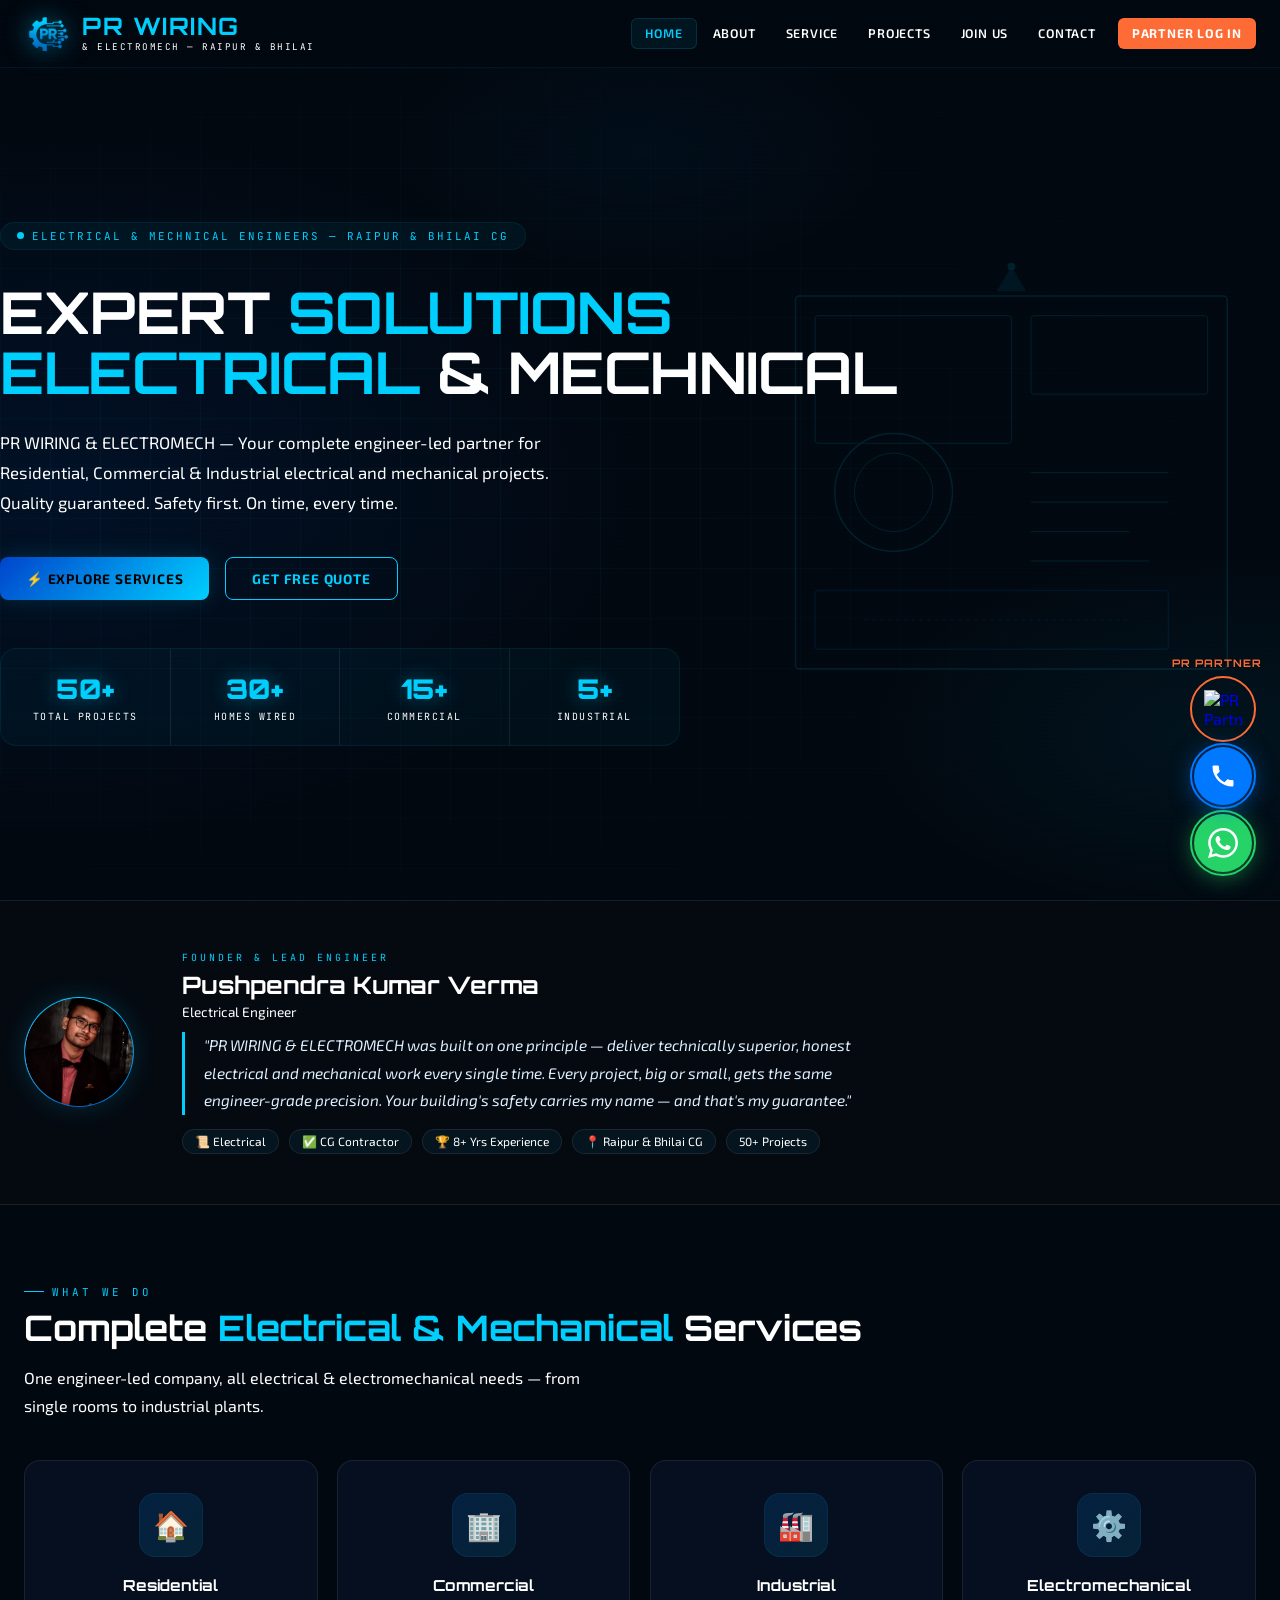
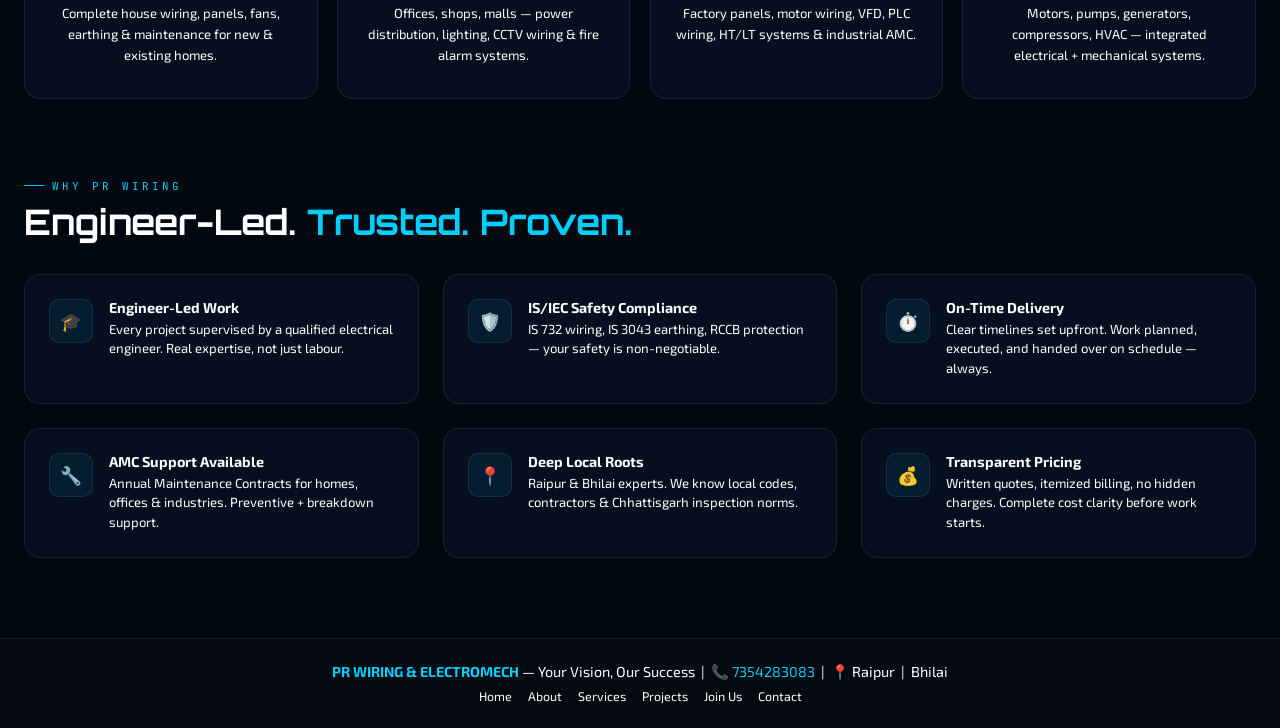
==== index.html @ ce9008cf "Update index.html Signed-off-by: PUSHPENDRA KUMAR VERMA <pushpendraverma753@gmail.com>" ====
<!DOCTYPE html>
<html lang="en">
<head>
<meta charset="UTF-8">
<meta name="viewport" content="width=device-width, initial-scale=1.0">
<title>PR WIRING & ELECTROMECH | Raipur | Bhilai | Electrical & Mechanical Services</title>
<meta name="description" content="PR WIRING & ELECTROMECH - Expert Electrical & Mechanical Services in Raipur, Bhilai, Durg. Residential, Commercial, Industrial. Call 7354283083">
<link href="https://fonts.googleapis.com/css2?family=Orbitron:wght@400;700;900&family=Exo+2:ital,wght@0,300;0,400;0,500;0,600;0,700;0,900;1,400&family=JetBrains+Mono:wght@400;700&display=swap" rel="stylesheet">
<style>
/* ═══════════════════════════════════════════════ DESIGN TOKENS */
:root{
  --E:#00cefc; --D:#0066CC; --B:#000000;
  --bg:#020810; --bg2:#050a11; --bg3:#071424;
  --card:#060f1f; --card2:#081628;
  --brd:rgba(0, 208, 255, 0.082); --brd2:rgba(255, 255, 255, 0.08);
  --txt:#ddeeff; --muted:#ffffff; --dim:#ffffff;
  --glow:0 0 24px rgba(0, 208, 255, 0.158);
  --glow2:0 0 50px rgba(0, 208, 255, 0.103);
  --f1:'Exo 2',sans-serif; --f2:'Orbitron',sans-serif; --f3:'JetBrains Mono',monospace;
  --r:10px; --r2:16px;
  --header:68px;
}
*{margin:0;padding:0;box-sizing:border-box;-webkit-tap-highlight-color:transparent}
html{scroll-behavior:smooth}
body{background:var(--bg);color:var(--txt);font-family:var(--f1);overflow-x:hidden;min-height:100vh}

/* SCANLINE TEXTURE */
body::after{content:'';position:fixed;inset:0;background:repeating-linear-gradient(0deg,transparent,transparent 3px,rgba(0,207,255,0.01) 3px,rgba(0,207,255,0.01) 4px);pointer-events:none;z-index:9998}

/* ═══════════════════ HEADER */
header{position:fixed;top:0;left:0;right:0;height:var(--header);z-index:9000;
  background:rgba(2,8,16,0.97);border-bottom:1px solid var(--brd);
  backdrop-filter:blur(20px);-webkit-backdrop-filter:blur(20px)}
.hdr{display:flex;align-items:center;justify-content:space-between;height:100%;max-width:1280px;margin:0 auto;padding:0 1.5rem}
.brand{display:flex;align-items:center;gap:12px;text-decoration:none;cursor:pointer}
.brand-bolt{width:40px;height:40px;background:linear-gradient(135deg,#0088ff,#00CFFF);
  border-radius:8px;display:flex;align-items:center;justify-content:center;
  font-family:var(--f2);font-weight:900;font-size:18px;color:#000;
  box-shadow:var(--glow);flex-shrink:0;position:relative;overflow:hidden}
.brand-bolt::after{content:'';position:absolute;inset:0;background:linear-gradient(135deg,transparent 40%,rgba(255,255,255,0.2) 50%,transparent 60%);animation:sheen 3s ease infinite}
@keyframes sheen{0%,100%{transform:translateX(-100%)}50%{transform:translateX(100%)}}
.brand-name{font-family:var(--f2);font-size:1.5rem;font-weight:700;color:var(--E);letter-spacing:1.5px;line-height:1}
.brand-sub{font-family:var(--f3);font-size:0.58rem;color:var(--muted);letter-spacing:1.5px;margin-top:3px;display:block}
.nav{display:flex;align-items:center;gap:2px}
.nav a{padding:7px 13px;font-family:var(--f1);font-weight:600;font-size:0.78rem;letter-spacing:0.8px;
  text-transform:uppercase;color:var(--muted);text-decoration:none;border-radius:6px;
  border:1px solid transparent;transition:all 0.22s;cursor:pointer}
.nav a:hover,.nav a.on{color:var(--E);background:rgba(0,207,255,0.07);border-color:rgba(0,207,255,0.15)}
.nav .nav-partner{background:#ff6b35;color:#fff!important;font-weight:700;margin-left:6px;border-color:transparent!important}
.nav .nav-partner:hover{opacity:0.9;transform:translateY(-1px)}
.ham{display:none;flex-direction:column;gap:5px;cursor:pointer;padding:6px;border:1px solid var(--brd);border-radius:6px}
.ham span{width:22px;height:1.5px;background:var(--E);border-radius:2px;transition:0.3s}
.mob-nav{display:none;position:fixed;top:var(--header);left:0;right:0;background:rgba(2,8,16,0.99);
  border-bottom:1px solid var(--brd);flex-direction:column;z-index:8999;padding:0.5rem}
.mob-nav a{display:block;padding:13px 1.5rem;color:var(--muted);font-family:var(--f1);
  font-weight:600;font-size:0.85rem;letter-spacing:0.8px;text-transform:uppercase;
  text-decoration:none;border-bottom:1px solid var(--brd2);cursor:pointer}
.mob-nav a:hover{color:var(--E)}
.mob-nav.open{display:flex}

/* WHATSAPP STICKY */
.wa{position:fixed;bottom:28px;right:28px;z-index:9997;width:58px;height:58px;
  border-radius:50%;background:#25D366;display:flex;align-items:center;justify-content:center;
  text-decoration:none;box-shadow:0 4px 24px rgba(37,211,102,0.55);transition:transform 0.2s}
.wa:hover{transform:scale(1.1)}
.wa svg{width:30px;height:30px;fill:#fff}
.wa-pulse{position:absolute;inset:-4px;border-radius:50%;border:2px solid #25D366;
  animation:wap 2s ease-out infinite}
@keyframes wap{0%{opacity:0.9;transform:scale(1)}100%{opacity:0;transform:scale(1.7)}}

/* CALL STICKY */
 .call-btn {
  position: fixed;
  bottom: 95px; /* Yeh WhatsApp button ke theek upar aayega */
  right: 28px;
  z-index: 9997;
  width: 58px;
  height: 58px;
  border-radius: 50%;
  background: #0078ff; 
  display: flex;
  align-items: center;
  justify-content: center;
  text-decoration: none;
  box-shadow: 0 4px 24px rgba(0, 120, 255, 0.55);
  transition: transform 0.2s;
}

.call-btn:hover {
  transform: scale(1.1);
}

.call-btn svg {
  width: 28px;
  height: 28px;
  fill: #fff;
}

.call-pulse {
  position: absolute;
  inset: -4px;
  border-radius: 50%;
  border: 2px solid #0078ff;
  animation: callp 2s ease-out infinite;
}

@keyframes callp {
  0% { opacity: 0.9; transform: scale(1); }
  100% { opacity: 0; transform: scale(1.7); }
}

/* PR PARTNER APP DOWNLOAD BUTTON */
.app-download-btn {
  position: fixed;
  bottom: 162px; /* Upar call button ke */
  right: 28px;
  z-index: 9997;
  width: 58px;
  height: 58px;
  border-radius: 50%;
  background: transparent;
  display: flex;
  align-items: center;
  justify-content: center;
  text-decoration: none;
  box-shadow: none;
  transition: transform 0.2s;
}

.app-download-btn:hover {
  transform: scale(1.1);
}

.app-download-btn img {
  width: 38px;
  height: 38px;
  object-fit: contain;
}

.app-download-pulse {
  position: absolute;
  inset: -4px;
  border-radius: 50%;
  border: 2px solid #ff6b35;
  animation: appp 2s ease-out infinite;
}

@keyframes appp {
  0% { opacity: 0.9; transform: scale(1); }
  100% { opacity: 0; transform: scale(1.7); }
}

.app-download-label {
  position: fixed;
  bottom: 230px;
  right: 18px;
  z-index: 9997;
  font-family: var(--f2);
  font-size: 0.65rem;
  font-weight: 700;
  color: #ff6b35;
  letter-spacing: 1px;
  text-align: center;
  white-space: nowrap;
  pointer-events: none;
}

/* TOAST */
.toast{position:fixed;top:82px;right:20px;z-index:9996;
  background:var(--card2);border:1px solid var(--E);border-radius:var(--r);
  padding:11px 20px;font-family:var(--f1);font-size:0.88rem;color:var(--E);
  box-shadow:var(--glow);opacity:0;transform:translateX(20px);
  transition:all 0.3s;pointer-events:none;max-width:320px}
.toast.show{opacity:1;transform:translateX(0)}

/* ═══════════════════ PAGE SYSTEM */
.page{display:none;padding-top:var(--header);min-height:100vh}
.page.on{display:block}
.wrap{max-width:1280px;margin:0 auto;padding:0 1.5rem}

/* SECTIONS */
.sec{padding:80px 0}
.sec-sm{padding:50px 0}
.tag{font-family:var(--f3);font-size:0.68rem;letter-spacing:3px;color:var(--E);
  text-transform:uppercase;margin-bottom:10px;display:flex;align-items:center;gap:8px}
.tag::before{content:'';width:20px;height:1px;background:var(--E)}
h1.ttl{font-family:var(--f2);font-size:clamp(1.9rem,4.5vw,3.6rem);font-weight:9000;
  color:#fff;line-height:1.05;letter-spacing:-0.5px}
h2.ttl{font-family:var(--f2);font-size:clamp(1.4rem,3vw,2.2rem);font-weight:700;color:#fff;line-height:1.1}
.accent{color:var(--E)}
.sub{color:var(--muted);font-size:1rem;line-height:1.75;max-width:580px;margin-top:1rem}
.divhr{height:1px;background:linear-gradient(90deg,transparent,var(--E),transparent);
  opacity:0.25;margin:60px 0}

/* GRIDS */
.g2{display:grid;grid-template-columns:1fr 1fr;gap:2rem}
.g3{display:grid;grid-template-columns:repeat(3,1fr);gap:1.5rem}
.g4{display:grid;grid-template-columns:repeat(4,1fr);gap:1.2rem}
.g2a{display:grid;grid-template-columns:1.1fr 0.9fr;gap:3rem;align-items:start}

/* CARD BASE */
.card{background:var(--card);border:1px solid var(--brd2);border-radius:var(--r2);padding:1.5rem;transition:all 0.28s}
.card:hover{border-color:var(--brd);box-shadow:var(--glow2)}
.card-el{border:1px solid var(--brd);box-shadow:var(--glow)}

/* BUTTONS */
.btn{display:inline-flex;align-items:center;gap:8px;padding:12px 26px;border-radius:8px;
  font-family:var(--f1);font-weight:700;font-size:0.85rem;letter-spacing:0.8px;
  text-transform:uppercase;cursor:pointer;border:none;text-decoration:none;transition:all 0.25s}
.btn-p{background:linear-gradient(135deg,#0044cc,#00CFFF);color:#000;box-shadow:var(--glow)}
.btn-p:hover{transform:translateY(-2px);box-shadow:0 8px 32px rgba(0,207,255,0.5)}
.btn-o{background:transparent;color:var(--E);border:1.5px solid var(--E)}
.btn-o:hover{background:rgba(0,207,255,0.08)}
.btn-g{background:rgba(0,207,255,0.06);color:var(--E);border:1px solid var(--brd)}
.btn-g:hover{background:rgba(0,207,255,0.12);border-color:var(--E)}

/* BADGE/PILL */
.badge{display:inline-block;padding:3px 10px;border-radius:20px;font-family:var(--f3);
  font-size:0.65rem;letter-spacing:1.5px;text-transform:uppercase;font-weight:700}
.badge-e{background:rgba(0,207,255,0.12);color:var(--E);border:1px solid rgba(0,207,255,0.25)}
.badge-g{background:rgba(0,210,100,0.12);color:#00d264;border:1px solid rgba(0,210,100,0.25)}
.badge-w{background:rgba(255,180,0,0.12);color:#ffb400;border:1px solid rgba(255,180,0,0.25)}

/* ═══════════════════ HERO */
.hero{min-height:calc(100vh - var(--header));display:flex;align-items:center;
  position:relative;overflow:hidden}
.hero-bg{position:absolute;inset:0;
  background:radial-gradient(ellipse 70% 65% at 5% 50%,rgba(0,80,200,0.12) 0%,transparent 65%),
  radial-gradient(ellipse 50% 40% at 95% 80%,rgba(0,207,255,0.06) 0%,transparent 55%),
  radial-gradient(ellipse 40% 30% at 50% 10%,rgba(0,150,255,0.04) 0%,transparent 50%)}
.hero-grid{position:absolute;inset:0;
  background-image:linear-gradient(rgba(0,207,255,0.04) 1px,transparent 1px),
  linear-gradient(90deg,rgba(0,207,255,0.04) 1px,transparent 1px);
  background-size:50px 50px;mask-image:radial-gradient(ellipse 80% 80% at 30% 50%,#000 30%,transparent 80%)}
.hero-content{position:relative;z-index:2;width:100%;padding:3rem 0}
.hero-live{display:inline-flex;align-items:center;gap:8px;padding:6px 16px;
  border:1px solid var(--brd);border-radius:20px;margin-bottom:2rem;
  font-family:var(--f3);font-size:0.68rem;color:var(--E);letter-spacing:2px;background:rgba(0,207,255,0.05)}
.hero-dot{width:7px;height:7px;border-radius:50%;background:var(--E);animation:pulse 1.6s infinite}
@keyframes pulse{0%,100%{opacity:1;box-shadow:0 0 0 0 rgba(0,207,255,0.6)}50%{opacity:0.7;box-shadow:0 0 0 6px rgba(0,207,255,0)}}
.hero-desc{font-size:1.05rem;color:var(--muted);line-height:1.8;margin:1.5rem 0 2.5rem;max-width:550px}
.hero-btns{display:flex;gap:1rem;flex-wrap:wrap;margin-bottom:3rem}
.stats-bar{display:grid;grid-template-columns:repeat(4,1fr);gap:0;
  background:rgba(0,207,255,0.04);border:1px solid var(--brd);border-radius:var(--r2);
  overflow:hidden;max-width:680px}
.stat{padding:1.4rem;border-right:1px solid var(--brd2);text-align:center}
.stat:last-child{border-right:none}
.stat-n{font-family:var(--f2);font-size:1.7rem;font-weight:900;color:var(--E);
  text-shadow:0 0 20px rgba(0,207,255,0.4);display:block}
.stat-l{font-family:var(--f3);font-size:0.62rem;color:var(--muted);letter-spacing:1.5px;margin-top:4px;display:block}

/* HERO VISUAL */
.hero-visual{position:absolute;right:-2%;top:50%;transform:translateY(-50%);
  width:46%;pointer-events:none;z-index:1}
.hv-svg{width:100%;opacity:0.12}

/* FOUNDER BAND */
.founder-band{background:var(--bg2);border-top:1px solid var(--brd2);border-bottom:1px solid var(--brd2);padding:50px 0}
.founder-inner{display:flex;align-items:center;gap:3rem}
.founder-avi{width:110px;height:110px;border-radius:50%;flex-shrink:0;
  background:conic-gradient(from 180deg,#0066CC,#00CFFF,#0066CC);
  padding:3px;box-shadow:var(--glow)}
.founder-avi-inner{width:100%;height:100%;border-radius:50%;background:var(--bg2);
  display:flex;align-items:center;justify-content:center;font-size:2.6rem}
.founder-lbl{font-family:var(--f3);font-size:0.62rem;color:var(--E);letter-spacing:3px;margin-bottom:6px}
.founder-nm{font-family:var(--f2);font-size:1.5rem;font-weight:700;color:#fff}
.founder-rl{color:var(--muted);font-size:0.85rem;margin:3px 0 12px}
.founder-q{font-size:0.96rem;color:var(--txt);line-height:1.8;
  border-left:3px solid var(--E);padding-left:1.2rem;font-style:italic;max-width:680px}
.creds{display:flex;gap:10px;flex-wrap:wrap;margin-top:14px}
.cred{padding:4px 12px;background:rgba(0,207,255,0.06);border:1px solid var(--brd2);
  border-radius:20px;font-size:0.75rem;color:var(--muted)}

/* SERVICE PREVIEW CARDS */
.svc-prev{text-align:center;padding:2rem 1.5rem;cursor:pointer}
.svc-prev .ico{width:64px;height:64px;border-radius:16px;margin:0 auto 1.2rem;
  display:flex;align-items:center;justify-content:center;font-size:1.8rem;
  background:linear-gradient(135deg,rgba(0,102,204,0.2),rgba(0,207,255,0.1));
  border:1px solid var(--brd)}
.svc-prev h3{font-family:var(--f2);font-size:0.95rem;color:#fff;margin-bottom:8px}
.svc-prev p{font-size:0.82rem;color:var(--muted);line-height:1.6}

/* WHY US */
.why-item{display:flex;gap:1rem;align-items:flex-start}
.why-ico{width:44px;height:44px;border-radius:10px;flex-shrink:0;
  background:rgba(0,207,255,0.08);border:1px solid var(--brd2);
  display:flex;align-items:center;justify-content:center;font-size:1.1rem}
.why-item h4{font-family:var(--f1);font-weight:700;color:#fff;font-size:0.9rem;margin-bottom:4px}
.why-item p{font-size:0.82rem;color:var(--muted);line-height:1.5}

/* ═══════════════════ ABOUT */
.about-hero-sec{background:linear-gradient(180deg,rgba(0,80,200,0.08) 0%,transparent 100%);padding:70px 0 40px}
.tl-wrap{padding-left:2rem;border-left:2px solid linear-gradient(180deg,var(--E),transparent);
  position:relative}
.tl-wrap::before{content:'';position:absolute;left:0;top:0;bottom:0;width:2px;
  background:linear-gradient(180deg,var(--E) 0%,rgba(0,207,255,0.1) 100%)}
.tl-item{position:relative;padding-left:2rem;margin-bottom:2rem}
.tl-item::before{content:'';position:absolute;left:-2rem;top:7px;width:10px;height:10px;
  border-radius:50%;background:var(--E);box-shadow:0 0 12px rgba(0,207,255,0.6);margin-left:-4px}
.tl-yr{font-family:var(--f3);font-size:0.7rem;color:var(--E);margin-bottom:3px;letter-spacing:1px}
.tl-ttl{font-family:var(--f1);font-weight:700;color:#fff;font-size:0.95rem}
.tl-d{font-size:0.83rem;color:var(--muted);margin-top:4px;line-height:1.5}
.team-card{text-align:center;padding:2rem 1.2rem}
.team-av{width:70px;height:70px;border-radius:50%;margin:0 auto 1rem;
  background:linear-gradient(135deg,var(--D),var(--E));
  display:flex;align-items:center;justify-content:center;font-size:1.8rem}
.team-role{font-family:var(--f3);font-size:0.62rem;color:var(--E);letter-spacing:2px;margin-bottom:5px}
.team-nm{font-family:var(--f1);font-weight:700;color:#fff;font-size:0.95rem}
.team-d{font-size:0.8rem;color:var(--muted);margin-top:5px;line-height:1.4}
.val-chip{display:inline-flex;align-items:center;gap:5px;padding:7px 14px;
  border:1px solid var(--brd2);border-radius:20px;font-size:0.82rem;color:var(--txt);
  background:var(--card);margin:3px;transition:0.2s}
.val-chip:hover{border-color:var(--E);color:var(--E)}
.msg-card{background:var(--card);border:1px solid var(--E);border-radius:var(--r2);
  padding:1.8rem;box-shadow:var(--glow2)}

/* ═══════════════════ SERVICE */
.svc-tabs{display:flex;gap:0.5rem;flex-wrap:wrap;margin-bottom:2.5rem}
.st{padding:10px 20px;border-radius:8px;background:var(--card);border:1px solid var(--brd2);
  color:var(--muted);font-family:var(--f1);font-weight:600;letter-spacing:0.8px;
  cursor:pointer;transition:0.2s;font-size:0.82rem;text-transform:uppercase}
.st.on,.st:hover{background:rgba(0,207,255,0.1);border-color:var(--E);color:var(--E)}
.svc-pane{display:none}.svc-pane.on{display:block}
.svc-item-grid{display:grid;grid-template-columns:repeat(2,1fr);gap:1rem;margin-bottom:2rem}
.svc-item{display:flex;gap:14px;align-items:flex-start;background:var(--card);
  border:1px solid var(--brd2);border-radius:var(--r);padding:1.1rem 1.3rem;transition:0.25s}
.svc-item:hover{border-color:var(--brd)}
.svc-item .ico{font-size:1.5rem;width:40px;text-align:center;flex-shrink:0;margin-top:2px}
.svc-item h4{font-family:var(--f1);font-weight:700;color:#fff;font-size:0.9rem}
.svc-item p{font-size:0.78rem;color:var(--muted);margin-top:2px;line-height:1.45}
.price-g{display:grid;grid-template-columns:repeat(4,1fr);gap:1.2rem;margin-top:2.5rem}
.price-card{background:var(--card);border:1px solid var(--brd2);border-radius:var(--r2);
  padding:1.8rem 1.4rem;text-align:center;position:relative;transition:0.3s}
.price-card:hover{border-color:var(--brd);transform:translateY(-3px)}
.price-card.feat{border-color:var(--E);box-shadow:var(--glow2)}
.pc-pop{position:absolute;top:-13px;left:50%;transform:translateX(-50%);
  background:linear-gradient(135deg,#0044aa,#00CFFF);color:#000;
  padding:4px 16px;border-radius:12px;font-family:var(--f3);font-size:0.62rem;
  font-weight:700;letter-spacing:1px;white-space:nowrap}
.pc-plan{font-family:var(--f3);font-size:0.65rem;color:var(--E);letter-spacing:2px;margin-bottom:10px}
.pc-range{font-family:var(--f2);font-size:1.5rem;font-weight:700;color:#fff}
.pc-note{font-size:0.75rem;color:var(--muted);margin:4px 0 1.2rem}
.pc-ft{list-style:none;text-align:left;margin-bottom:1.5rem}
.pc-ft li{font-size:0.79rem;color:var(--muted);padding:4px 0;
  display:flex;align-items:flex-start;gap:6px;line-height:1.4}
.pc-ft li::before{content:'✓';color:var(--E);font-weight:700;flex-shrink:0;margin-top:1px}

/* ═══════════════════ PROJECTS */
.filter-row{display:flex;gap:8px;flex-wrap:wrap;margin-bottom:2rem}
.fb{padding:7px 18px;border-radius:20px;background:var(--card);
  border:1px solid var(--brd2);color:var(--muted);font-family:var(--f1);
  font-weight:600;cursor:pointer;transition:0.2s;font-size:0.82rem;text-transform:uppercase;letter-spacing:0.5px}
.fb.on,.fb:hover{background:rgba(0,207,255,0.1);border-color:var(--E);color:var(--E)}
.proj-g{display:grid;grid-template-columns:repeat(3,1fr);gap:1.5rem}
.proj-card{background:var(--card);border:1px solid var(--brd2);border-radius:var(--r2);
  overflow:hidden;cursor:pointer;transition:all 0.3s}
.proj-card:hover{border-color:var(--E);transform:translateY(-4px);box-shadow:var(--glow2)}
.proj-img{height:175px;background:linear-gradient(135deg,var(--bg3),rgba(0,80,180,0.25));
  display:flex;align-items:center;justify-content:center;font-size:3rem;position:relative;overflow:hidden}
.proj-img::before{content:'';position:absolute;inset:0;background:repeating-linear-gradient(45deg,transparent,transparent 10px,rgba(0,207,255,0.03) 10px,rgba(0,207,255,0.03) 11px)}
.proj-type{position:absolute;top:10px;right:10px}
.proj-done{position:absolute;bottom:10px;left:10px}
.proj-body{padding:1.2rem}
.proj-ttl{font-family:var(--f1);font-weight:700;color:#fff;font-size:0.92rem;margin-bottom:6px}
.proj-meta{display:flex;gap:12px;font-size:0.75rem;color:var(--muted);margin-bottom:8px}
.proj-desc{font-size:0.8rem;color:var(--muted);line-height:1.5}

/* REVIEWS */
.rev-top{display:flex;align-items:center;gap:1.5rem;padding:1.5rem 2rem;
  background:var(--card);border:1px solid var(--brd2);border-radius:var(--r2);margin-bottom:2rem}
.rev-num{font-family:var(--f2);font-size:3.5rem;font-weight:900;color:#fff}
.rev-stars{font-size:1.5rem;margin-bottom:3px}
.rev-count{font-size:0.82rem;color:var(--muted)}
.rev-card{background:var(--card);border:1px solid var(--brd2);border-radius:var(--r2);padding:1.4rem;transition:0.25s}
.rev-card:hover{border-color:var(--brd)}
.rev-stars-sm{color:#FFB800;font-size:0.9rem;margin-bottom:10px}
.rev-txt{font-size:0.84rem;color:var(--txt);line-height:1.65;font-style:italic;margin-bottom:1rem}
.rev-user{display:flex;align-items:center;gap:10px}
.rev-av{width:38px;height:38px;border-radius:50%;background:linear-gradient(135deg,var(--D),var(--E));
  display:flex;align-items:center;justify-content:center;font-weight:700;font-size:0.85rem;color:#000;flex-shrink:0}
.rev-name{font-family:var(--f1);font-weight:700;color:#fff;font-size:0.85rem}
.rev-loc{font-size:0.73rem;color:var(--muted)}

/* GOOGLE MAP */
.map-wrap{background:var(--card);border:1px solid var(--brd);border-radius:var(--r2);overflow:hidden;margin-top:2rem;box-shadow:var(--glow2)}
.map-hdr{display:flex;align-items:center;gap:14px;padding:1.3rem 1.5rem;border-bottom:1px solid var(--brd2)}
.map-hdr-ico{font-size:1.8rem}
.map-hdr h3{font-family:var(--f2);font-weight:700;color:#fff;font-size:1rem}
.map-hdr p{font-size:0.8rem;color:var(--muted);margin-top:2px}
.map-iframe{width:100%;height:380px;border:none;display:block}
.map-foot{display:grid;grid-template-columns:repeat(3,1fr);gap:0;border-top:1px solid var(--brd2)}
.map-ft-item{padding:1rem;text-align:center;border-right:1px solid var(--brd2)}
.map-ft-item:last-child{border-right:none}
.map-ft-item strong{display:block;font-family:var(--f2);font-size:0.85rem;color:var(--E)}
.map-ft-item span{font-size:0.75rem;color:var(--muted);margin-top:2px;display:block}

/* ═══════════════════ JOIN US */
.pos-g{display:grid;grid-template-columns:repeat(2,1fr);gap:1.5rem}
.pos-card{background:var(--card);border:1px solid var(--brd2);border-radius:var(--r2);padding:1.5rem;transition:0.25s}
.pos-card:hover{border-color:var(--E)}
.pos-typ{font-family:var(--f3);font-size:0.62rem;color:var(--E);letter-spacing:2px;margin-bottom:5px}
.pos-ttl{font-family:var(--f2);font-weight:700;color:#fff;font-size:1rem;margin-bottom:10px}
.pos-tags{display:flex;gap:5px;flex-wrap:wrap;margin-bottom:10px}
.pos-tag{padding:3px 10px;background:rgba(0,207,255,0.07);border:1px solid rgba(0,207,255,0.18);
  border-radius:12px;font-size:0.7rem;color:var(--E)}
.pos-d{font-size:0.83rem;color:var(--muted);line-height:1.55}
.steps-row{display:flex;gap:0;overflow-x:auto;margin:2rem 0;padding-bottom:0.5rem}
.step{flex:1;min-width:120px;text-align:center;position:relative;padding:0 0.5rem}
.step:not(:last-child)::after{content:'→';position:absolute;right:-8px;top:20px;
  color:var(--E);font-size:1.1rem}
.step-n{width:44px;height:44px;border-radius:50%;border:2px solid var(--E);
  background:rgba(0,207,255,0.08);display:flex;align-items:center;justify-content:center;
  font-family:var(--f3);color:var(--E);font-weight:700;margin:0 auto 8px;font-size:0.9rem}
.step-ttl{font-family:var(--f1);font-weight:700;color:#fff;font-size:0.83rem}
.step-d{font-size:0.72rem;color:var(--muted);margin-top:3px}
.ben-g{display:grid;grid-template-columns:repeat(3,1fr);gap:1rem;margin-bottom:3rem}
.ben{display:flex;gap:12px;align-items:flex-start;background:var(--card);
  border:1px solid var(--brd2);border-radius:var(--r);padding:1.1rem;transition:0.25s}
.ben:hover{border-color:var(--brd)}
.ben-ico{font-size:1.4rem;flex-shrink:0}
.ben h4{font-family:var(--f1);font-weight:700;color:#fff;font-size:0.85rem}
.ben p{font-size:0.78rem;color:var(--muted);margin-top:3px;line-height:1.45}

/* FORMS */
.fg{margin-bottom:1.2rem}
.fg.half{flex:1;min-width:180px}
.frow{display:flex;gap:1rem;flex-wrap:wrap}
label{display:block;font-family:var(--f3);font-size:0.65rem;color:var(--muted);
  letter-spacing:2px;text-transform:uppercase;margin-bottom:6px}
input,select,textarea{width:100%;background:rgba(0,207,255,0.04);border:1px solid var(--brd2);
  border-radius:8px;padding:11px 14px;color:var(--txt);font-family:var(--f1);
  font-size:0.9rem;outline:none;transition:0.22s;-webkit-appearance:none;appearance:none}
input:focus,select:focus,textarea:focus{border-color:var(--E);background:rgba(0,207,255,0.07);
  box-shadow:0 0 0 3px rgba(0,207,255,0.1)}
select option{background:var(--bg2)}
textarea{resize:vertical;min-height:90px}
.form-box{background:var(--card);border:1px solid var(--brd2);border-radius:var(--r2);padding:2rem}

/* ═══════════════════ CONTACT */
.ci-g{display:grid;grid-template-columns:repeat(4,1fr);gap:1rem;margin-bottom:3rem}
.ci{background:var(--card);border:1px solid var(--brd2);border-radius:var(--r2);
  padding:1.5rem;text-align:center;transition:0.25s}
.ci:hover{border-color:var(--E);transform:translateY(-2px)}
.ci-ico{font-size:2.2rem;margin-bottom:10px}
.ci-lbl{font-family:var(--f3);font-size:0.62rem;color:var(--E);letter-spacing:2px;margin-bottom:5px}
.ci-val{font-family:var(--f2);font-size:0.9rem;color:#fff;font-weight:700}
.ci-sub{font-size:0.75rem;color:var(--muted);margin-top:3px}
.faq-item{border-bottom:1px solid var(--brd2);padding:1.1rem 0;cursor:pointer}
.faq-q{font-family:var(--f1);font-weight:600;color:#fff;display:flex;justify-content:space-between;align-items:center;gap:1rem;font-size:0.9rem}
.faq-tog{font-size:1.2rem;color:var(--E);flex-shrink:0;transition:0.2s}
.faq-a{font-size:0.83rem;color:var(--muted);line-height:1.65;margin-top:10px;display:none}
.faq-item.open .faq-a{display:block}
.faq-item.open .faq-q{color:var(--E)}
.faq-item.open .faq-tog{transform:rotate(45deg)}
.areas{display:flex;flex-wrap:wrap;gap:6px;margin-top:10px}
.area{padding:5px 13px;background:var(--card);border:1px solid var(--brd2);
  border-radius:20px;font-size:0.78rem;color:var(--txt)}

/* ═══════════════════ DASHBOARD */
.dash-wrap{min-height:calc(100vh - var(--header));display:grid;grid-template-columns:240px 1fr}
.dash-side{background:var(--bg2);border-right:1px solid var(--brd2);padding:1.5rem 0;
  display:flex;flex-direction:column}
.dash-logo{padding:0 1.5rem 1.5rem;border-bottom:1px solid var(--brd2)}
.dash-lname{font-family:var(--f2);color:var(--E);font-size:0.85rem;font-weight:700}
.dash-lsub{font-family:var(--f3);font-size:0.6rem;color:var(--muted);margin-top:2px}
.dash-nav{margin-top:1rem;flex:1}
.dash-nav a{display:flex;align-items:center;gap:10px;padding:10px 1.5rem;
  color:var(--muted);text-decoration:none;font-family:var(--f1);font-weight:600;
  font-size:0.82rem;text-transform:uppercase;letter-spacing:0.5px;transition:0.2s;cursor:pointer}
.dash-nav a:hover,.dash-nav a.on{color:var(--E);background:rgba(0,207,255,0.06);
  border-right:2px solid var(--E)}
.dash-main{padding:2rem;overflow-y:auto}
.dash-hdr{margin-bottom:2rem}
.dash-hdr h2{font-family:var(--f2);font-size:1.5rem;font-weight:700;color:#fff}
.dash-hdr p{color:var(--muted);font-size:0.85rem;margin-top:4px}
.kpi-g{display:grid;grid-template-columns:repeat(4,1fr);gap:1rem;margin-bottom:2rem}
.kpi{background:var(--card);border:1px solid var(--brd2);border-radius:var(--r2);padding:1.4rem;transition:0.25s}
.kpi:hover{border-color:var(--brd)}
.kpi-n{font-family:var(--f3);font-size:1.8rem;color:var(--E);font-weight:700;display:block}
.kpi-l{font-size:0.76rem;color:var(--muted);margin-top:5px}
.kpi-ch{font-size:0.72rem;color:#00d264;margin-top:3px}
.tbl-box{background:var(--card);border:1px solid var(--brd2);border-radius:var(--r2);overflow:hidden}
.tbl-hdr{padding:1rem 1.5rem;border-bottom:1px solid var(--brd2);
  display:flex;justify-content:space-between;align-items:center}
.tbl-hdr h3{font-family:var(--f2);font-size:0.9rem;color:#fff;font-weight:700}
table{width:100%;border-collapse:collapse}
th{padding:10px 14px;font-family:var(--f3);font-size:0.62rem;color:var(--E);
  letter-spacing:1.5px;background:rgba(0,207,255,0.04);border-bottom:1px solid var(--brd2);text-align:left}
td{padding:11px 14px;font-size:0.82rem;color:var(--muted);border-bottom:1px solid rgba(0,207,255,0.04)}
tr:last-child td{border-bottom:none}
tr:hover td{background:rgba(0,207,255,0.02);color:var(--txt)}
.sp{padding:3px 10px;border-radius:12px;font-family:var(--f3);font-size:0.62rem;font-weight:700;letter-spacing:0.5px}
.sp-d{background:rgba(0,210,100,0.12);color:#00d264;border:1px solid rgba(0,210,100,0.25)}
.sp-p{background:rgba(0,207,255,0.12);color:var(--E);border:1px solid rgba(0,207,255,0.25)}
.sp-w{background:rgba(255,180,0,0.12);color:#ffb400;border:1px solid rgba(255,180,0,0.25)}
.act-btns{display:flex;gap:5px}
.act-btn{padding:4px 12px;border-radius:5px;font-size:0.72rem;font-family:var(--f1);
  font-weight:700;cursor:pointer;border:none;transition:0.2s;letter-spacing:0.3px}
.act-acc{background:rgba(0,210,100,0.15);color:#00d264;border:1px solid rgba(0,210,100,0.3)}
.act-rej{background:rgba(255,60,60,0.15);color:#ff4444;border:1px solid rgba(255,60,60,0.3)}
.act-st{background:rgba(0,207,255,0.15);color:var(--E);border:1px solid rgba(0,207,255,0.3)}

/* ═══════════════════ FOOTER */
footer{background:var(--bg2);border-top:1px solid var(--brd2);padding:1.5rem 2rem;text-align:center}
.ft-main{font-family:var(--f1);font-size:0.9rem;color:var(--muted)}
.ft-main strong{color:var(--E)}
.ft-links{display:flex;justify-content:center;gap:1rem;margin-top:8px;flex-wrap:wrap}
.ft-links a{font-size:0.78rem;color:var(--dim);text-decoration:none;cursor:pointer}
.ft-links a:hover{color:var(--E)}

/* MODAL */
.modal{display:none;position:fixed;inset:0;background:rgba(0,0,0,0.85);
  z-index:9500;align-items:center;justify-content:center;padding:1rem;backdrop-filter:blur(4px)}
.modal.open{display:flex}
.modal-box{background:var(--card2);border:1px solid var(--brd);border-radius:var(--r2);
  width:100%;max-width:660px;max-height:88vh;overflow-y:auto;box-shadow:var(--glow)}
.modal-hdr{padding:1.3rem 1.5rem;border-bottom:1px solid var(--brd2);
  display:flex;justify-content:space-between;align-items:center;position:sticky;top:0;background:var(--card2)}
.modal-hdr h3{font-family:var(--f2);color:#fff;font-size:1rem;font-weight:700}
.modal-cl{background:transparent;border:1px solid var(--brd2);color:var(--muted);
  width:32px;height:32px;border-radius:6px;cursor:pointer;font-size:1rem;transition:0.2s}
.modal-cl:hover{border-color:var(--E);color:var(--E)}
.modal-body{padding:1.5rem}

/* RESPONSIVE */
@media(max-width:1100px){.g4,.price-g{grid-template-columns:repeat(2,1fr)}.kpi-g{grid-template-columns:repeat(2,1fr)}}
@media(max-width:900px){
  .nav{display:none}.ham{display:flex}
  .proj-g{grid-template-columns:repeat(2,1fr)}.g3{grid-template-columns:1fr 1fr}
  .hero-visual{display:none}
  .ci-g{grid-template-columns:repeat(2,1fr)}
  .g2a,.g2{grid-template-columns:1fr}
  .dash-wrap{grid-template-columns:1fr}.dash-side{display:none}
  .pos-g,.ben-g{grid-template-columns:1fr}
  .founder-inner{flex-direction:column}
  .stats-bar{grid-template-columns:repeat(2,1fr)}
  .stat:nth-child(2){border-right:none}.stat:nth-child(3){border-top:1px solid var(--brd2)}
  .svc-item-grid{grid-template-columns:1fr}
}
@media(max-width:600px){
  .proj-g{grid-template-columns:1fr}.g3{grid-template-columns:1fr}
  .price-g,.g4,.kpi-g{grid-template-columns:1fr}
  .ci-g{grid-template-columns:1fr 1fr}
  h1.ttl{font-size:1.8rem}
  .steps-row{flex-wrap:wrap}.step:not(:last-child)::after{display:none}
  .stats-bar{grid-template-columns:repeat(2,1fr)}
  .map-foot{grid-template-columns:1fr}.map-ft-item{border-right:none;border-bottom:1px solid var(--brd2)}
  .map-ft-item:last-child{border-bottom:none}
}
</style>
</head>
<body>

<!-- PR PARTNER APP DOWNLOAD -->
<a href="https://drive.google.com/file/d/1mgedqsurFxE0Xyyzqfod-yeLpQv9r1Jh/view?usp=drivesdk" class="app-download-btn" target="_blank" aria-label="PR Partner App Download" title="Download PR Partner App">
  <div class="app-download-pulse"></div>
  <img src="file:///C:/Users/pushp/OneDrive/Desktop/logo2.png" alt="PR Partner App Logo">
</a>
<div class="app-download-label">PR PARTNER</div>

<!-- WHATSAPP -->
<a href="https://wa.me/917354283083?text=Hi%20PR%20Wiring%2C%20I%20need%20electrical%20services" class="wa" target="_blank" aria-label="WhatsApp">
  <div class="wa-pulse"></div>
  <svg viewBox="0 0 24 24"><path d="M17.472 14.382c-.297-.149-1.758-.867-2.03-.967-.273-.099-.471-.148-.67.15-.197.297-.767.966-.94 1.164-.173.199-.347.223-.644.075-.297-.15-1.255-.463-2.39-1.475-.883-.788-1.48-1.761-1.653-2.059-.173-.297-.018-.458.13-.606.134-.133.298-.347.446-.52.149-.174.198-.298.298-.497.099-.198.05-.371-.025-.52-.075-.149-.669-1.612-.916-2.207-.242-.579-.487-.5-.669-.51-.173-.008-.371-.01-.57-.01-.198 0-.52.074-.792.372-.272.297-1.04 1.016-1.04 2.479 0 1.462 1.065 2.875 1.213 3.074.149.198 2.096 3.2 5.077 4.487.709.306 1.262.489 1.694.625.712.227 1.36.195 1.871.118.571-.085 1.758-.719 2.006-1.413.248-.694.248-1.289.173-1.413-.074-.124-.272-.198-.57-.347m-5.421 7.403h-.004a9.87 9.87 0 01-5.031-1.378l-.361-.214-3.741.982.998-3.648-.235-.374a9.86 9.86 0 01-1.51-5.26c.001-5.45 4.436-9.884 9.888-9.884 2.64 0 5.122 1.03 6.988 2.898a9.825 9.825 0 012.893 6.994c-.003 5.45-4.437 9.884-9.885 9.884m8.413-18.297A11.815 11.815 0 0012.05 0C5.495 0 .16 5.335.157 11.892c0 2.096.547 4.142 1.588 5.945L.057 24l6.305-1.654a11.882 11.882 0 005.683 1.448h.005c6.554 0 11.89-5.335 11.893-11.893a11.821 11.821 0 00-3.48-8.413z"/></svg>
</a>

<!-- CALL -->
  <a href="tel:+917354283083" class="call-btn">
  <div class="call-pulse"></div>
  <svg viewBox="0 0 24 24">
    <path d="M6.62,10.79C8.06,13.62 10.38,15.94 13.21,17.38L15.41,15.18C15.69,14.9 16.08,14.82 16.43,14.93C17.55,15.3 18.75,15.5 20,15.5A1,1 0 0,1 21,16.5V20A1,1 0 0,1 20,21A17,17 0 0,1 3,4A1,1 0 0,1 4,3H7.5A1,1 0 0,1 8.5,4C8.5,5.25 8.7,6.45 9.07,7.57C9.18,7.92 9.1,8.31 8.82,8.59L6.62,10.79Z" />
  </svg>
</a>
<!-- TOAST -->
<div class="toast" id="toast"></div>

<!-- ═══════════ HEADER ═══════════ -->
<header>
  <div class="hdr">
    <div class="brand" onclick="go('home')">
      <img src="[data-uri]" alt="PR Wiring Logo" style="width:46px;height:46px;object-fit:contain;filter:drop-shadow(0 0 12px rgba(0,207,255,0.6));border-radius:6px;">
      <div>
        <div class="brand-name">PR WIRING</div>
        <span class="brand-sub">& ELECTROMECH — RAIPUR & BHILAI</span>
      </div>
    </div>
    <nav class="nav">
      <a onclick="go('home')" id="n-home" class="on">Home</a>
      <a onclick="go('about')" id="n-about">About</a>
      <a onclick="go('service')" id="n-service">Service</a>
      <a onclick="go('projects')" id="n-projects">Projects</a>
      <a onclick="go('joinus')" id="n-joinus">Join Us</a>
      <a onclick="go('contact')" id="n-contact">Contact</a>
      <a href="https://app.prwiring.in" class="nav-partner" target="_blank" rel="noopener">Partner Log In</a>
    </nav>
    <div class="ham" onclick="toggleMob()" aria-label="Menu">
      <span></span><span></span><span></span>
    </div>
  </div>
</header>
<div class="mob-nav" id="mobNav">
  <a onclick="go('home');toggleMob()">Home</a>
  <a onclick="go('about');toggleMob()">About</a>
  <a onclick="go('service');toggleMob()">Service</a>
  <a onclick="go('projects');toggleMob()">Projects</a>
  <a onclick="go('joinus');toggleMob()">Join Us</a>
  <a onclick="go('contact');toggleMob()">Contact</a>
  <a href="https://app.prwiring.in" target="_blank" rel="noopener" onclick="toggleMob()">Partner Log In</a>
</div>

<!-- ════════════════════════════════════════════ HOME ════════ -->
<div class="page on" id="p-home">
  <!-- HERO -->
  <section class="hero">
    <div class="hero-bg"></div>
    <div class="hero-grid"></div>
    <div class="hero-visual">
      <svg class="hv-svg" viewBox="0 0 600 500" fill="none" xmlns="http://www.w3.org/2000/svg">
        <rect x="80" y="60" width="440" height="380" rx="4" stroke="#00CFFF" stroke-width="1.5"/>
        <rect x="100" y="80" width="200" height="130" rx="3" stroke="#00CFFF" stroke-width="1"/>
        <rect x="320" y="80" width="180" height="80" rx="3" stroke="#00CFFF" stroke-width="1"/>
        <circle cx="180" cy="260" r="60" stroke="#00CFFF" stroke-width="1.5"/>
        <circle cx="180" cy="260" r="40" stroke="#00CFFF" stroke-width="1"/>
        <line x1="320" y1="240" x2="460" y2="240" stroke="#00CFFF" stroke-width="1"/>
        <line x1="320" y1="270" x2="460" y2="270" stroke="#00CFFF" stroke-width="1"/>
        <line x1="320" y1="300" x2="420" y2="300" stroke="#00CFFF" stroke-width="1"/>
        <line x1="320" y1="330" x2="440" y2="330" stroke="#00CFFF" stroke-width="1"/>
        <rect x="100" y="360" width="360" height="60" rx="3" stroke="#0066CC" stroke-width="1.5"/>
        <line x1="150" y1="390" x2="420" y2="390" stroke="#0066CC" stroke-width="1" stroke-dasharray="4,4"/>
        <path d="M300 30 L315 55 L285 55 Z" fill="#00CFFF" opacity="0.6"/>
        <circle cx="300" cy="30" r="4" fill="#00CFFF"/>
      </svg>
    </div>
    <div class="wrap hero-content">
      <div class="hero-live"><div class="hero-dot"></div>ELECTRICAL & MECHNICAL ENGINEERS — RAIPUR & BHILAI CG</div>
      <h1 class="ttl">EXPERT <span class="accent">SOLUTIONS</span><br><span class="accent">ELECTRICAL</span> & MECHNICAL</h1>
      <p class="hero-desc">PR WIRING & ELECTROMECH — Your complete engineer-led partner for Residential, Commercial & Industrial electrical and mechanical projects. Quality guaranteed. Safety first. On time, every time.</p>
      <div class="hero-btns">
        <button class="btn btn-p" onclick="go('service')">⚡ Explore Services</button>
        <button class="btn btn-o" onclick="go('contact')"> Get Free Quote</button>
      </div>
      <div class="stats-bar">
        <div class="stat"><span class="stat-n" data-t="50">0</span><span class="stat-l">TOTAL PROJECTS</span></div>
        <div class="stat"><span class="stat-n" data-t="30">0</span><span class="stat-l">HOMES WIRED</span></div>
        <div class="stat"><span class="stat-n" data-t="15">0</span><span class="stat-l">COMMERCIAL</span></div>
        <div class="stat"><span class="stat-n" data-t="5">0</span><span class="stat-l">INDUSTRIAL</span></div>
      </div>
    </div>
  </section>

  <!-- FOUNDER -->
  <div class="founder-band">
    <div class="wrap">
      <div class="founder-inner">
        <div class="founder-avi"><div class="founder-avi-inner"><img src="founder.png"></div></div>
        <div style="flex:1">
          <div class="founder-lbl">FOUNDER & LEAD ENGINEER</div>
          <div class="founder-nm">Pushpendra Kumar Verma</div>
          <div class="founder-rl">Electrical Engineer</div>
          <div class="founder-q">"PR WIRING & ELECTROMECH was built on one principle — deliver technically superior, honest electrical and mechanical work every single time. Every project, big or small, gets the same engineer-grade precision. Your building's safety carries my name — and that's my guarantee."</div>
          <div class="creds">
            <span class="cred">📜 Electrical</span>
            <span class="cred">✅ CG Contractor</span>
            <span class="cred">🏆 8+ Yrs Experience</span>
            <span class="cred">📍 Raipur & Bhilai CG</span>
            <span class="cred">50+ Projects</span>
          </div>
        </div>
      </div>
    </div>
  </div>

  <!-- SERVICES PREVIEW -->
  <section class="sec">
    <div class="wrap">
      <div class="tag">What We Do</div>
      <h2 class="ttl">Complete <span class="accent">Electrical & Mechanical</span> Services</h2>
      <p class="sub">One engineer-led company, all electrical & electromechanical needs — from single rooms to industrial plants.</p>
      <div class="g4" style="margin-top:2.5rem">
        <div class="card svc-prev" onclick="go('service')">
          <div class="ico">🏠</div>
          <h3>Residential</h3>
          <p>Complete house wiring, panels, fans, earthing & maintenance for new & existing homes.</p>
        </div>
        <div class="card svc-prev" onclick="go('service')">
          <div class="ico">🏢</div>
          <h3>Commercial</h3>
          <p>Offices, shops, malls — power distribution, lighting, CCTV wiring & fire alarm systems.</p>
        </div>
        <div class="card svc-prev" onclick="go('service')">
          <div class="ico">🏭</div>
          <h3>Industrial</h3>
          <p>Factory panels, motor wiring, VFD, PLC wiring, HT/LT systems & industrial AMC.</p>
        </div>
        <div class="card svc-prev" onclick="go('service')">
          <div class="ico">⚙️</div>
          <h3>Electromechanical</h3>
          <p>Motors, pumps, generators, compressors, HVAC — integrated electrical + mechanical systems.</p>
        </div>
      </div>
    </div>
  </section>

  <!-- WHY CHOOSE US -->
  <section class="sec" style="padding-top:0">
    <div class="wrap">
      <div class="tag">Why PR Wiring</div>
      <h2 class="ttl">Engineer-Led. <span class="accent">Trusted. Proven.</span></h2>
      <div class="g3" style="margin-top:2rem">
        <div class="card why-item" style="gap:1rem;padding:1.5rem">
          <div class="why-ico">🎓</div>
          <div><h4>Engineer-Led Work</h4><p>Every project supervised by a qualified electrical engineer. Real expertise, not just labour.</p></div>
        </div>
        <div class="card why-item" style="gap:1rem;padding:1.5rem">
          <div class="why-ico">🛡️</div>
          <div><h4>IS/IEC Safety Compliance</h4><p>IS 732 wiring, IS 3043 earthing, RCCB protection — your safety is non-negotiable.</p></div>
        </div>
        <div class="card why-item" style="gap:1rem;padding:1.5rem">
          <div class="why-ico">⏱️</div>
          <div><h4>On-Time Delivery</h4><p>Clear timelines set upfront. Work planned, executed, and handed over on schedule — always.</p></div>
        </div>
        <div class="card why-item" style="gap:1rem;padding:1.5rem">
          <div class="why-ico">🔧</div>
          <div><h4>AMC Support Available</h4><p>Annual Maintenance Contracts for homes, offices & industries. Preventive + breakdown support.</p></div>
        </div>
        <div class="card why-item" style="gap:1rem;padding:1.5rem">
          <div class="why-ico">📍</div>
          <div><h4>Deep Local Roots</h4><p>Raipur & Bhilai experts. We know local codes, contractors & Chhattisgarh inspection norms.</p></div>
        </div>
        <div class="card why-item" style="gap:1rem;padding:1.5rem">
          <div class="why-ico">💰</div>
          <div><h4>Transparent Pricing</h4><p>Written quotes, itemized billing, no hidden charges. Complete cost clarity before work starts.</p></div>
        </div>
      </div>
    </div>
  </section>

  <footer>
    <div class="ft-main"><strong>PR WIRING & ELECTROMECH</strong> — Your Vision, Our Success &nbsp;|&nbsp; 📞 <a href="tel:7354283083" style="color:var(--E);text-decoration:none">7354283083</a> &nbsp;|&nbsp; 📍 Raipur &nbsp;|&nbsp; Bhilai</div>
    <div class="ft-links">
      <a onclick="go('home')">Home</a><a onclick="go('about')">About</a><a onclick="go('service')">Services</a>
      <a onclick="go('projects')">Projects</a><a onclick="go('joinus')">Join Us</a><a onclick="go('contact')">Contact</a>
    </div>
  </footer>
</div>

<!-- ════════════════════════════════════════════ ABOUT ════════ -->
<div class="page" id="p-about">
  <div class="about-hero-sec">
    <div class="wrap">
      <div class="tag">Our Story</div>
      <h1 class="ttl">Built on <span class="accent">Engineering Excellence</span><br>& Local Trust</h1>
      <p class="sub">From a 2-person team in Raipur to a full-scale Electromechanical service company — PR WIRING & ELECTROMECH has grown through hard work, technical precision, and trust of 500+ clients across Chhattisgarh.</p>
    </div>
  </div>

  <section class="sec">
    <div class="wrap">
      <div class="g2a">
        <div>
          <div class="tag">Journey</div>
          <h2 class="ttl" style="font-size:1.8rem;margin-bottom:2rem">Company <span class="accent">Timeline</span></h2>
          <div class="tl-wrap">
            <div class="tl-item"><div class="tl-yr">2017</div><div class="tl-ttl">Founded in Bhilai</div><div class="tl-d">Started as residential wiring service with 2 electricians and a vision for quality-first work.</div></div>
            <div class="tl-item"><div class="tl-yr">2018</div><div class="tl-ttl">Commercial Expansion</div><div class="tl-d">Moved into commercial projects — offices, shops, factories across Raipur & Bhilai.</div></div>
            <div class="tl-item"><div class="tl-yr">2019</div><div class="tl-ttl">Industrial Projects Begin</div><div class="tl-d">Secured first industrial contracts at SIDC Urla — HT/LT panels and motor wiring.</div></div>
            <div class="tl-item"><div class="tl-yr">2020</div><div class="tl-ttl">Electromechanical Division</div><div class="tl-d">Launched Electromech wing — motors, pumps, compressors, integrated systems.</div></div>
            <div class="tl-item"><div class="tl-yr">2023</div><div class="tl-ttl">50+ Projects Milestone</div><div class="tl-d">Crossed 50 completed projects. Expanded to 20+ certified technicians and engineers.</div></div>
            <div class="tl-item"><div class="tl-yr">2025–26</div><div class="tl-ttl">Digital & Growth Phase</div><div class="tl-d">Launched digital service platform, online booking, and employee management system.</div></div>
          </div>
        </div>
        <div>
          <div class="tag">Founder's Message</div>
          <div class="msg-card">
            <div style="display:flex;align-items:center;gap:1rem;margin-bottom:1.2rem">
              <div <img src="founder.png"></div>
              <div>
                <div style="font-family:var(--f2);font-weight:700;color:#fff;font-size:1.1rem">PUSHPENDRA KUMAR VERMA</div>
                <div style="font-family:var(--f3);font-size:0.65rem;color:var(--E);letter-spacing:2px;margin-top:3px">FOUNDER & LEAD ENGINEER</div>
              </div>
            </div>
            <p style="font-size:0.9rem;color:var(--txt);line-height:1.8;font-style:italic;border-left:3px solid var(--E);padding-left:1rem">"When I started PR WIRING, there was a clear gap — people needed trustworthy, technically correct electrical work but were getting unqualified contractors. I built this company to change that. Every wire we lay, every panel we install, carries my name. That's our quality guarantee — the engineer himself ensures your safety."</p>
            <div class="creds" style="margin-top:1rem">
              <span class="cred">📜 Electrical Engineer</span>
              <span class="cred">✅ CG Contractor</span>
              <span class="cred">🏆 8+ Years</span>
            </div>
          </div>
          <div style="margin-top:1.5rem">
            <div class="card" style="margin-bottom:1rem">
              <h4 style="color:var(--E);font-family:var(--f1);font-weight:700;margin-bottom:6px">🎯 Vision</h4>
              <p style="font-size:0.85rem;color:var(--muted);line-height:1.65">To be Chhattisgarh's most trusted electrical & electromechanical service company — setting the standard for quality, safety & engineer-led excellence.</p>
            </div>
            <div class="card">
              <h4 style="color:var(--E);font-family:var(--f1);font-weight:700;margin-bottom:6px">🚀 Mission</h4>
              <p style="font-size:0.85rem;color:var(--muted);line-height:1.65">Deliver technically superior, safety-compliant electrical solutions with complete transparency, on-time delivery & lasting client relationships across Raipur, Bhilai and beyond.</p>
            </div>
          </div>
        </div>
      </div>
    </div>
  </section>

  <!-- TEAM -->
  <section class="sec" style="padding-top:0">
    <div class="wrap">
      <div class="tag">Our Team</div>
      <h2 class="ttl">The <span class="accent">People</span> Behind Every Project</h2>
      <div class="g4" style="margin-top:2rem">
        <div class="card team-card"><div class="team-av">🔧</div><div class="team-role">LEAD ENGINEER</div><div class="team-nm">Electrical Engineer</div><div class="team-d">Project design, load calculation, supervision & quality control of every job</div></div>
        <div class="card team-card"><div class="team-av">⚡</div><div class="team-role">FIELD SPECIALIST</div><div class="team-nm">Licensed Electrician</div><div class="team-d">IS-code compliant wiring, panel work, testing & commissioning on site</div></div>
        <div class="card team-card"><div class="team-av">⚙️</div><div class="team-role">MECH TECH</div><div class="team-nm">Mechanical Technician</div><div class="team-d">Motor, pump, compressor servicing & electromechanical integration</div></div>
        <div class="card team-card"><div class="team-av">💼</div><div class="team-role">COMMERCIAL</div><div class="team-nm">Commercial Expert</div><div class="team-d">Quotations, contracts, client relations & project coordination</div></div>
      </div>
    </div>
  </section>

  <!-- VALUES -->
  <section class="sec" style="padding-top:0">
    <div class="wrap">
      <div class="tag">Core Values</div>
      <h2 class="ttl" style="margin-bottom:1.5rem">What We <span class="accent">Stand For</span></h2>
      <div>
        <span class="val-chip">🛡️ Safety First</span><span class="val-chip">✅ Quality Work</span>
        <span class="val-chip">📋 Transparency</span><span class="val-chip">⏰ Punctuality</span>
        <span class="val-chip">🤝 Client Trust</span><span class="val-chip">📈 Growth Mindset</span>
        <span class="val-chip">🎓 Technical Excellence</span><span class="val-chip">🌍 Local Pride</span>
        <span class="val-chip">💡 Innovation</span><span class="val-chip">👷 Team Respect</span>
      </div>
    </div>
  </section>
  <footer>
    <div class="ft-main"><strong>PR WIRING & ELECTROMECH</strong> — Your Vision, Our Success &nbsp;|&nbsp; 📞 <a href="tel:7354283083" style="color:var(--E);text-decoration:none">7354283083</a> &nbsp;|&nbsp; 📍 Raipur | Bhilai</div>
  </footer>
</div>

<!-- ════════════════════════════════════════════ SERVICE ════════ -->
<div class="page" id="p-service">
  <section class="sec">
    <div class="wrap">
      <div class="tag">Services</div>
      <h1 class="ttl">Complete <span class="accent">Service Portfolio</span></h1>
      <p class="sub" style="margin-bottom:2.5rem">Select a category to explore detailed services, scope of work & pricing packages.</p>

      <div class="svc-tabs">
        <button class="st on" onclick="svcTab('res',this)">🏠 Residential</button>
        <button class="st" onclick="svcTab('com',this)">🏢 Commercial</button>
        <button class="st" onclick="svcTab('ind',this)">🏭 Industrial</button>
        <button class="st" onclick="svcTab('em',this)">⚙️ Electromechanical</button>
      </div>

      <div class="svc-pane on" id="sp-res">
        <div style="margin-bottom:1.5rem"><span class="badge badge-e">RESIDENTIAL</span> &nbsp; <span style="color:var(--muted);font-size:0.85rem">Complete home electrical solutions</span></div>
        <div class="svc-item-grid">
          <div class="svc-item"><div class="ico">🔌</div><div><h4>Complete House Wiring</h4><p>New construction & rewiring with IS 732 compliant installation, copper conductors</p></div></div>
          <div class="svc-item"><div class="ico">📦</div><div><h4>Distribution Panels & MCB</h4><p>Main DB, sub-DB with RCCB/MCB, ELCB protection for full safety</p></div></div>
          <div class="svc-item"><div class="ico">💡</div><div><h4>LED Lighting Installation</h4><p>Interior, exterior, decorative & energy-efficient LED fitting & design</p></div></div>
          <div class="svc-item"><div class="ico">🌀</div><div><h4>Fan & AC Points</h4><p>Ceiling fans, exhaust, dedicated 16A AC circuits with proper breakers</p></div></div>
          <div class="svc-item"><div class="ico">🌍</div><div><h4>Earthing & Grounding</h4><p>Pipe/plate earthing as per IS 3043 — mandatory safety for every home</p></div></div>
          <div class="svc-item"><div class="ico">🔥</div><div><h4>Geyser & Kitchen Wiring</h4><p>Dedicated circuits for geyser, induction, chimney, and all appliances</p></div></div>
          <div class="svc-item"><div class="ico">📡</div><div><h4>Smart Home Provision</h4><p>Automation-ready conduit, CAT6 cabling points for smart devices</p></div></div>
          <div class="svc-item"><div class="ico">🛠️</div><div><h4>Repair & Maintenance</h4><p>Fault finding, partial rewiring, MCB replacement, component repair</p></div></div>
        </div>
      </div>

      <div class="svc-pane" id="sp-com">
        <div style="margin-bottom:1.5rem"><span class="badge badge-e">COMMERCIAL</span> &nbsp; <span style="color:var(--muted);font-size:0.85rem">Professional business electrical systems</span></div>
        <div class="svc-item-grid">
          <div class="svc-item"><div class="ico">🏗️</div><div><h4>Commercial Building Wiring</h4><p>Complete power, lighting & control wiring for offices, malls & shops</p></div></div>
          <div class="svc-item"><div class="ico">⚡</div><div><h4>LT Panel Installation</h4><p>Power distribution boards, bus ducts, metering & MCCB protection</p></div></div>
          <div class="svc-item"><div class="ico">💡</div><div><h4>Commercial Lighting Design</h4><p>Lux-level calculation, energy-efficient LED commercial lighting systems</p></div></div>
          <div class="svc-item"><div class="ico">📹</div><div><h4>CCTV & Security Wiring</h4><p>Power & data cabling for cameras, access control, intercoms</p></div></div>
          <div class="svc-item"><div class="ico">🔥</div><div><h4>Fire Alarm Wiring</h4><p>Detector, alarm panel cabling per NBC fire safety norms</p></div></div>
          <div class="svc-item"><div class="ico">☀️</div><div><h4>Solar & DG Integration</h4><p>Solar panel wiring, DG synchronization, ATS changeover panels</p></div></div>
          <div class="svc-item"><div class="ico">📋</div><div><h4>Commercial AMC</h4><p>Annual maintenance for offices — preventive + priority breakdown</p></div></div>
          <div class="svc-item"><div class="ico">📊</div><div><h4>Load Audit & PFC</h4><p>Power factor correction capacitor bank, energy audit & optimization</p></div></div>
        </div>
      </div>

      <div class="svc-pane" id="sp-ind">
        <div style="margin-bottom:1.5rem"><span class="badge badge-e">INDUSTRIAL</span> &nbsp; <span style="color:var(--muted);font-size:0.85rem">Heavy-duty factory & plant electrification</span></div>
        <div class="svc-item-grid">
          <div class="svc-item"><div class="ico">🏭</div><div><h4>Factory & Plant Wiring</h4><p>Complete electrical for manufacturing plants — power, lighting & control</p></div></div>
          <div class="svc-item"><div class="ico">📦</div><div><h4>HT/LT Panel Erection</h4><p>High/Low tension switchgear, VCB, ACB, MCCB installation & testing</p></div></div>
          <div class="svc-item"><div class="ico">🔄</div><div><h4>Motor Control Centers</h4><p>MCC panels, star-delta starters, VFD drives, DOL & soft starters</p></div></div>
          <div class="svc-item"><div class="ico">💻</div><div><h4>PLC & Automation Wiring</h4><p>Control panel wiring, PLC I/O termination, field instrument cabling</p></div></div>
          <div class="svc-item"><div class="ico">🔧</div><div><h4>Busduct & Cable Trays</h4><p>Busbar trunking, cable tray layout, GI conduit, cable pulling & termination</p></div></div>
          <div class="svc-item"><div class="ico">🌍</div><div><h4>Industrial Earthing System</h4><p>Mesh earthing, equipment grounding, lightning protection as per IS</p></div></div>
          <div class="svc-item"><div class="ico">📋</div><div><h4>Industrial AMC</h4><p>Comprehensive annual maintenance covering all electrical equipment</p></div></div>
          <div class="svc-item"><div class="ico">🔍</div><div><h4>Testing & Commissioning</h4><p>IR testing, load testing, loop checking, commissioning documentation</p></div></div>
        </div>
      </div>

      <div class="svc-pane" id="sp-em">
        <div style="margin-bottom:1.5rem"><span class="badge badge-e">ELECTROMECH</span> &nbsp; <span style="color:var(--muted);font-size:0.85rem">Integrated mechanical + electrical systems</span></div>
        <div class="svc-item-grid">
          <div class="svc-item"><div class="ico">⚙️</div><div><h4>Motor Installation & Repair</h4><p>3-phase & single-phase motors — installation, rewinding & field servicing</p></div></div>
          <div class="svc-item"><div class="ico">💧</div><div><h4>Pump Installation</h4><p>Submersible, centrifugal, booster pumps — installation & commissioning</p></div></div>
          <div class="svc-item"><div class="ico">🌬️</div><div><h4>Compressor & HVAC Wiring</h4><p>Compressor power circuits, HVAC control wiring, chiller connections</p></div></div>
          <div class="svc-item"><div class="ico">🔋</div><div><h4>Generator & UPS Systems</h4><p>DG set erection, synchronization panels, UPS installation & AMC</p></div></div>
          <div class="svc-item"><div class="ico">🏗️</div><div><h4>Conveyor & Material Handling</h4><p>Conveyor motor wiring, limit switches, safety interlock circuits</p></div></div>
          <div class="svc-item"><div class="ico">🔄</div><div><h4>VFD & Soft Starter</h4><p>Variable frequency drive installation, commissioning & programming</p></div></div>
          <div class="svc-item"><div class="ico">🛠️</div><div><h4>Mechanical Maintenance</h4><p>Bearing replacement, coupling alignment, belt, pulley, gearbox work</p></div></div>
          <div class="svc-item"><div class="ico">📊</div><div><h4>Integrated AMC</h4><p>Combined electrical + mechanical annual maintenance contracts</p></div></div>
        </div>
      </div>

      <!-- PRICING -->
      <div class="divhr"></div>
      <div class="tag">Pricing</div>
      <h2 class="ttl">Transparent <span class="accent">Pricing Packages</span></h2>
      <p style="color:var(--muted);font-size:0.83rem;margin-top:8px;margin-bottom:0.5rem">*Approximate ranges. Final quote after free site visit. Varies by scope, material grade & location.</p>
      <div class="price-g">
        <div class="price-card">
          <div class="pc-plan">BASIC</div>
          <div class="pc-range">₹8K – ₹25K</div>
          <div class="pc-note">Small homes / repairs</div>
          <ul class="pc-ft">
            <li>1BHK / 2BHK wiring</li>
            <li>Basic MCB panel</li>
            <li>Light & fan points</li>
            <li>Basic earthing</li>
            <li>1-month warranty</li>
          </ul>
          <button class="btn btn-o" style="width:100%;justify-content:center" onclick="go('contact')">Get Quote</button>
        </div>
        <div class="price-card feat">
          <div class="pc-pop">MOST POPULAR</div>
          <div class="pc-plan">STANDARD</div>
          <div class="pc-range">₹25K – ₹80K</div>
          <div class="pc-note">3BHK homes / offices</div>
          <ul class="pc-ft">
            <li>Complete 3BHK wiring</li>
            <li>RCCB + MCB panel</li>
            <li>All points + AC circuits</li>
            <li>IS 3043 earthing</li>
            <li>LED provision</li>
            <li>1-year warranty</li>
          </ul>
          <button class="btn btn-p" style="width:100%;justify-content:center" onclick="go('contact')">Get Quote</button>
        </div>
        <div class="price-card">
          <div class="pc-plan">COMPLETE</div>
          <div class="pc-range">₹80K – ₹5L+</div>
          <div class="pc-note">Commercial / Industrial</div>
          <ul class="pc-ft">
            <li>Full commercial wiring</li>
            <li>LT/HT panel work</li>
            <li>CCTV, fire alarm</li>
            <li>T&C + drawings</li>
            <li>2-year warranty</li>
            <li>AMC option</li>
          </ul>
          <button class="btn btn-o" style="width:100%;justify-content:center" onclick="go('contact')">Get Quote</button>
        </div>
        <div class="price-card">
          <div class="pc-plan">MECHANICAL</div>
          <div class="pc-range">₹5K – ₹2L+</div>
          <div class="pc-note">Motors, pumps & systems</div>
          <ul class="pc-ft">
            <li>Motor / pump install</li>
            <li>VFD & starter panels</li>
            <li>Generator & UPS</li>
            <li>HVAC wiring</li>
            <li>Integrated AMC</li>
            <li>On-call support</li>
          </ul>
          <button class="btn btn-o" style="width:100%;justify-content:center" onclick="go('contact')">Get Quote</button>
        </div>
      </div>
    </div>
  </section>
  <footer><div class="ft-main"><strong>PR WIRING & ELECTROMECH</strong> — Your Vision, Our Success &nbsp;|&nbsp; 📞 <a href="tel:7354283083" style="color:var(--E);text-decoration:none">7354283083</a> &nbsp;|&nbsp; 📍 Raipur | Bhilai</div></footer>
</div>

<!-- ════════════════════════════════════════════ PROJECTS ════════ -->
<div class="page" id="p-projects">
  <section class="sec">
    <div class="wrap">
      <div class="tag">Portfolio</div>
      <h1 class="ttl">Project <span class="accent">Portfolio</span></h1>
      <div class="stats-bar" style="margin:2rem 0 2.5rem">
        <div class="stat"><span class="stat-n">50+</span><span class="stat-l">TOTAL PROJECTS</span></div>
        <div class="stat"><span class="stat-n">30+</span><span class="stat-l">RESIDENTIAL</span></div>
        <div class="stat"><span class="stat-n">15+</span><span class="stat-l">COMMERCIAL</span></div>
        <div class="stat"><span class="stat-n">5+</span><span class="stat-l">INDUSTRIAL</span></div>
      </div>
      <div class="filter-row">
        <button class="fb on" onclick="filterP('all',this)">All</button>
        <button class="fb" onclick="filterP('r',this)">🏠 Residential</button>
        <button class="fb" onclick="filterP('c',this)">🏢 Commercial</button>
        <button class="fb" onclick="filterP('i',this)">🏭 Industrial</button>
      </div>
      <div class="proj-g" id="projGrid">
        <div class="proj-card" data-c="r" onclick="openProj(1)">
          <div class="proj-img">🏠<div class="proj-type"><span class="badge badge-w">RESIDENTIAL</span></div><div class="proj-done"><span class="badge badge-g">✓ COMPLETED</span></div></div>
          <div class="proj-body"><div class="proj-ttl">3BHK Complete Wiring — Tatibandh</div><div class="proj-meta"><span>📍 Raipur</span><span>⏱ 12 Days</span></div><div class="proj-desc">Full rewiring with RCCB panel, 22 points, AC circuits, IS-compliant earthing. New construction.</div></div>
        </div>
        <div class="proj-card" data-c="c" onclick="openProj(2)">
          <div class="proj-img">🏢<div class="proj-type"><span class="badge badge-e">COMMERCIAL</span></div><div class="proj-done"><span class="badge badge-g">✓ COMPLETED</span></div></div>
          <div class="proj-body"><div class="proj-ttl">IT Office Wiring — 3 Floors</div><div class="proj-meta"><span>📍 Civil Lines, Raipur</span><span>⏱ 25 Days</span></div><div class="proj-desc">200+ data+power points, LT panel, CCTV wiring, UPS integration for 3-floor IT office.</div></div>
        </div>
        <div class="proj-card" data-c="i" onclick="openProj(3)">
          <div class="proj-img">🏭<div class="proj-type"><span class="badge badge-e">INDUSTRIAL</span></div><div class="proj-done"><span class="badge badge-g">✓ COMPLETED</span></div></div>
          <div class="proj-body"><div class="proj-ttl">Rice Mill — MCC Panel</div><div class="proj-meta"><span>📍 Durg</span><span>⏱ 30 Days</span></div><div class="proj-desc">Complete MCC for 8 motors (15–100HP), busduct, cable tray, commissioning & testing.</div></div>
        </div>
        <div class="proj-card" data-c="r" onclick="openProj(4)">
          <div class="proj-img">🏘️<div class="proj-type"><span class="badge badge-w">RESIDENTIAL</span></div><div class="proj-done"><span class="badge badge-g">✓ COMPLETED</span></div></div>
          <div class="proj-body"><div class="proj-ttl">Villa Complex — 12 Units</div><div class="proj-meta"><span>📍 Bhilai</span><span>⏱ 45 Days</span></div><div class="proj-desc">12-villa gated community — unit DB panels, common lighting, solar provision, earthing.</div></div>
        </div>
        <div class="proj-card" data-c="c" onclick="openProj(5)">
          <div class="proj-img">🏪<div class="proj-type"><span class="badge badge-e">COMMERCIAL</span></div><div class="proj-done"><span class="badge badge-g">✓ COMPLETED</span></div></div>
          <div class="proj-body"><div class="proj-ttl">Shopping Complex — G+2</div><div class="proj-meta"><span>📍 Raipur</span><span>⏱ 60 Days</span></div><div class="proj-desc">LT panel, shop wiring, common lighting, fire alarm & CCTV wiring for G+2 shopping complex.</div></div>
        </div>
        <div class="proj-card" data-c="i" onclick="openProj(6)">
          <div class="proj-img">⚙️<div class="proj-type"><span class="badge badge-e">INDUSTRIAL</span></div><div class="proj-done"><span class="badge badge-g">✓ COMPLETED</span></div></div>
          <div class="proj-body"><div class="proj-ttl">Steel Plant — Pump House</div><div class="proj-meta"><span>📍 SIDC Urla, Raipur</span><span>⏱ 40 Days</span></div><div class="proj-desc">6-pump electrification — 3-phase panels, earthing mesh, cable trays, testing & commissioning.</div></div>
        </div>
      </div>

      <!-- REVIEWS -->
      <div class="divhr"></div>
      <div class="tag">Client Reviews</div>
      <h2 class="ttl">What Clients <span class="accent">Say About Us</span></h2>
      <div class="rev-top" style="margin-top:1.5rem">
        <div class="rev-num">4.5 / 5.0</div>
        <div>
          <div class="rev-stars">⭐⭐⭐⭐⭐</div>
          <div style="font-family:var(--f1);font-weight:700;color:#fff;font-size:1rem">Google Rating</div>
          <div class="rev-count">50+ Google Reviews &nbsp;•&nbsp; Raipur & Bhilai, Chhattisgarh</div>
        </div>
        <div style="margin-left:auto">
          <a href="https://share.google/8ACSXnJZMyTuP9Qrc" target="_blank" rel="noopener noreferrer" class="btn btn-g" style="font-size:0.78rem">View on Google →</a>
        </div>
      </div>
      <div class="g3">
        <div class="rev-card"><div class="rev-stars-sm">★★★★★</div><div class="rev-txt">"Pramod ji ki team ne humara 3BHK ka poora wiring 10 din mein khatam ki. Clean work, no shortcuts, perfect earthing. Highly recommend!"</div><div class="rev-user"><div class="rev-av">R</div><div><div class="rev-name">Ramesh Sharma</div><div class="rev-loc">Tatibandh, Raipur • 2 months ago</div></div></div></div>
        <div class="rev-card"><div class="rev-stars-sm">★★★★★</div><div class="rev-txt">"Mere factory ka MCC panel ka kaam bahut professional tarike se hua. On time, within budget, proper documentation diya. Best in Raipur!"</div><div class="rev-user"><div class="rev-av">S</div><div><div class="rev-name">Suresh Agrawal</div><div class="rev-loc">Urla, Raipur • 1 month ago</div></div></div></div>
        <div class="rev-card"><div class="rev-stars-sm">★★★★★</div><div class="rev-txt">"Office ke 3 floors ka wiring PR WIRING ne kiya. Very systematic — proper load calculation, cable sizing, beautiful panel. Worth every rupee!"</div><div class="rev-user"><div class="rev-av">A</div><div><div class="rev-name">Ankita Verma</div><div class="rev-loc">Civil Lines, Raipur • 3 weeks ago</div></div></div></div>
        <div class="rev-card"><div class="rev-stars-sm">★★★★★</div><div class="rev-txt">"AMC ke liye PR Wiring ko liya — unke technicians time par aate hain, sab kuch properly check karte hain. Very professional company."</div><div class="rev-user"><div class="rev-av">V</div><div><div class="rev-name">Vijay Thakur</div><div class="rev-loc">Bhilai • 2 weeks ago</div></div></div></div>
        <div class="rev-card"><div class="rev-stars-sm">★★★★★</div><div class="rev-txt">"Pump installation ka kaam bahut hi accha hua. Motor wiring, panel, earthing sab ek jagah se karwa liya. Tension-free experience!"</div><div class="rev-user"><div class="rev-av">M</div><div><div class="rev-name">Mohan Chandel</div><div class="rev-loc">Durg • 1 month ago</div></div></div></div>
        <div class="rev-card"><div class="rev-stars-sm">★★★★★</div><div class="rev-txt">"Villa complex ka electrical kaam inse karaya — engineer khud site par the. Quality of work is top-notch. Neighbors bhi bahut khush hain!"</div><div class="rev-user"><div class="rev-av">P</div><div><div class="rev-name">Priya Soni</div><div class="rev-loc">Bhilai • 5 weeks ago</div></div></div></div>
      </div>

      <!-- GOOGLE MAP LOCATION -->
      <div class="map-wrap">
        <div class="map-hdr">
          <div class="map-hdr-ico">📍</div>
          <div>
            <h3>PR WIRING & ELECTROMECH — Raipur, Chhattisgarh</h3>
            <p>⭐ 4.5 Rating on Google &nbsp;•&nbsp; Open Mon–Sat 8 AM – 8 PM &nbsp;•&nbsp; Emergency: 24/7</p>
          </div>
          <a href="https://share.google/8ACSXnJZMyTuP9Qrc" target="_blank" rel="noopener noreferrer" class="btn btn-g" style="margin-left:auto;font-size:0.75rem;white-space:nowrap">Open in Maps ↗</a>
        </div>
        <iframe class="map-iframe"
          src="https://maps.google.com/maps?q=Raipur+Chhattisgarh+India&output=embed&z=14&hl=en"
          allowfullscreen loading="lazy" referrerpolicy="no-referrer-when-downgrade" title="PR Wiring Location"></iframe>
        <div class="map-foot">
          <div class="map-ft-item"><strong>⭐ 4.5 / 5.0</strong><span>50+ Google Reviews</span></div>
          <div class="map-ft-item"><strong>📞 +91-7354283083</strong><span>Call or WhatsApp</span></div>
          <div class="map-ft-item"><strong>📍 Raipur, CG</strong><span>20km service radius</span></div>
        </div>
      </div>
    </div>
  </section>
  <footer><div class="ft-main"><strong>PR WIRING & ELECTROMECH</strong> — Your Vision, Our Success &nbsp;|&nbsp; 📞 <a href="tel:7354283083" style="color:var(--E);text-decoration:none">7354283083</a> &nbsp;|&nbsp; 📍 Raipur | Bhilai</div></footer>
</div>

<!-- ════════════════════════════════════════════ JOIN US ════════ -->
<div class="page" id="p-joinus">
  <section class="sec">
    <div class="wrap">
      <div class="tag">Careers</div>
      <h1 class="ttl">Join <span class="accent">PR WIRING</span> Family</h1>
      <p class="sub" style="margin-bottom:3rem">We're hiring skilled electricians, fitters & technicians who take pride in quality work. Join a growing company with steady income and a respectful work culture.</p>

      <div class="tag">Benefits</div>
      <h2 class="ttl" style="font-size:1.7rem;margin-bottom:1.5rem">Why Work <span class="accent">With Us</span></h2>
      <div class="ben-g">
        <div class="ben"><div class="ben-ico">💰</div><div><h4>Steady Work & Timely Pay</h4><p>Consistent project flow, salary paid on time — no delays, always.</p></div></div>
        <div class="ben"><div class="ben-ico">🛡️</div><div><h4>Safety Equipment Provided</h4><p>PPE — gloves, helmet, safety shoes, harness — provided for every job.</p></div></div>
        <div class="ben"><div class="ben-ico">📈</div><div><h4>Skill Growth</h4><p>Training, new tech exposure — VFD, automation, solar. Grow your career.</p></div></div>
        <div class="ben"><div class="ben-ico">🤝</div><div><h4>Supportive Team Culture</h4><p>Respectful environment, engineer mentorship, clear communication.</p></div></div>
        <div class="ben"><div class="ben-ico">🏠</div><div><h4>Local Jobs — Near Home</h4><p>Projects in Raipur/Bhilai area — work close to home, less travel.</p></div></div>
        <div class="ben"><div class="ben-ico">🎯</div><div><h4>Performance Incentives</h4><p>Bonus for quality work, on-time completion & client appreciation.</p></div></div>
      </div>

      <!-- OPEN POSITIONS -->
      <div class="divhr"></div>
      <div class="tag">Openings</div>
      <h2 class="ttl" style="font-size:1.7rem;margin-bottom:1.5rem">Current <span class="accent">Positions</span></h2>
      <div class="pos-g">
        <div class="pos-card"><div class="pos-typ">FULL TIME</div><div class="pos-ttl">Industrial Electrician</div><div class="pos-tags"><span class="pos-tag">Factory</span><span class="pos-tag">Panel Work</span><span class="pos-tag">3-Phase</span></div><div class="pos-d">Experience in industrial wiring, MCC panels, motor connections. ITI/Wireman preferred. 2+ years. SIDC area projects.</div></div>
        <div class="pos-card"><div class="pos-typ">FULL TIME</div><div class="pos-ttl">Residential Electrician</div><div class="pos-tags"><span class="pos-tag">House Wiring</span><span class="pos-tag">MCB Panel</span><span class="pos-tag">Earthing</span></div><div class="pos-d">Complete house wiring, panel fitting, earthing. IS 732 basics required. 1+ year. Good knowledge of Raipur/Bhilai.</div></div>
        <div class="pos-card"><div class="pos-typ">FULL TIME</div><div class="pos-ttl">Commercial Electrician</div><div class="pos-tags"><span class="pos-tag">Offices</span><span class="pos-tag">CCTV Wiring</span><span class="pos-tag">LT Panel</span></div><div class="pos-d">Office/shop wiring, LT panels, lighting, data cabling. Fire alarm experience a plus. 2+ years experience.</div></div>
        <div class="pos-card"><div class="pos-typ">FULL TIME</div><div class="pos-ttl">Mechanical Fitter / Helper</div><div class="pos-tags"><span class="pos-tag">Motors</span><span class="pos-tag">Pumps</span><span class="pos-tag">Mechanical</span></div><div class="pos-d">Motor/pump installation, mechanical fitting, maintenance. Freshers with ITI welcome. On-job training provided.</div></div>
      </div>

      <!-- 5-STEP PROCESS -->
      <div class="divhr"></div>
      <div class="tag">Process</div>
      <h2 class="ttl" style="font-size:1.7rem;margin-bottom:2rem">5-Step <span class="accent">Hiring Journey</span></h2>
      <div class="steps-row">
        <div class="step"><div class="step-n">1</div><div class="step-ttl">Apply</div><div class="step-d">Fill form below</div></div>
        <div class="step"><div class="step-n">2</div><div class="step-ttl">Review</div><div class="step-d">We check details</div></div>
        <div class="step"><div class="step-n">3</div><div class="step-ttl">Interview</div><div class="step-d">Phone/in-person</div></div>
        <div class="step"><div class="step-n">4</div><div class="step-ttl">Trial Day</div><div class="step-d">1-day skill check</div></div>
        <div class="step"><div class="step-n">5</div><div class="step-ttl">Welcome!</div><div class="step-d">Join the team</div></div>
      </div>

      <!-- APPLICATION FORM -->
      <div class="divhr"></div>
      <div class="tag">Apply</div>
      <h2 class="ttl" style="font-size:1.7rem;margin-bottom:1.5rem">Submit <span class="accent">Your Application</span></h2>
      <div class="form-box" style="max-width:680px">
        <div class="frow">
          <div class="fg half"><label>Full Name *</label><input type="text" id="join-name" placeholder="Aapka poora naam" required></div>
          <div class="fg half"><label>Mobile Number *</label><input type="tel" id="join-mobile" placeholder="10-digit number" maxlength="10" inputmode="numeric" pattern="[0-9]{10}" oninput="this.value=this.value.replace(/[^0-9]/g,'')" required></div>
        </div>
        <div class="frow">
          <div class="fg half"><label>Primary Skill *</label>
            <select id="join-skill" required><option value="">-- Select Skill --</option><option>Residential Electrician</option><option>Industrial Electrician</option><option>Commercial Electrician</option><option>Mechanical Fitter</option><option>Helper</option></select></div>
          <div class="fg half"><label>Experience</label>
            <select id="join-exp"><option>Fresher</option><option>1–2 Years</option><option>3–5 Years</option><option>5+ Years</option></select></div>
        </div>
        <div class="frow">
          <div class="fg half"><label>Qualification</label>
            <select id="join-qual" onchange="toggleQualOther()"><option value="">-- Select Qualification --</option><option>ITI</option><option>DIPLOMA</option><option>B.TECH</option><option>M.TECH</option><option value="other">OTHER</option></select></div>
          <div class="fg half" id="qual-other-box" style="display:none"><label>Specify Your Qualification</label><input type="text" id="join-qual-other" placeholder="Enter your qualification"></div>
        </div>
        <div class="frow">
          <div class="fg half"><label>Your Location</label><input type="text" id="join-loc" placeholder="City / Area" required></div>
          <div class="fg half"><label>Availability</label>
            <select><option>Immediately</option><option>Within 1 Week</option><option>Within 1 Month</option></select></div>
        </div>
        <div class="fg"><label>Additional Info</label><textarea id="join-info" placeholder="Certificates held, past work experience, anything relevant..."></textarea></div>
        <div style="display:flex;gap:1rem;flex-wrap:wrap;margin-top:0.5rem">
          <button type="button" id="join-submit-btn" class="btn btn-p" onclick="toast('✅ Application submitted! We will contact you within 24 hours.')">📤 Submit Application</button>
          <a href="#" onclick="sendJoinWhatsApp();return false;" class="btn btn-o">💬 WhatsApp Now</a>
        </div>
      </div>
    </div>
  </section>
  <footer><div class="ft-main"><strong>PR WIRING & ELECTROMECH</strong> — Your Vision, Our Success &nbsp;|&nbsp; 📞 <a href="tel:7354283083" style="color:var(--E);text-decoration:none">7354283083</a> &nbsp;|&nbsp; 📍 Raipur | Bhilai</div></footer>
</div>

<!-- ════════════════════════════════════════════ CONTACT ════════ -->
<div class="page" id="p-contact">
  <section class="sec">
    <div class="wrap">
      <div class="tag">Get In Touch</div>
      <h1 class="ttl">Contact <span class="accent">PR WIRING</span></h1>
      <div class="ci-g" style="margin-top:2rem">
        <div class="ci"><div class="ci-ico">📞</div><div class="ci-lbl">Call Us</div><div class="ci-val"><a href="tel:+917354283083" style="color:#fff;text-decoration:none"></a></div><div class="ci-sub">Mon–Sat, 8 AM – 8 PM</div></div>
        <div class="ci"><div class="ci-ico">💬</div><div class="ci-lbl">WhatsApp</div><div class="ci-val"><a href="https://wa.me/917354283083" target="_blank" style="color:#fff;text-decoration:none"></a></div><div class="ci-sub">Quick response guaranteed</div></div>
        <div class="ci"><div class="ci-ico">📍</div><div class="ci-lbl">Location</div><div class="ci-val">Raipur & Bhilai CG</div><div class="ci-sub">Serving 50km radius</div></div>
        <div class="ci"><div class="ci-ico">⏰</div><div class="ci-lbl">Working Hours</div><div class="ci-val">Mon – Sat</div><div class="ci-sub">8 AM–8 PM | Emergency 24/7</div></div>
      </div>

      <div class="g2a">
        <div>
          <div class="tag">Send Message</div>
          <h2 class="ttl" style="font-size:1.7rem;margin-bottom:1.5rem">Request a <span class="accent">Free Quote</span></h2>
          <div class="form-box">
  <form id="quoteForm" action="https://formspree.io/f/xpqbqoyo" method="POST">
    
    <div class="frow">
      <div class="fg half">
        <label>Full Name *</label>
        <input id="q-name" type="text" name="name" placeholder="Your name" required>
      </div>
      <div class="fg half">
        <label>Mobile *</label>
        <input id="q-phone" type="tel" name="phone" placeholder="Mobile number" maxlength="10" inputmode="numeric" pattern="[0-9]{10}" oninput="this.value=this.value.replace(/[^0-9]/g,'')" required>
      </div>
    </div>

    <div class="frow">
      <div class="fg half">
        <label>Work Type</label>
        <select id="q-work-type" name="work_type">
          <option>Residential Wiring</option>
          <option>Commercial Electrical</option>
          <option selected>Industrial Work</option>
          <option>Electromechanical</option>
          <option>AMC</option>
          <option>Emergency Repair</option>
        </select>
      </div>
      <div class="fg half">
        <label>Project Size</label>
        <select id="q-project-size" name="project_size">
          <option selected>Small (1 Room / Repair)</option>
          <option>Medium (1–3 BHK)</option>
          <option>Large (Bungalow / Office)</option>
          <option>Industrial / Factory</option>
        </select>
      </div>
    </div>

    <div class="frow">
      <div class="fg half">
        <label>Site Address *</label>
        <input id="q-address" type="text" name="address" placeholder="Location / Colony / Area" required>
      </div>
      <div class="fg half">
        <label>Preferred Time</label>
        <select id="q-preferred-time" name="preferred_time">
          <option>Morning (8–12)</option>
          <option selected>Afternoon (12–4)</option>
          <option>Evening (4–8)</option>
          <option>Anytime</option>
        </select>
      </div>
    </div>

    <div class="fg">
      <label>Details / Message *</label>
      <textarea id="q-message" name="message" placeholder="Describe your requirement in detail..." required></textarea>
    </div>

    <div style="display:flex;gap:1rem;flex-wrap:wrap;margin-top:0.5rem">
      <button type="submit" class="btn btn-p">📤 Send Message</button>
      <a href="#" onclick="sendWhatsAppQuote();return false;" class="btn btn-o">💬 WhatsApp Now</a>
    </div>
  </form>
          </div>
        </div>
        <div>
          <div class="tag">FAQ</div>
          <h2 class="ttl" style="font-size:1.7rem;margin-bottom:1.5rem">Common <span class="accent">Questions</span></h2>
          <div>
            <div class="faq-item" onclick="toggleFaq(this)"><div class="faq-q">Do you provide free site inspection?<span class="faq-tog">+</span></div><div class="faq-a">Yes — free site visit for estimation within Raipur & Bhilai. For other areas, a nominal visit charge applies, adjusted in the final bill.</div></div>
            <div class="faq-item" onclick="toggleFaq(this)"><div class="faq-q">How long does house wiring take?<span class="faq-tog">+</span></div><div class="faq-a">Standard 2–3 BHK wiring takes 7–12 working days depending on size & scope. Clear timeline given before work starts.</div></div>
            <div class="faq-item" onclick="toggleFaq(this)"><div class="faq-q">Do you use ISI certified materials?<span class="faq-tog">+</span></div><div class="faq-a">Absolutely — ISI marked wires, MCBs, switches. Brands: Havells, Polycab, Legrand, Anchor — as per your budget.</div></div>
            <div class="faq-item" onclick="toggleFaq(this)"><div class="faq-q">Do you offer Annual Maintenance Contract?<span class="faq-tog">+</span></div><div class="faq-a">Yes — AMC for homes, offices & industries. Includes periodic inspection, preventive maintenance & priority breakdown support. Contact us for pricing.</div></div>
            <div class="faq-item" onclick="toggleFaq(this)"><div class="faq-q">Do you work outside Raipur?<span class="faq-tog">+</span></div><div class="faq-a">Yes — Raipur, Bhilai, Durg, Rajnandgaon, Bilaspur & nearby areas. Travel allowance may apply for remote locations.</div></div>
            <div class="faq-item" onclick="toggleFaq(this)"><div class="faq-q">Is proper earthing really necessary?<span class="faq-tog">+</span></div><div class="faq-a">Yes! IS 3043 earthing is mandatory and is your primary protection against electric shock. We never skip earthing — it's non-negotiable for us.</div></div>
            <div class="faq-item" onclick="toggleFaq(this)"><div class="faq-q">Do you handle emergency breakdowns?<span class="faq-tog">+</span></div><div class="faq-a">Yes — 24/7 emergency support available. Call or WhatsApp 7354283083 for urgent electrical breakdowns, tripping, short circuits.</div></div>
          </div>
          <div style="margin-top:2rem">
            <div class="tag">Service Areas</div>
            <h3 style="font-family:var(--f1);font-weight:700;color:#fff;font-size:1rem;margin-bottom:10px">We Serve Across <span class="accent">Chhattisgarh</span></h3>
            <div class="areas">
              <span class="area">📍 Raipur</span><span class="area">📍 Bhilai</span><span class="area">📍 Durg</span>
              <span class="area">📍 SIDC Urla</span><span class="area">📍 Rajnandgaon</span><span class="area">📍 Bilaspur</span>
              <span class="area">📍 Tatibandh</span><span class="area">📍 Civil Lines</span><span class="area">📍 Supela</span>
              <span class="area">📍 Sector 6</span><span class="area">📍 Telibandha</span><span class="area">📍 Shankar Nagar</span>
              <span class="area">📍 Devendra Nagar</span><span class="area">📍 Pandri</span><span class="area">📍 Avanti Vihar</span>
            </div>
          </div>
        </div>
      </div>
    </div>
  </section>
  <footer><div class="ft-main"><strong>PR WIRING & ELECTROMECH</strong> — Your Vision, Our Success &nbsp;|&nbsp; 📞 <a href="tel:7354283083" style="color:var(--E);text-decoration:none">7354283083</a> &nbsp;|&nbsp; 📍 Raipur | Bhilai</div></footer>
</div>

<!-- ════════════════════════════════════════════ CUSTOMER DASH ════════ -->
<div class="page" id="p-cdash">
  <div class="dash-wrap">
    <div class="dash-side">
      <div class="dash-logo"><div class="dash-lname">⚡ PR WIRING</div><div class="dash-lsub">CUSTOMER PORTAL</div></div>
      <div class="dash-nav">
        <a class="on">📊 Dashboard</a>
        <a>📋 My Services</a>
        <a onclick="logOut()" style="margin-top:auto;color:#ff4444;cursor:pointer">🚪 Logout</a>
      </div>
    </div>
    <div class="dash-main">
      <div class="dash-hdr">
        <h2 id="cust-welcome">Welcome back...</h2>
        <p><span id="cust-since">Member</span> &nbsp;•&nbsp; <span id="cust-loc">Location</span> &nbsp;•&nbsp; Last service: <span id="cust-last">---</span></p>
      </div>
      
      <div class="kpi-g">
        <div class="kpi"><span class="kpi-n" id="kpi-total">0</span><div class="kpi-l">Total Services</div></div>
        <div class="kpi"><span class="kpi-n" id="kpi-progress">0</span><div class="kpi-l">In Progress</div></div>
        <div class="kpi"><span class="kpi-n" id="kpi-done">0</span><div class="kpi-l">Completed</div></div>
        <div class="kpi"><span class="kpi-n" id="kpi-bill">₹0</span><div class="kpi-l">Pending Bill</div></div>
      </div>

      <div class="tbl-box">
        <div class="tbl-hdr"><h3>Service History</h3></div>
        <table>
          <thead><tr><th>Service</th><th>Date</th><th>Amount</th><th>Status</th></tr></thead>
          <tbody id="service-history-body">
            <tr><td colspan="4" style="text-align:center">Loading history...</td></tr>
          </tbody>
        </table>
      </div>
    </div>
  </div>
</div>

<!-- ════════════════════════════════════════════ EMPLOYEE DASH ════════ -->
<div class="page" id="p-edash">
  <div class="dash-wrap">
    <div class="dash-side">
      <div class="dash-logo"><div class="dash-lname">⚡ PR WIRING</div><div class="dash-lsub">EMPLOYEE PORTAL</div></div>
      <div class="dash-nav">
        <a class="on">📊 Dashboard</a>
        <a>⚡ Active Jobs</a>
        <a>✅ Completed Jobs</a>
        <a>💰 Earnings</a>
        <a>📍 Nearby Jobs</a>
        <a>📆 Schedule</a>
        <a onclick="logOut()" style="margin-top:auto;color:#ff4444">🚪 Logout</a>
      </div>
    </div>
    <div class="dash-main">
      <div class="dash-hdr"><h2>Welcome, Manoj Kumar ⚡</h2><p>Electrician &nbsp;•&nbsp; ID: PR-E-021 &nbsp;•&nbsp; Raipur &nbsp;•&nbsp; Joined March 2022</p></div>
      <div class="kpi-g">
        <div class="kpi"><span class="kpi-n">3</span><div class="kpi-l">Active Jobs</div><div class="kpi-ch">2 nearby (3km)</div></div>
        <div class="kpi"><span class="kpi-n">142</span><div class="kpi-l">Jobs Completed</div><div class="kpi-ch">↑ 18 this month</div></div>
        <div class="kpi"><span class="kpi-n">₹28K</span><div class="kpi-l">This Month</div><div class="kpi-ch">↑ ₹3K vs last month</div></div>
        <div class="kpi"><span class="kpi-n">4.8★</span><div class="kpi-l">My Rating</div><div class="kpi-ch">from 38 reviews</div></div>
      </div>
      <div class="tbl-box">
        <div class="tbl-hdr"><h3>Assigned Jobs</h3><span class="badge badge-e">3 Active</span></div>
        <table>
          <thead><tr><th>Job</th><th>Client</th><th>Location</th><th>Distance</th><th>Status</th><th>Action</th></tr></thead>
          <tbody>
            <tr>
              <td>Fan Installation (4 fans)</td><td>Sharma Ji</td><td>Tatibandh, Raipur</td><td>3.2 km</td>
              <td><span class="sp sp-w">Pending</span></td>
              <td><div class="act-btns"><button class="act-btn act-acc" onclick="toast('✅ Job accepted!')">Accept</button><button class="act-btn act-rej">Decline</button></div></td>
            </tr>
            <tr>
              <td>MCB Panel Repair</td><td>Verma Office</td><td>Civil Lines, Raipur</td><td>5.8 km</td>
              <td><span class="sp sp-p">Accepted</span></td>
              <td><div class="act-btns"><button class="act-btn act-st" onclick="toast('🔧 Job started!')">Start</button></div></td>
            </tr>
            <tr>
              <td>AC Wiring (2 units)</td><td>Gupta Residence</td><td>Devendra Nagar</td><td>7.1 km</td>
              <td><span class="sp sp-w">Pending</span></td>
              <td><div class="act-btns"><button class="act-btn act-acc" onclick="toast('✅ Job accepted!')">Accept</button><button class="act-btn act-rej">Decline</button></div></td>
            </tr>
          </tbody>
        </table>
      </div>
    </div>
  </div>
</div>

<!-- PROJECT DETAIL MODAL -->
<div class="modal" id="projModal">
  <div class="modal-box">
    <div class="modal-hdr"><h3 id="mTitle">Project Detail</h3><button class="modal-cl" onclick="closeModal()">✕</button></div>
    <div class="modal-body" id="mBody"></div>
  </div>
</div>

<script>
/* ═══ PAGE NAV ═══ */
const pages=['home','about','service','projects','joinus','contact','login','cdash','edash'];
function go(p){
  pages.forEach(x=>{
    const el=document.getElementById('p-'+x);
    if(el)el.classList.toggle('on',x===p);
  });
  document.querySelectorAll('.nav a').forEach(a=>a.classList.remove('on'));
  const n=document.getElementById('n-'+p);
  if(n)n.classList.add('on');
  window.scrollTo({top:0,behavior:'instant'});
}
function toggleMob(){document.getElementById('mobNav').classList.toggle('open')}
document.addEventListener('click',e=>{
  const m=document.getElementById('mobNav');
  if(!m.contains(e.target)&&!e.target.closest('.ham'))m.classList.remove('open');
});

/* ═══ COUNTER ═══ */
function runCounters(){
  document.querySelectorAll('[data-t]').forEach(el=>{
    const t=+el.getAttribute('data-t'),step=t/55;
    let c=0,raf;
    function tick(){c=Math.min(c+step,t);el.textContent=Math.floor(c)+'+';if(c<t)raf=requestAnimationFrame(tick);}
    tick();
  });
}
setTimeout(runCounters,600);

/* ═══ SERVICE TABS ═══ */
function svcTab(id,btn){
  document.querySelectorAll('.svc-pane').forEach(p=>p.classList.remove('on'));
  document.querySelectorAll('.st').forEach(b=>b.classList.remove('on'));
  document.getElementById('sp-'+id).classList.add('on');
  btn.classList.add('on');
}

/* ═══ PROJECT FILTER ═══ */
function filterP(cat,btn){
  document.querySelectorAll('.fb').forEach(b=>b.classList.remove('on'));
  btn.classList.add('on');
  document.querySelectorAll('.proj-card').forEach(c=>{
    c.style.display=(cat==='all'||c.dataset.c===cat)?'block':'none';
  });
}

/* ═══ LOGIN ═══ */
function lTab(type,el){
  document.querySelectorAll('.ltab').forEach(t=>t.classList.remove('on'));
  document.querySelectorAll('.lform').forEach(f=>f.classList.remove('on'));
  el.classList.add('on');
  document.getElementById('lf-'+type).classList.add('on');
}
function doLogin(type){
  toast('✅ Signing in... welcome back!');
  setTimeout(()=>go(type==='customer'?'cdash':'edash'),1000);
}
function logOut(){go('login');toast('👋 Logged out successfully.');}

// Toggle Qualification OTHER text box
function toggleQualOther(){
  const qual = document.getElementById('join-qual').value;
  const otherBox = document.getElementById('qual-other-box');
  if(qual === 'other'){
    otherBox.style.display = 'block';
  } else {
    otherBox.style.display = 'none';
    document.getElementById('join-qual-other').value = '';
  }
}

function sendJoinWhatsApp(){
  const name=document.getElementById('join-name').value.trim();
  const mobile=document.getElementById('join-mobile').value.trim();
  const skill=document.getElementById('join-skill').value.trim();
  const location=document.getElementById('join-loc').value.trim();
  
  // Validate all required fields
  if(!name){
    alert('⚠️ कृपया पूरा नाम भरें | Please fill Full Name');
    document.getElementById('join-name').focus();
    return;
  }
  
  if(!mobile){
    alert('⚠️ कृपया मोबाइल नंबर भरें | Please fill Mobile Number');
    document.getElementById('join-mobile').focus();
    return;
  }
  
  if(mobile.length !== 10 || !/^[0-9]{10}$/.test(mobile)){
    alert('❌ Mobile number बिलकुल 10 digits होना चाहिए | Mobile must be exactly 10 digits');
    document.getElementById('join-mobile').focus();
    return;
  }
  
  if(!skill || skill === '-- Select Skill --'){
    alert('⚠️ कृपया एक स्किल चुनें | Please select a Skill');
    document.getElementById('join-skill').focus();
    return;
  }
  
  if(!location){
    alert('⚠️ कृपया अपना शहर/इलाका भरें | Please fill Location');
    document.getElementById('join-loc').focus();
    return;
  }
  
  const experience=document.getElementById('join-exp').value.trim()||'-';
  const qual=document.getElementById('join-qual').value.trim()||'-';
  let qualification = qual;
  if(qual === 'other'){
    const qualOther = document.getElementById('join-qual-other').value.trim();
    if(!qualOther){
      alert('⚠️ कृपया अपनी qualification specify करें | Please specify your qualification');
      document.getElementById('join-qual-other').focus();
      return;
    }
    qualification = 'OTHER: ' + qualOther;
  }
  const info=document.getElementById('join-info').value.trim()||'-';
  
  const text=`Hi PR Wiring, I want to apply for a job.%0A%0A📋 *NEW JOB APPLICATION*%0AName: ${encodeURIComponent(name)}%0AMobile: ${encodeURIComponent(mobile)}%0ASkill: ${encodeURIComponent(skill)}%0AExperience: ${encodeURIComponent(experience)}%0AQualification: ${encodeURIComponent(qualification)}%0ALocation: ${encodeURIComponent(location)}%0AAdditional Info: ${encodeURIComponent(info)}`;
  const url=`https://wa.me/917354283083?text=${text}`;
  window.open(url,'_blank');
}

// Quote Form Validation
const quoteFormEl = document.getElementById('quoteForm');
if(quoteFormEl) {
  quoteFormEl.addEventListener('submit', (e) => {
    const name = document.getElementById('q-name').value.trim();
    const phone = document.getElementById('q-phone').value.trim();
    const address = document.getElementById('q-address').value.trim();
    const message = document.getElementById('q-message').value.trim();
    
    // Validate all required fields
    if(!name){
      e.preventDefault();
      alert('⚠️ कृपया पूरा नाम भरें | Please fill Full Name');
      document.getElementById('q-name').focus();
      return false;
    }
    
    if(!phone){
      e.preventDefault();
      alert('⚠️ कृपया मोबाइल नंबर भरें | Please fill Mobile Number');
      document.getElementById('q-phone').focus();
      return false;
    }
    
    if(phone.length !== 10 || !/^[0-9]{10}$/.test(phone)){
      e.preventDefault();
      alert('❌ Mobile number बिल्कुल 10 digits होना चाहिए | Mobile must be exactly 10 digits');
      document.getElementById('q-phone').focus();
      return false;
    }
    
    if(!address){
      e.preventDefault();
      alert('⚠️ कृपया साइट एड्रेस भरें | Please fill Site Address');
      document.getElementById('q-address').focus();
      return false;
    }
    
    if(!message){
      e.preventDefault();
      alert('⚠️ कृपया विवरण/संदेश भरें | Please fill Details/Message');
      document.getElementById('q-message').focus();
      return false;
    }
  });
}

function sendWhatsAppQuote(){
  const form=document.getElementById('quoteForm');
  if(!form)return;
  
  const name=document.getElementById('q-name').value.trim();
  const phone=document.getElementById('q-phone').value.trim();
  const address=document.getElementById('q-address').value.trim();
  const message=document.getElementById('q-message').value.trim();
  
  // Validate all required fields
  if(!name){
    alert('⚠️ कृपया पूरा नाम भरें | Please fill Full Name');
    document.getElementById('q-name').focus();
    return;
  }
  
  if(!phone){
    alert('⚠️ कृपया मोबाइल नंबर भरें | Please fill Mobile Number');
    document.getElementById('q-phone').focus();
    return;
  }
  
  if(phone.length !== 10 || !/^[0-9]{10}$/.test(phone)){
    alert('❌ Mobile number बिलकुल 10 digits होना चाहिए | Mobile must be exactly 10 digits');
    document.getElementById('q-phone').focus();
    return;
  }
  
  if(!address){
    alert('⚠️ कृपया साइट एड्रेस भरें | Please fill Site Address');
    document.getElementById('q-address').focus();
    return;
  }
  
  if(!message){
    alert('⚠️ कृपया विवरण/संदेश भरें | Please fill Details/Message');
    document.getElementById('q-message').focus();
    return;
  }
  
  const workType=document.getElementById('q-work-type').value.trim()||'-';
  const projectSize=document.getElementById('q-project-size').value.trim()||'-';
  const preferredTime=document.getElementById('q-preferred-time').value.trim()||'-';
  const text=`Hi PR Wiring, I need a quote for electrical work.%0AName: ${encodeURIComponent(name)}%0AMobile: ${encodeURIComponent(phone)}%0AWork Type: ${encodeURIComponent(workType)}%0AProject Size: ${encodeURIComponent(projectSize)}%0ASite Address: ${encodeURIComponent(address)}%0APreferred Time: ${encodeURIComponent(preferredTime)}%0ADetails: ${encodeURIComponent(message)}`;
  const url=`https://wa.me/917354283083?text=${text}`;
  window.open(url,'_blank');
}

/* ═══ FAQ ═══ */
function toggleFaq(el){
  const open=el.classList.contains('open');
  document.querySelectorAll('.faq-item').forEach(i=>i.classList.remove('open'));
  if(!open)el.classList.add('open');
}

/* ═══ TOAST ═══ */
function toast(msg){
  const t=document.getElementById('toast');
  t.textContent=msg;t.classList.add('show');
  setTimeout(()=>t.classList.remove('show'),3200);
}
window.toast=toast;

/* ═══ PROJECT MODAL ═══ */
const projData={
  1:{t:'3BHK Complete Wiring — Tatibandh, Raipur',
    b:`<div style="display:flex;gap:8px;flex-wrap:wrap;margin-bottom:1.2rem"><span class="badge badge-w">RESIDENTIAL</span><span class="badge badge-g">COMPLETED</span><span class="badge badge-e">RAIPUR</span></div>
    <div style="display:grid;grid-template-columns:repeat(3,1fr);gap:0.8rem;margin-bottom:1.5rem">
      <div style="background:var(--bg3);border:1px solid var(--brd2);border-radius:8px;padding:0.8rem;text-align:center"><div style="font-family:var(--f3);font-size:0.65rem;color:var(--E);margin-bottom:3px">DURATION</div><div style="color:#fff;font-weight:700">10 Days</div></div>
      <div style="background:var(--bg3);border:1px solid var(--brd2);border-radius:8px;padding:0.8rem;text-align:center"><div style="font-family:var(--f3);font-size:0.65rem;color:var(--E);margin-bottom:3px">VALUE</div><div style="color:#fff;font-weight:700">₹42,000</div></div>
      <div style="background:var(--bg3);border:1px solid var(--brd2);border-radius:8px;padding:0.8rem;text-align:center"><div style="font-family:var(--f3);font-size:0.65rem;color:var(--E);margin-bottom:3px">POINTS</div><div style="color:#fff;font-weight:700">22 Points</div></div>
    </div>
    <div style="margin-bottom:1rem"><strong style="color:var(--E)">🔍 Problem:</strong><p style="color:var(--muted);font-size:0.85rem;margin-top:4px;line-height:1.6">Old house with 30-year-old wiring — frequent tripping, no earthing, overloaded circuits, risk of fire. Client wanted complete rewiring for a new 3BHK.</p></div>
    <div style="margin-bottom:1rem"><strong style="color:var(--E)">✅ Solution:</strong><p style="color:var(--muted);font-size:0.85rem;margin-top:4px;line-height:1.6">Complete rewiring with 4mm Polycab copper wire, RCCB panel (32A main + 6 ways), 22 points total, 2 dedicated 16A AC circuits, pipe earthing as per IS 3043.</p></div>
    <div style="background:var(--bg3);border-left:3px solid var(--E);padding:1rem;border-radius:0 8px 8px 0;font-style:italic;font-size:0.85rem;color:var(--txt)">"Excellent work by PR Wiring team. Very clean installation, proper earthing done. My family is now safe!" — Ramesh Sharma, Tatibandh</div>`},
  2:{t:'IT Office Wiring — 3 Floors, Civil Lines Raipur',
    b:`<div style="display:flex;gap:8px;flex-wrap:wrap;margin-bottom:1.2rem"><span class="badge badge-e">COMMERCIAL</span><span class="badge badge-g">COMPLETED</span><span class="badge badge-e">RAIPUR</span></div>
    <div style="display:grid;grid-template-columns:repeat(3,1fr);gap:0.8rem;margin-bottom:1.5rem">
      <div style="background:var(--bg3);border:1px solid var(--brd2);border-radius:8px;padding:0.8rem;text-align:center"><div style="font-family:var(--f3);font-size:0.65rem;color:var(--E);margin-bottom:3px">DURATION</div><div style="color:#fff;font-weight:700">25 Days</div></div>
      <div style="background:var(--bg3);border:1px solid var(--brd2);border-radius:8px;padding:0.8rem;text-align:center"><div style="font-family:var(--f3);font-size:0.65rem;color:var(--E);margin-bottom:3px">VALUE</div><div style="color:#fff;font-weight:700">₹1.8 Lakhs</div></div>
      <div style="background:var(--bg3);border:1px solid var(--brd2);border-radius:8px;padding:0.8rem;text-align:center"><div style="font-family:var(--f3);font-size:0.65rem;color:var(--E);margin-bottom:3px">POINTS</div><div style="color:#fff;font-weight:700">200+</div></div>
    </div>
    <div style="margin-bottom:1rem"><strong style="color:var(--E)">📋 Scope:</strong><p style="color:var(--muted);font-size:0.85rem;margin-top:4px;line-height:1.6">3-floor IT office — 200+ data+power points, LT distribution panel, UPS integration for 150 workstations, CCTV wiring for 24 cameras, LED commercial lighting design.</p></div>
    <div style="margin-bottom:1rem"><strong style="color:var(--E)">✅ Execution:</strong><p style="color:var(--muted);font-size:0.85rem;margin-top:4px;line-height:1.6">Load calculation, floor-wise DB panels, dedicated UPS circuits, structured cabling, complete CCTV wiring. Work completed ahead of schedule.</p></div>
    <div style="background:var(--bg3);border-left:3px solid var(--E);padding:1rem;border-radius:0 8px 8px 0;font-style:italic;font-size:0.85rem;color:var(--txt)">"Professional team, very systematic approach. The wiring quality is outstanding — worth every rupee!" — Verma Enterprises, Raipur</div>`},
  3:{t:'Rice Mill Factory — MCC Panel & Motor Wiring, Durg',
    b:`<div style="display:flex;gap:8px;flex-wrap:wrap;margin-bottom:1.2rem"><span class="badge badge-e">INDUSTRIAL</span><span class="badge badge-g">COMPLETED</span><span class="badge badge-e">DURG</span></div>
    <div style="display:grid;grid-template-columns:repeat(3,1fr);gap:0.8rem;margin-bottom:1.5rem">
      <div style="background:var(--bg3);border:1px solid var(--brd2);border-radius:8px;padding:0.8rem;text-align:center"><div style="font-family:var(--f3);font-size:0.65rem;color:var(--E);margin-bottom:3px">DURATION</div><div style="color:#fff;font-weight:700">30 Days</div></div>
      <div style="background:var(--bg3);border:1px solid var(--brd2);border-radius:8px;padding:0.8rem;text-align:center"><div style="font-family:var(--f3);font-size:0.65rem;color:var(--E);margin-bottom:3px">VALUE</div><div style="color:#fff;font-weight:700">₹3.5 Lakhs</div></div>
      <div style="background:var(--bg3);border:1px solid var(--brd2);border-radius:8px;padding:0.8rem;text-align:center"><div style="font-family:var(--f3);font-size:0.65rem;color:var(--E);margin-bottom:3px">MOTORS</div><div style="color:#fff;font-weight:700">8 Motors</div></div>
    </div>
    <div style="margin-bottom:1rem"><strong style="color:var(--E)">🏭 Project:</strong><p style="color:var(--muted);font-size:0.85rem;margin-top:4px;line-height:1.6">Rice mill factory at Durg — MCC panel for 8 motors (15HP to 100HP), star-delta starters, busduct, cable trays, earthing mesh.</p></div>
    <div style="margin-bottom:1rem"><strong style="color:var(--E)">✅ Execution:</strong><p style="color:var(--muted);font-size:0.85rem;margin-top:4px;line-height:1.6">Properly sized cables, star-delta starters for motors above 15HP, dedicated earthing mesh, full T&C, load test documentation provided.</p></div>
    <div style="background:var(--bg3);border-left:3px solid var(--E);padding:1rem;border-radius:0 8px 8px 0;font-style:italic;font-size:0.85rem;color:var(--txt)">"PR Wiring did excellent industrial work. No shortcuts, proper earthing, all documentation given. Highly professional." — Factory Owner, Durg</div>`},
  4:{t:'Villa Complex — 12 Units, Bhilai',b:`<div style="display:flex;gap:8px;flex-wrap:wrap;margin-bottom:1.2rem"><span class="badge badge-w">RESIDENTIAL</span><span class="badge badge-g">COMPLETED</span><span class="badge badge-e">BHILAI</span></div><p style="color:var(--muted);line-height:1.7;font-size:0.88rem">12-villa gated community — individual DB panels for each unit, common area lighting, street lights, solar provision wiring, central earthing system. 45 days completion.</p>`},
  5:{t:'Shopping Complex G+2 — Raipur',b:`<div style="display:flex;gap:8px;flex-wrap:wrap;margin-bottom:1.2rem"><span class="badge badge-e">COMMERCIAL</span><span class="badge badge-g">COMPLETED</span><span class="badge badge-e">RAIPUR</span></div><p style="color:var(--muted);line-height:1.7;font-size:0.88rem">G+2 shopping complex — LT panel, individual shop DB boards, common area LED lighting, fire alarm wiring, CCTV for 16 cameras, DG integration with ATS panel. 60 days.</p>`},
  6:{t:'Steel Plant — Pump House Electrification, SIDC Urla',b:`<div style="display:flex;gap:8px;flex-wrap:wrap;margin-bottom:1.2rem"><span class="badge badge-e">INDUSTRIAL</span><span class="badge badge-g">COMPLETED</span><span class="badge badge-e">SIDC URLA</span></div><p style="color:var(--muted);line-height:1.7;font-size:0.88rem">6-pump house electrification — 3-phase distribution panels, cable tray layout, GI conduit, earthing mesh, motor connections, all testing & commissioning. 40 days completion.</p>`},
};
function openProj(id){
  const d=projData[id];
  if(!d)return;
  document.getElementById('mTitle').textContent=d.t;
  document.getElementById('mBody').innerHTML=d.b;
  document.getElementById('projModal').classList.add('open');
}
function closeModal(){document.getElementById('projModal').classList.remove('open')}
document.getElementById('projModal').addEventListener('click',e=>{if(e.target===document.getElementById('projModal'))closeModal();});
</script>
</body>
<script type="module">
  // index (1).html mein line 718 ke aas-paas
import { initializeApp } from "https://www.gstatic.com/firebasejs/10.7.1/firebase-app.js";
import { getAuth, signInWithEmailAndPassword } from "https://www.gstatic.com/firebasejs/10.7.1/firebase-auth.js";
import { getFirestore, collection, addDoc, serverTimestamp, getDoc, doc, getDocs, query, where } from "https://www.gstatic.com/firebasejs/10.7.1/firebase-firestore.js";
  // Aapka Firebase Config
  const firebaseConfig = {
    apiKey: "AIzaSyAVF8tgUgdjIbKwB9D-Sw5yNeAoW_XJFeQ",
    authDomain: "prwiring-fa2ec.firebaseapp.com",
    databaseURL: "https://prwiring-fa2ec-default-rtdb.firebaseio.com",
    projectId: "prwiring-fa2ec",
    storageBucket: "prwiring-fa2ec.firebasestorage.app",
    messagingSenderId: "552416183850",
    appId: "1:552416183850:web:78c7b01d9ed2793aa76553",
    measurementId: "G-YM1EJ1LWTD"
  };

  // Initialize Firebase
  const app = initializeApp(firebaseConfig);
  const auth = getAuth(app);
  const db = getFirestore(app);

  // 1. JOIN US DATA STORAGE
  const joinBtn = document.getElementById('join-submit-btn');
  if(joinBtn) {
    joinBtn.addEventListener('click', async () => {
      const name = document.getElementById('join-name').value.trim();
      const mobile = document.getElementById('join-mobile').value.trim();
      const skill = document.getElementById('join-skill').value.trim();
      const location = document.getElementById('join-loc').value.trim();
      
      // Validate all required fields
      if(!name){
        alert('⚠️ कृपया पूरा नाम भरें | Please fill Full Name');
        document.getElementById('join-name').focus();
        return;
      }
      
      if(!mobile){
        alert('⚠️ कृपया मोबाइल नंबर भरें | Please fill Mobile Number');
        document.getElementById('join-mobile').focus();
        return;
      }
      
      if(mobile.length !== 10 || !/^[0-9]{10}$/.test(mobile)){
        alert('❌ Mobile number बिल्कुल 10 digits होना चाहिए | Mobile must be exactly 10 digits');
        document.getElementById('join-mobile').focus();
        return;
      }
      
      if(!skill || skill === '-- Select Skill --'){
        alert('⚠️ कृपया एक स्किल चुनें | Please select a Skill');
        document.getElementById('join-skill').focus();
        return;
      }
      
      if(!location){
        alert('⚠️ कृपया अपना शहर/इलाका भरें | Please fill Location');
        document.getElementById('join-loc').focus();
        return;
      }
      
      const data = {
        name: name,
        mobile: mobile,
        skill: skill,
        experience: document.getElementById('join-exp').value,
        qualification: document.getElementById('join-qual').value,
        qualificationOther: document.getElementById('join-qual-other').value,
        location: location,
        submittedAt: serverTimestamp()
      };

      try {
        await addDoc(collection(db, "applications"), data);
        alert("✅ Application successfully submit ho gayi hai!");
        document.getElementById('join-name').value = '';
        document.getElementById('join-mobile').value = '';
        document.getElementById('join-skill').value = '-- Select Skill --';
        document.getElementById('join-exp').value = 'Fresher';
        document.getElementById('join-qual').value = '';
        document.getElementById('join-qual-other').value = '';
        document.getElementById('qual-other-box').style.display = 'none';
        document.getElementById('join-loc').value = '';
        document.getElementById('join-info').value = '';
      } catch (e) {
        console.error("Error: ", e);
        alert("❌ Kuch galti hui, phir se koshish karein.");
      }
    });
  }

  // 2. LOGIN LOGIC (Customer & Employee)
  window.doLogin = async (type) => {
  let userIdentifier, password, fakeEmail;
  
  if(type === 'customer') {
    userIdentifier = document.getElementById('cust-mobile').value; // Yahan ID sahi honi chahiye
    password = document.getElementById('cust-pass').value;
    
    if(!userIdentifier) { alert("Mobile number daalein"); return; }
    fakeEmail = userIdentifier + "@customer.com"; 
  } else {
    userIdentifier = document.getElementById('emp-id').value;
    password = document.getElementById('emp-pass').value;

    if(!userIdentifier) { alert("Employee ID daalein"); return; }
    fakeEmail = userIdentifier + "@employee.com";
  }

  try {
    const userCredential = await signInWithEmailAndPassword(auth, fakeEmail, password);
    alert("Login Successful!");
    go('p-cdash'); // Customer dashboard page ID
      } else {
          // Employee dashboard load karne ka function yahan aayega
          go('edash');
      }
      // --- NAYA LOGIC KHATAM ---

    } catch (error) {
      alert("Login failed: " + error.message);
  }
};
</script>
</html>
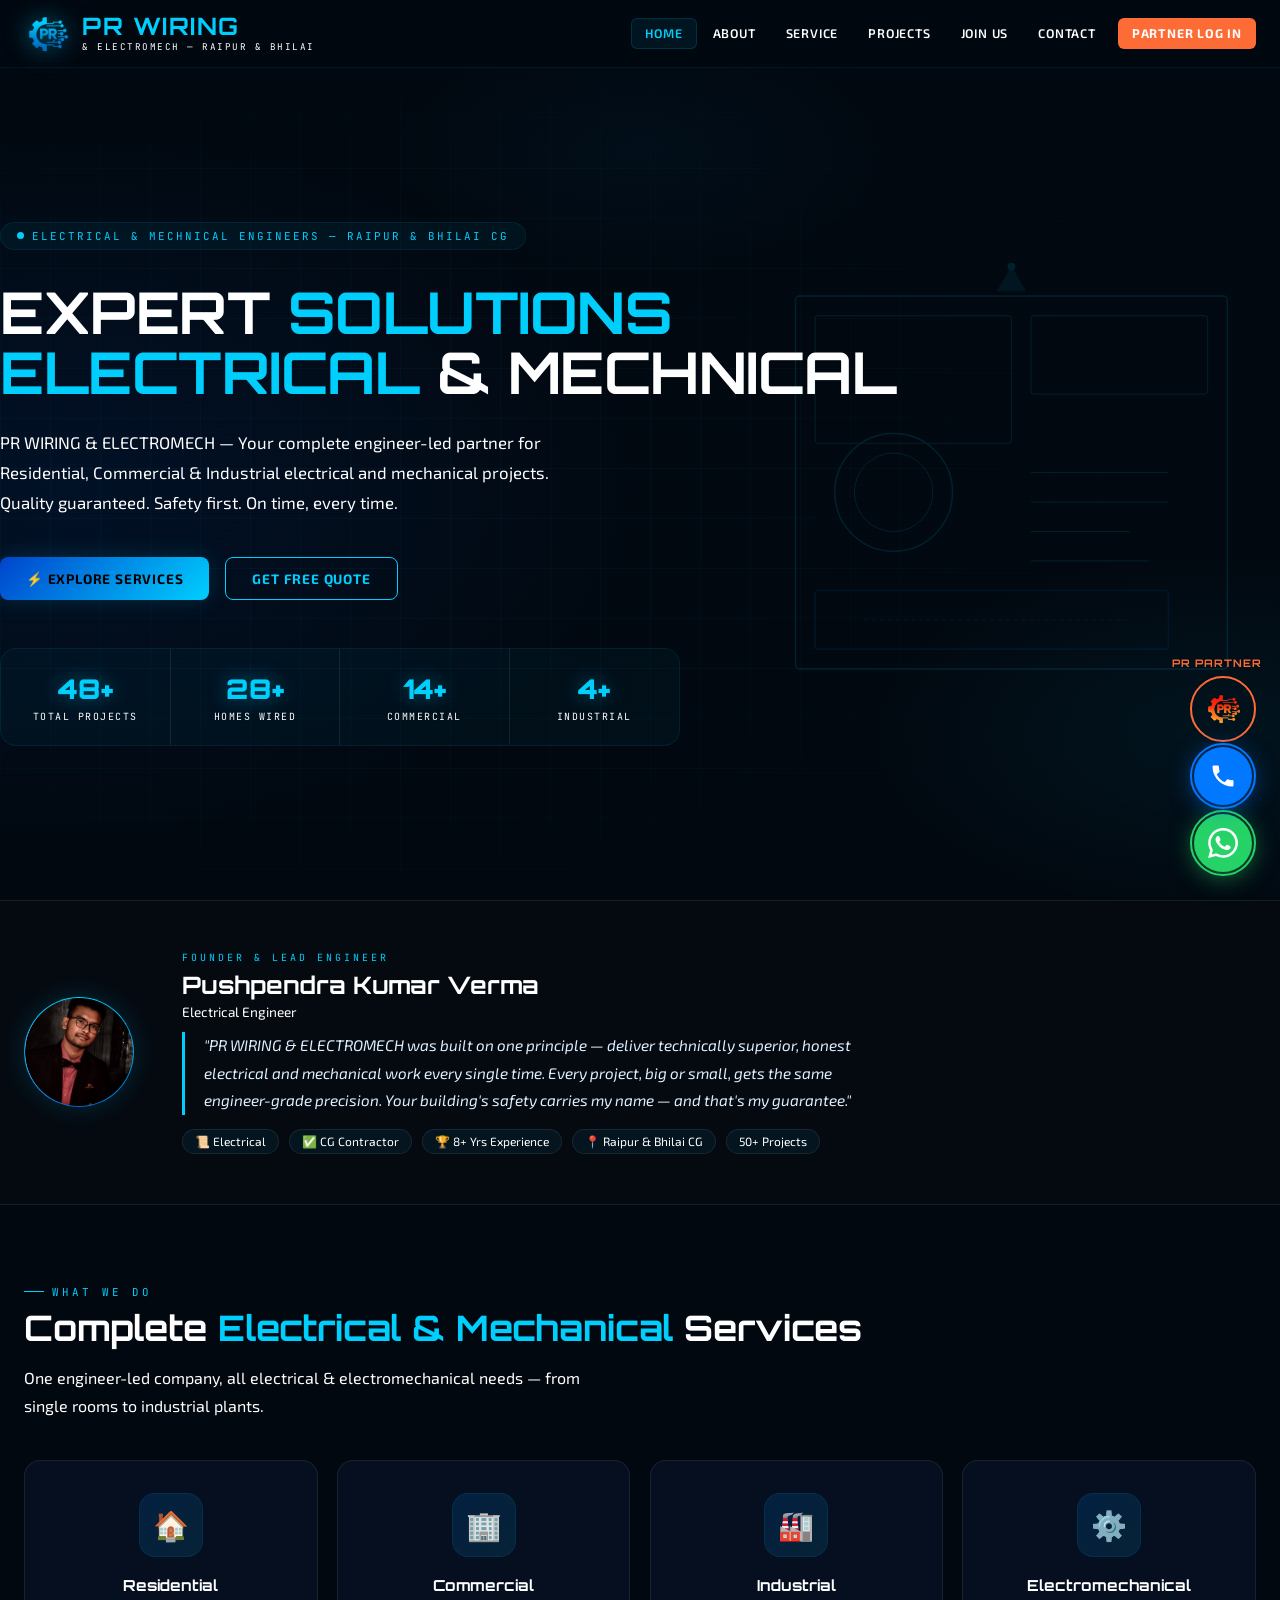
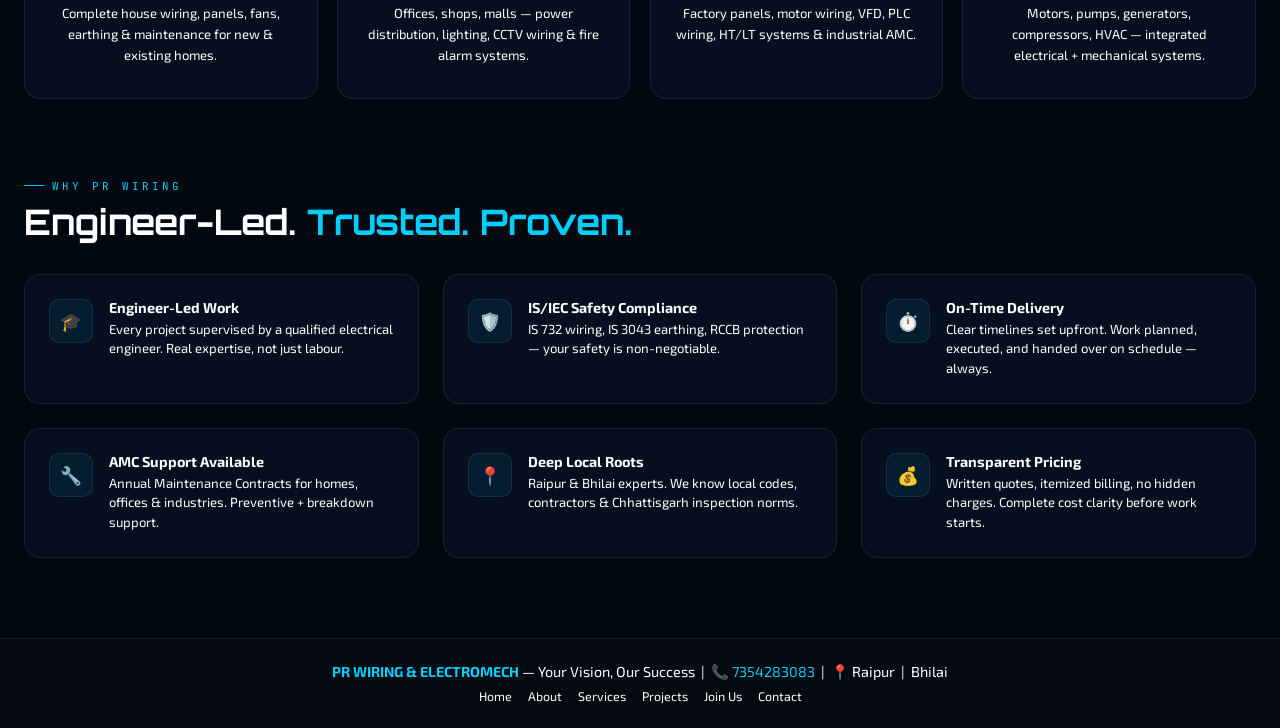
==== commit 337c9f41: "Update index.html Signed-off-by: PUSHPENDRA KUMAR VERMA <pushpendraverma753@gmail.com>" ====
--- a/index.html
+++ b/index.html
@@ -554,7 +554,7 @@
 <!-- PR PARTNER APP DOWNLOAD -->
 <a href="https://drive.google.com/file/d/1mgedqsurFxE0Xyyzqfod-yeLpQv9r1Jh/view?usp=drivesdk" class="app-download-btn" target="_blank" aria-label="PR Partner App Download" title="Download PR Partner App">
   <div class="app-download-pulse"></div>
-  <img src="file:///C:/Users/pushp/OneDrive/Desktop/logo2.png" alt="PR Partner App Logo">
+  <img src="logo2.png" alt="PR Partner App Logo">
 </a>
 <div class="app-download-label">PR PARTNER</div>
 
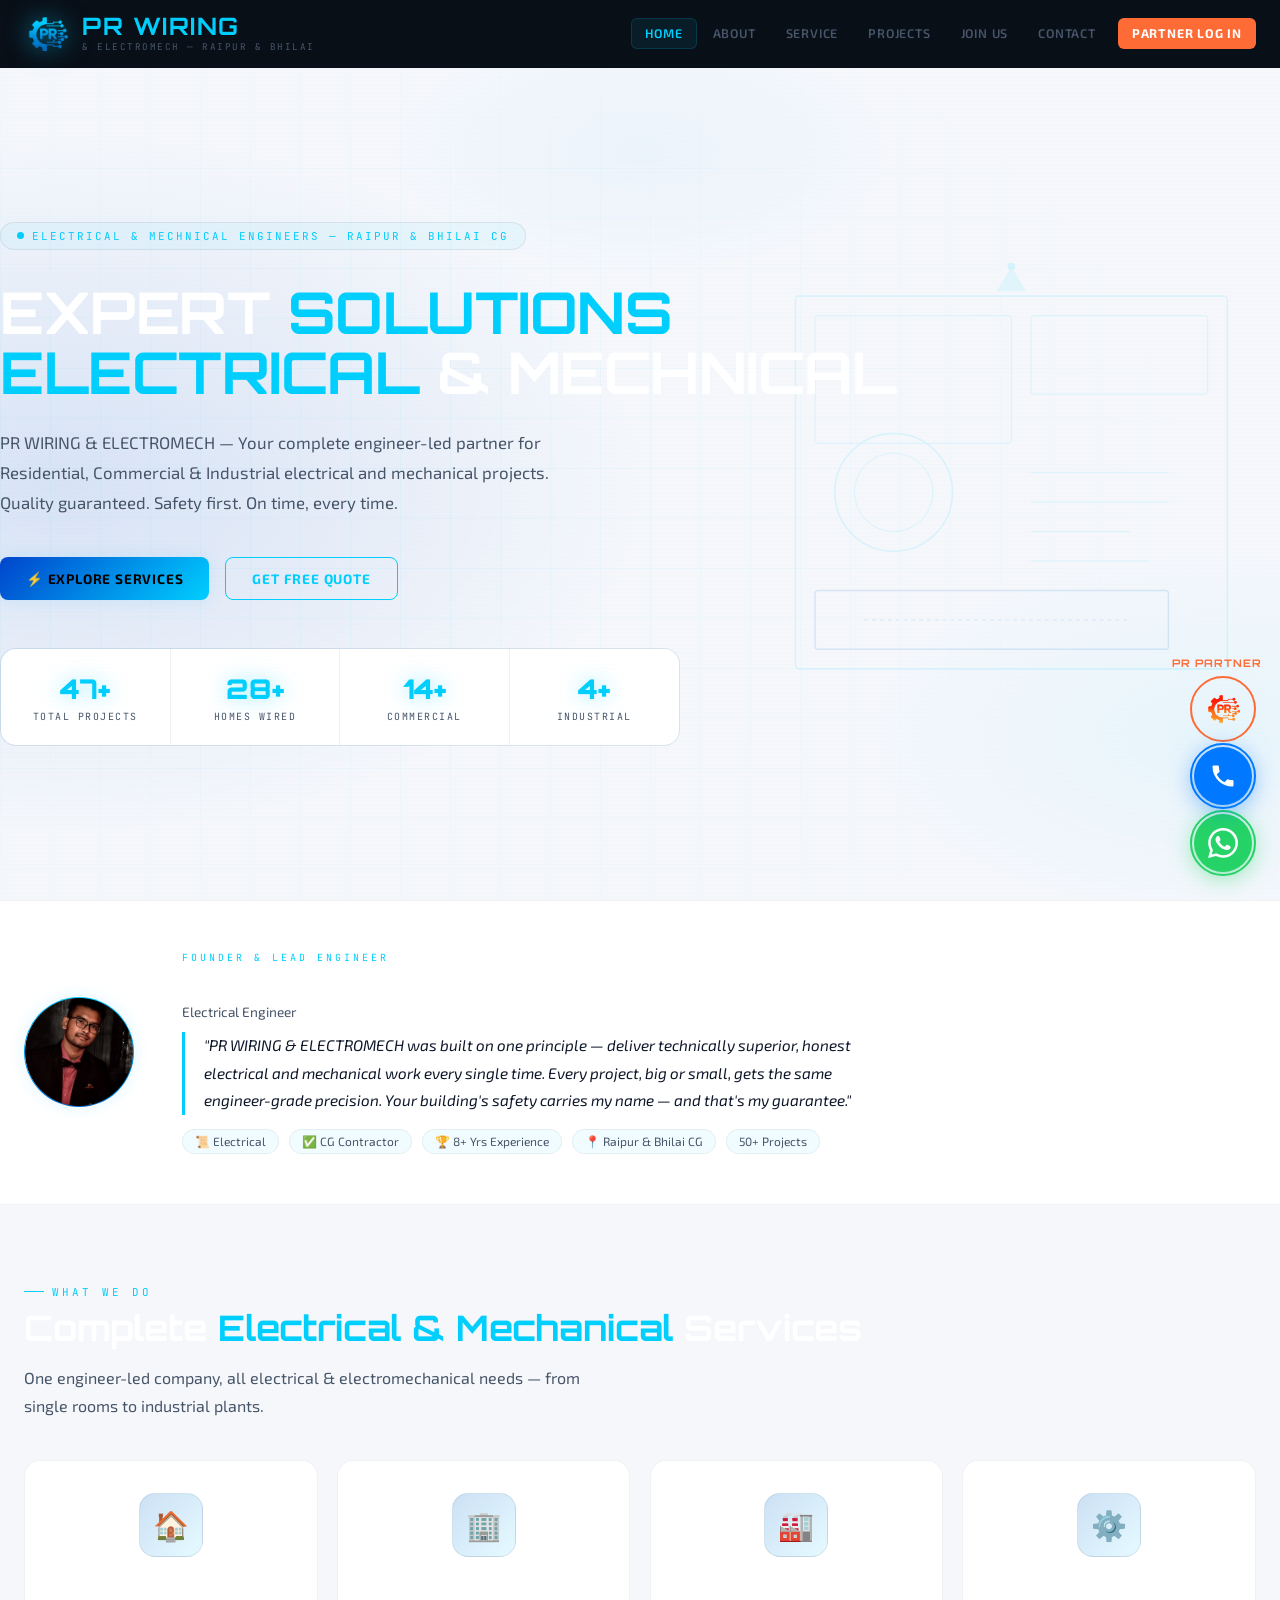
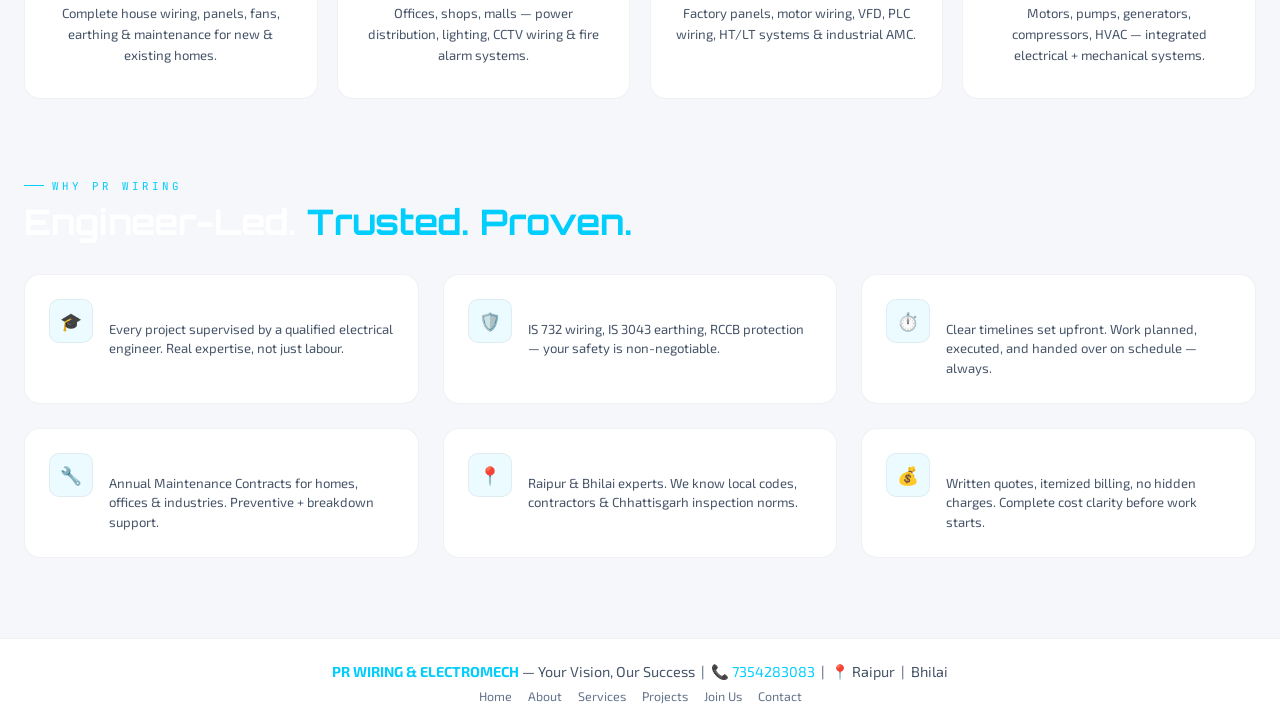
==== commit 4f010db6: "Update index.html Signed-off-by: PUSHPENDRA KUMAR VERMA <pushpendraverma753@gmail.com>" ====
--- a/index.html
+++ b/index.html
@@ -19,6 +19,31 @@
   --f1:'Exo 2',sans-serif; --f2:'Orbitron',sans-serif; --f3:'JetBrains Mono',monospace;
   --r:10px; --r2:16px;
   --header:68px;
+  color-scheme: dark light;
+}
+@media (prefers-color-scheme: light) {
+  :root{
+    --bg:#f5f7fb; --bg2:#ffffff; --bg3:#eef2f7;
+    --card:#ffffff; --card2:#f7fbff;
+    --brd:rgba(15, 23, 42, 0.08); --brd2:rgba(15, 23, 42, 0.06);
+    --txt:#0f172a; --muted:#475569; --dim:#64748b;
+    --glow:0 0 18px rgba(0, 173, 255, 0.12);
+    --glow2:0 0 40px rgba(0, 173, 255, 0.08);
+  }
+  body{background:var(--bg);color:var(--txt);}
+  body::after{background:repeating-linear-gradient(0deg,transparent,transparent 3px,rgba(0,207,255,0.04) 3px,rgba(0,207,255,0.04) 4px);}
+  header{background:rgba(255,255,255,0.9);border-bottom-color:var(--brd);}
+  .mob-nav{background:rgba(255,255,255,0.98);border-bottom-color:var(--brd);}
+  .mob-nav a{color:var(--txt);border-bottom-color:rgba(15,23,42,0.08);}
+  .nav a{color:var(--txt);}
+  .nav a:hover,.nav a.on{color:var(--E);background:rgba(0,207,255,0.12);border-color:rgba(0,207,255,0.18);}
+  .toast, .card, .hero-live, .stat, .svc-prev, .why-item, .tl-wrap, .team-card, .svc-item, .price-card, .proj-card, .rev-top, .rev-card, .map-wrap, .pos-card, .ben, .ci, .dash-side, .dash-nav a, .tbl-box, .modal-box, .form-box {background:var(--card);border-color:var(--brd2);}
+  footer{background:var(--bg2);border-top-color:var(--brd2);}
+  .ft-main, .ft-links a, .tag, h1.ttl, h2.ttl, .hero-desc, .sub, .founder-q, .why-item h4, .tl-ttl, .team-nm, .svc-item h4, .pc-range, .proj-ttl, .rev-num, .rev-name, .map-hdr h3, .pos-ttl, .step-ttl, .ben h4, .faq-q, .dash-hdr h2, .tbl-hdr h3, .modal-hdr h3 {color:#0f172a;}
+  .tag{color:var(--E);}
+  .team-av, .rev-av {color:#000;}
+  input, select, textarea{background:rgba(15,23,42,0.04);color:var(--txt);border-color:var(--brd2);}
+  .ft-links a:hover{color:var(--E);}
 }
 *{margin:0;padding:0;box-sizing:border-box;-webkit-tap-highlight-color:transparent}
 html{scroll-behavior:smooth}
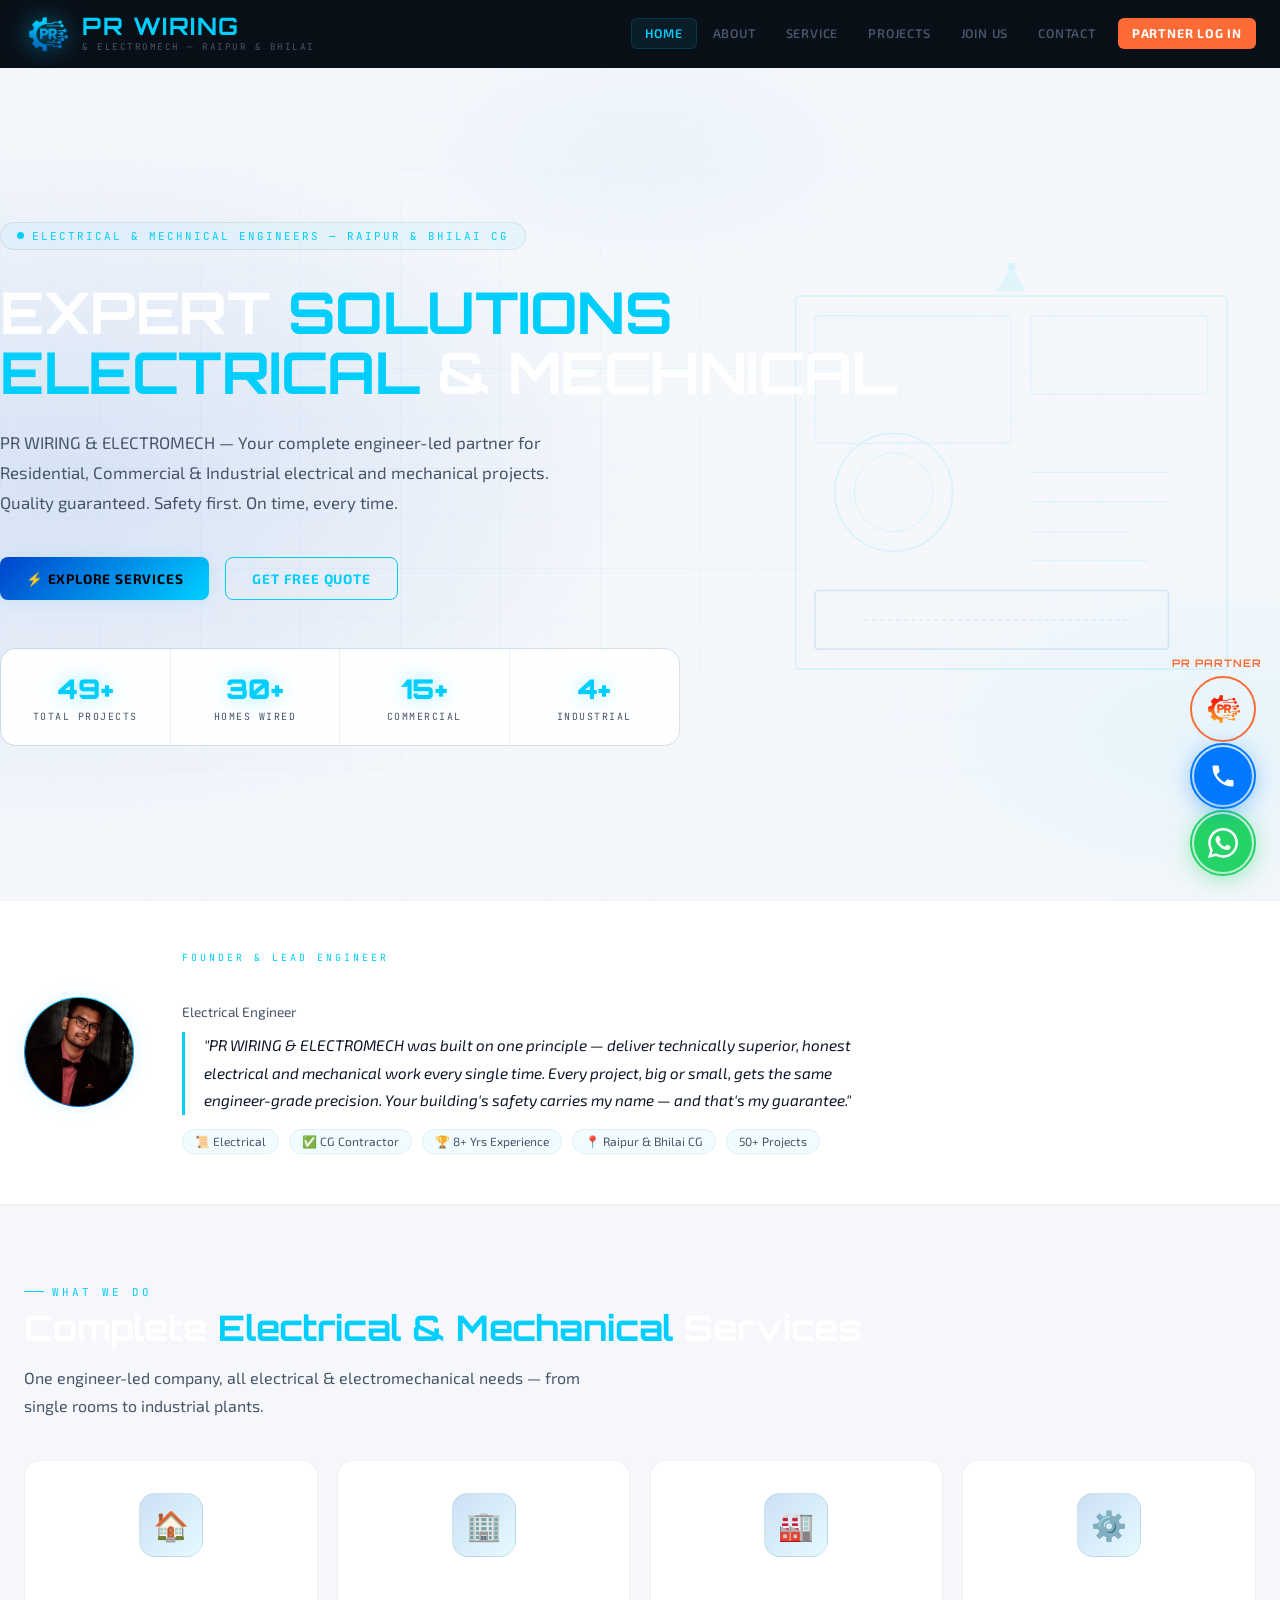
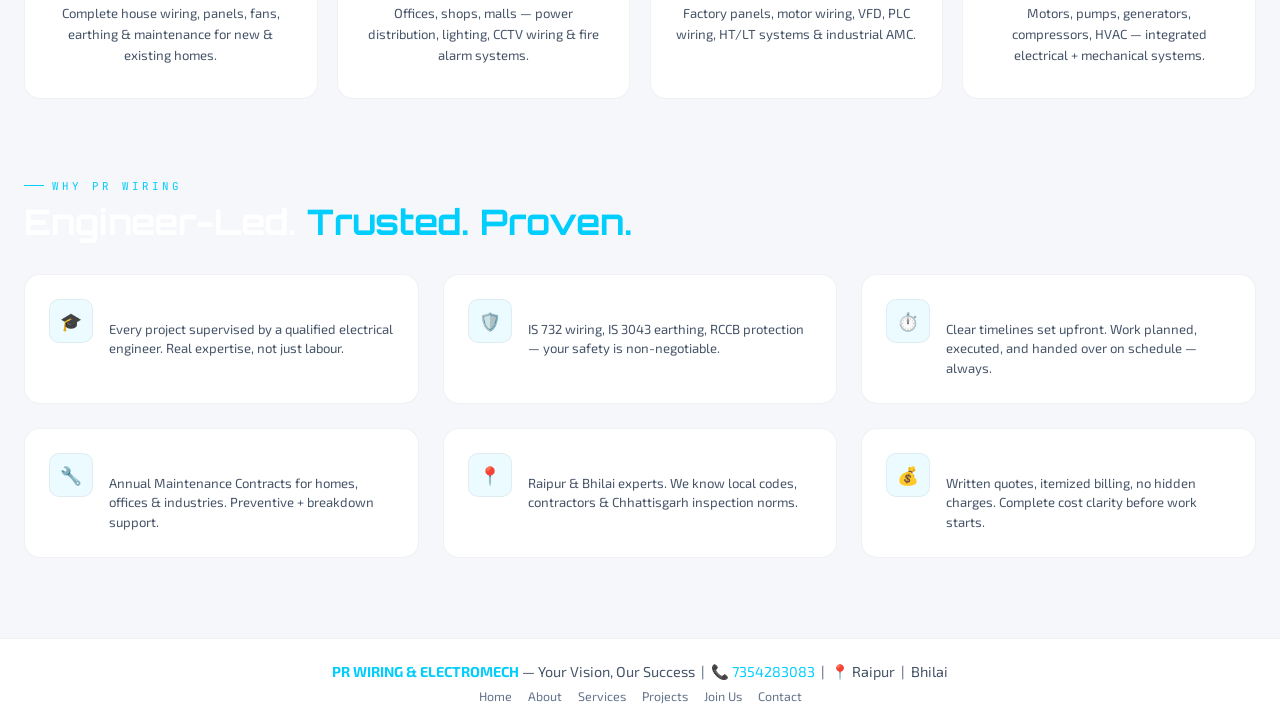
==== commit 5d084818: "Update index.html Signed-off-by: PUSHPENDRA KUMAR VERMA <pushpendraverma753@gmail.com>" ====
--- a/index.html
+++ b/index.html
@@ -39,11 +39,17 @@
   .nav a:hover,.nav a.on{color:var(--E);background:rgba(0,207,255,0.12);border-color:rgba(0,207,255,0.18);}
   .toast, .card, .hero-live, .stat, .svc-prev, .why-item, .tl-wrap, .team-card, .svc-item, .price-card, .proj-card, .rev-top, .rev-card, .map-wrap, .pos-card, .ben, .ci, .dash-side, .dash-nav a, .tbl-box, .modal-box, .form-box {background:var(--card);border-color:var(--brd2);}
   footer{background:var(--bg2);border-top-color:var(--brd2);}
-  .ft-main, .ft-links a, .tag, h1.ttl, h2.ttl, .hero-desc, .sub, .founder-q, .why-item h4, .tl-ttl, .team-nm, .svc-item h4, .pc-range, .proj-ttl, .rev-num, .rev-name, .map-hdr h3, .pos-ttl, .step-ttl, .ben h4, .faq-q, .dash-hdr h2, .tbl-hdr h3, .modal-hdr h3 {color:#0f172a;}
+  .ft-main, .ft-links a, h1.ttl, h2.ttl, .hero-desc, .sub, .founder-q, .founder-nm, .svc-prev h3, .why-item h4, .tl-ttl, .team-nm, .svc-item h4, .pc-range, .proj-ttl, .rev-num, .rev-name, .map-hdr h3, .pos-ttl, .step-ttl, .ben h4, .faq-q, .dash-hdr h2, .tbl-hdr h3, .modal-hdr h3, .ci-val, .ci-val a {color:var(--txt);}
   .tag{color:var(--E);}
   .team-av, .rev-av {color:#000;}
   input, select, textarea{background:rgba(15,23,42,0.04);color:var(--txt);border-color:var(--brd2);}
   .ft-links a:hover{color:var(--E);}
+  [style*="color:#fff"],
+  [style*="color: #fff"],
+  [style*="color:#ffffff"],
+  [style*="color: #ffffff"] {
+    color: var(--txt) !important;
+  }
 }
 *{margin:0;padding:0;box-sizing:border-box;-webkit-tap-highlight-color:transparent}
 html{scroll-behavior:smooth}
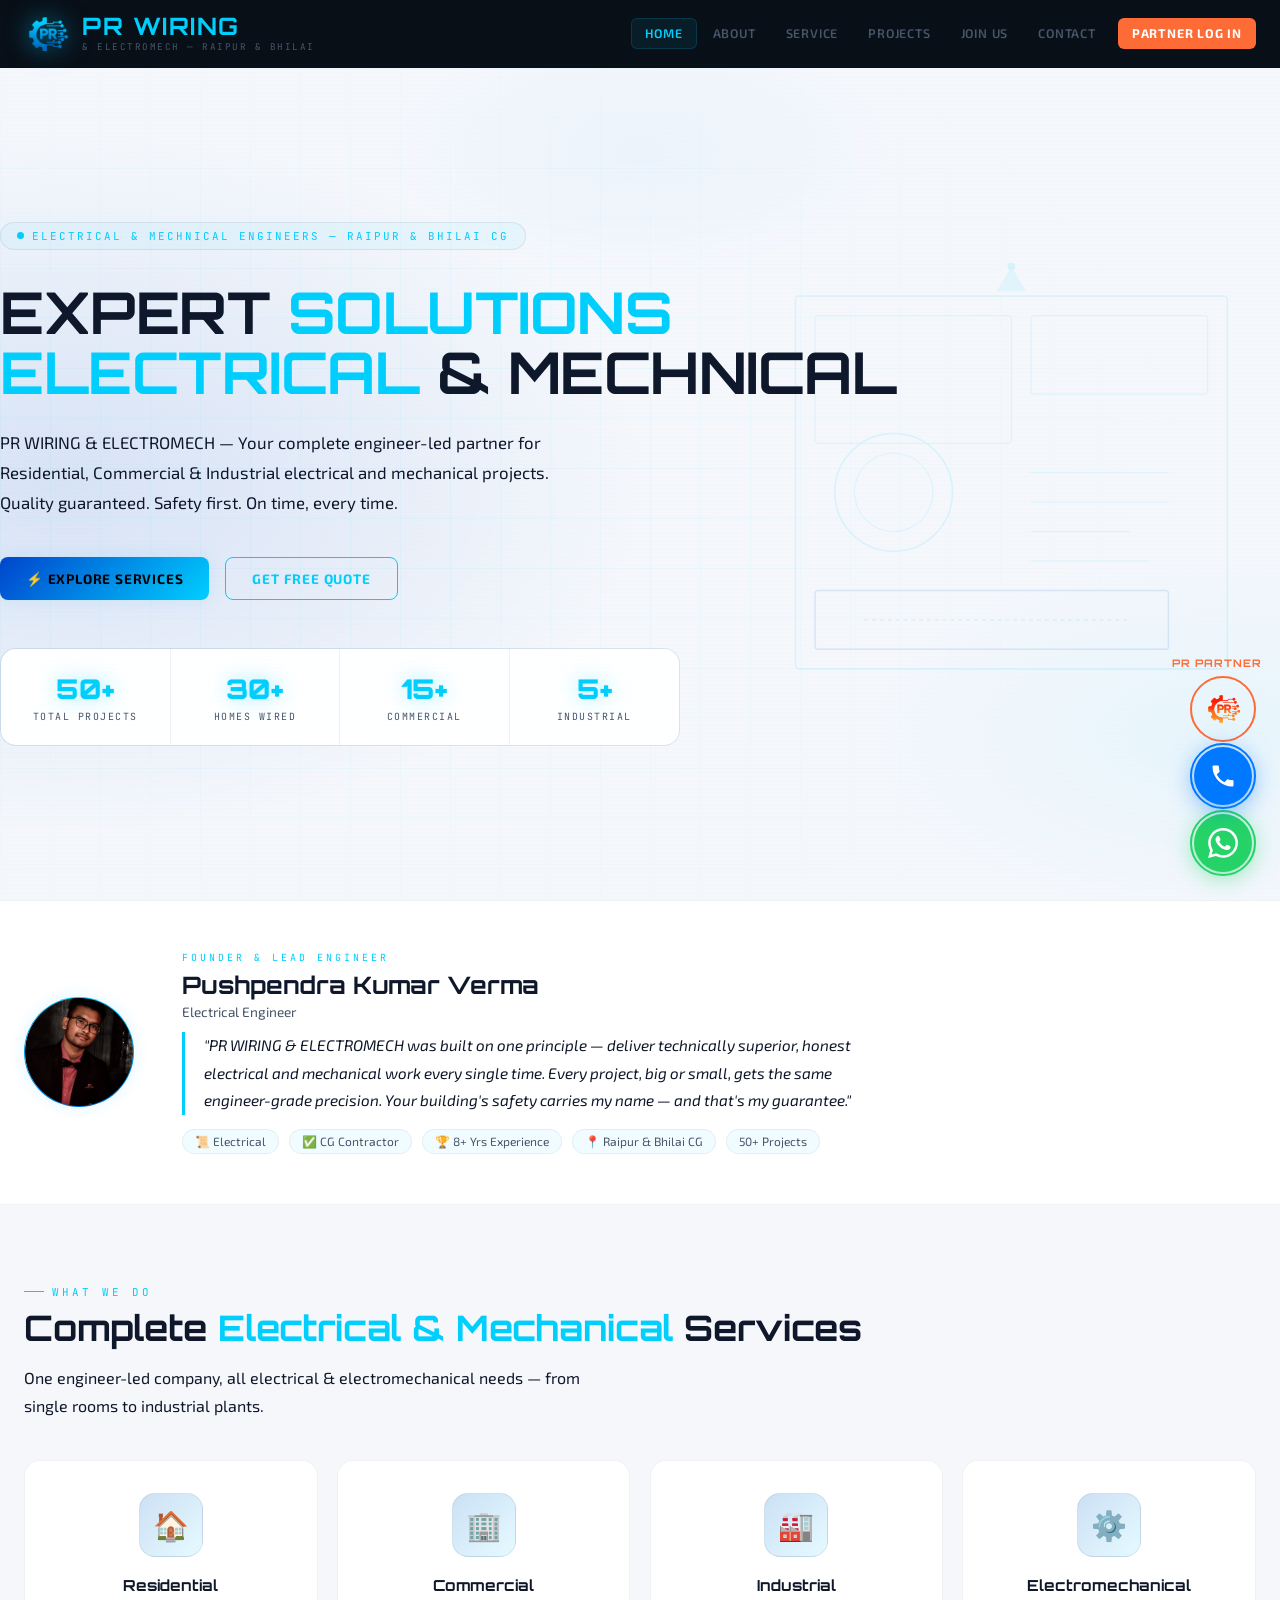
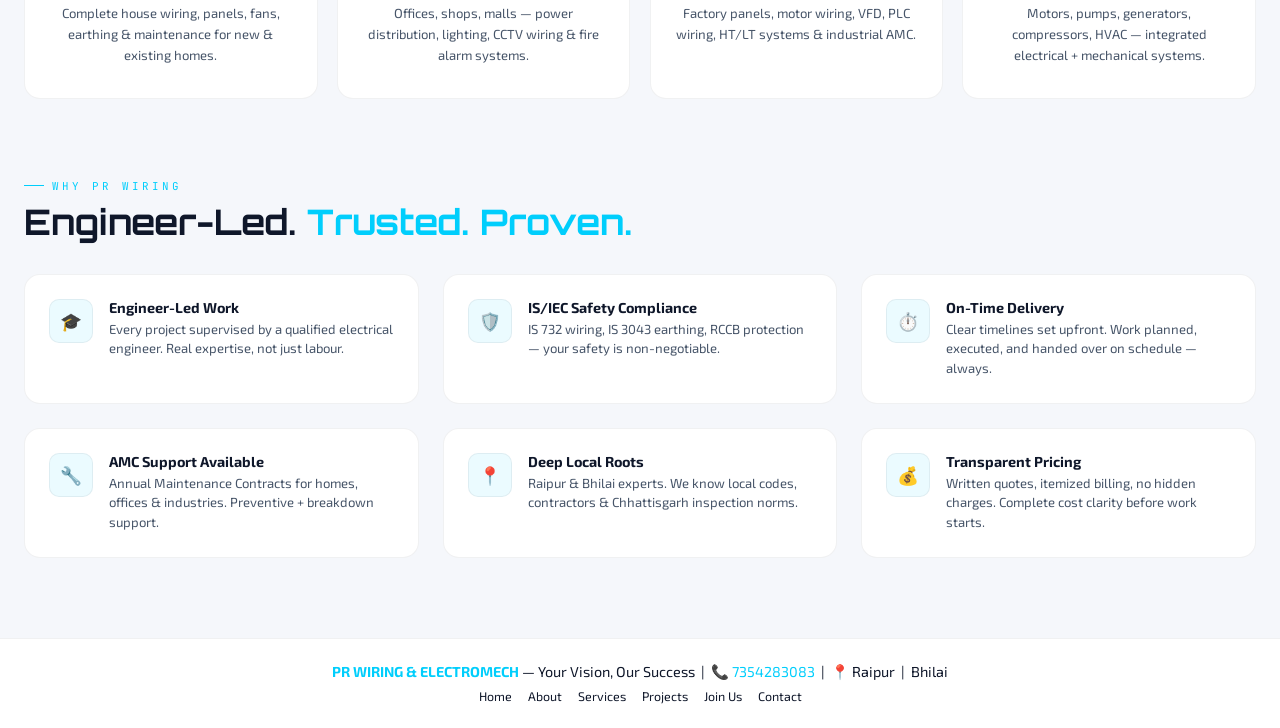
==== commit 9d8d9469: "Update index.html Signed-off-by: PUSHPENDRA KUMAR VERMA <pushpendraverma753@gmail.com>" ====
--- a/index.html
+++ b/index.html
@@ -577,6 +577,16 @@
   .stats-bar{grid-template-columns:repeat(2,1fr)}
   .map-foot{grid-template-columns:1fr}.map-ft-item{border-right:none;border-bottom:1px solid var(--brd2)}
   .map-ft-item:last-child{border-bottom:none}
+}
+@media (prefers-color-scheme: light) {
+  h1.ttl, h2.ttl, .hero-desc, .sub, .founder-q, .founder-nm, .svc-prev h3, .why-item h4,
+  .tl-ttl, .team-nm, .svc-item h4, .pc-range, .proj-ttl, .rev-num, .rev-name, .map-hdr h3,
+  .pos-ttl, .step-ttl, .ben h4, .faq-q, .dash-hdr h2, .tbl-hdr h3, .modal-hdr h3,
+  .ci-val, .ci-val a, .ft-main, .ft-links a, .note-text, .card h3, .card h4, .card h2,
+  [style*="color:#fff"], [style*="color:#ffffff"], [style*="color: #fff"], [style*="color: #ffffff"] {
+    color: var(--txt) !important;
+  }
+  .nav .nav-partner { color: #fff !important; }
 }
 </style>
 </head>
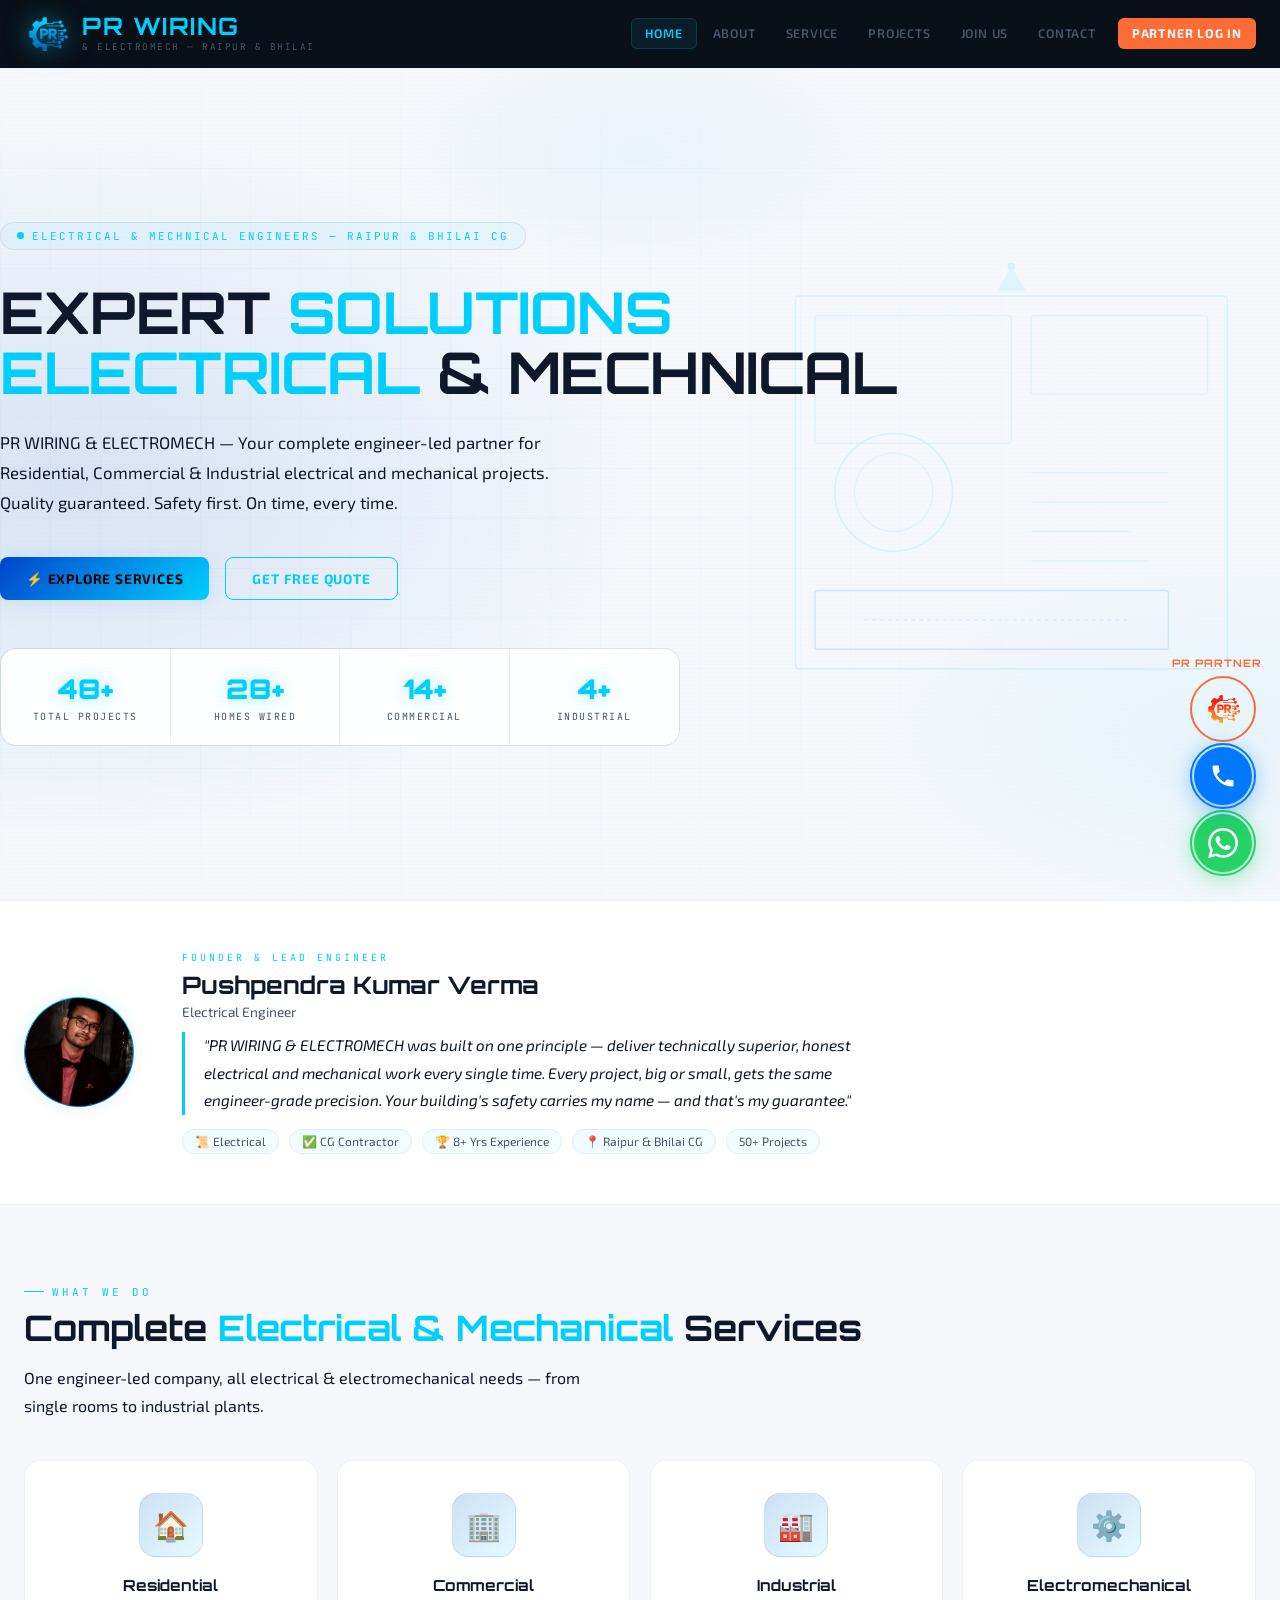
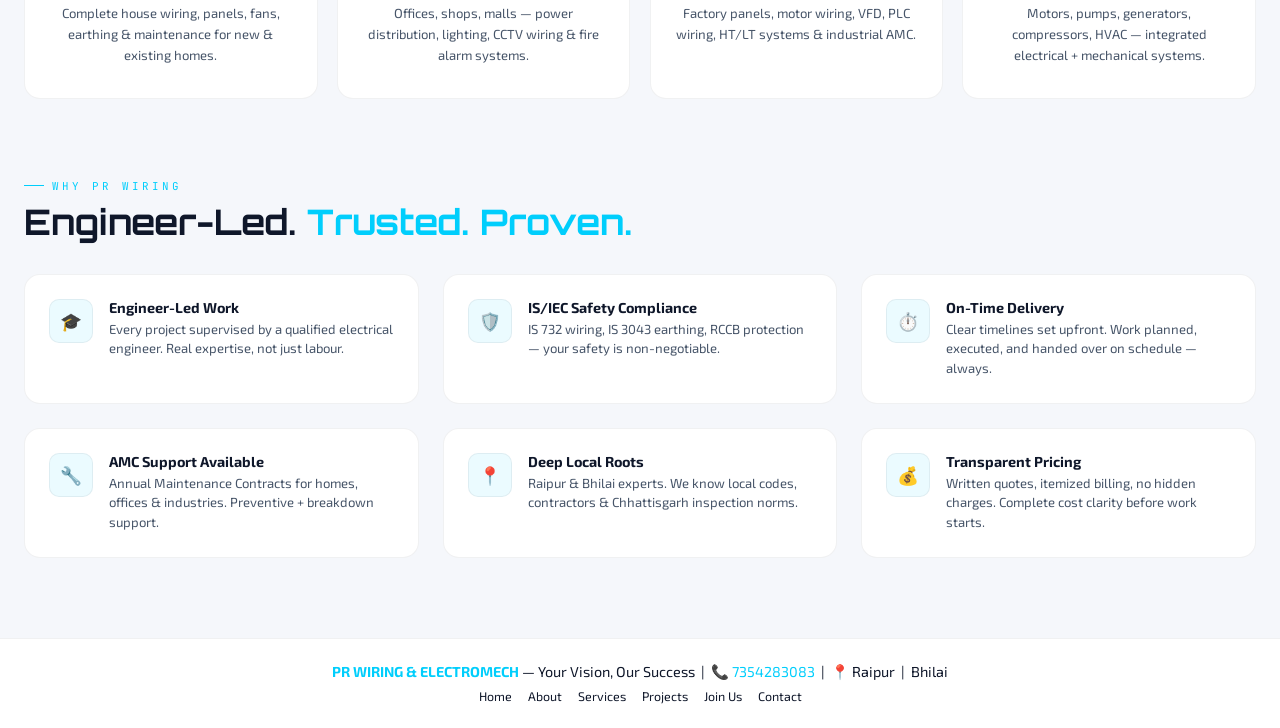
==== commit bd2fa56a: "Update index.html Signed-off-by: PUSHPENDRA KUMAR VERMA <pushpendraverma753@gmail.com>" ====
--- a/index.html
+++ b/index.html
@@ -1176,7 +1176,7 @@
         </div>
         <div class="fg"><label>Additional Info</label><textarea id="join-info" placeholder="Certificates held, past work experience, anything relevant..."></textarea></div>
         <div style="display:flex;gap:1rem;flex-wrap:wrap;margin-top:0.5rem">
-          <button type="button" id="join-submit-btn" class="btn btn-p" onclick="toast('✅ Application submitted! We will contact you within 24 hours.')">📤 Submit Application</button>
+          <button type="button" id="join-submit-btn" class="btn btn-p">📤 Submit Application</button>
           <a href="#" onclick="sendJoinWhatsApp();return false;" class="btn btn-o">💬 WhatsApp Now</a>
         </div>
       </div>
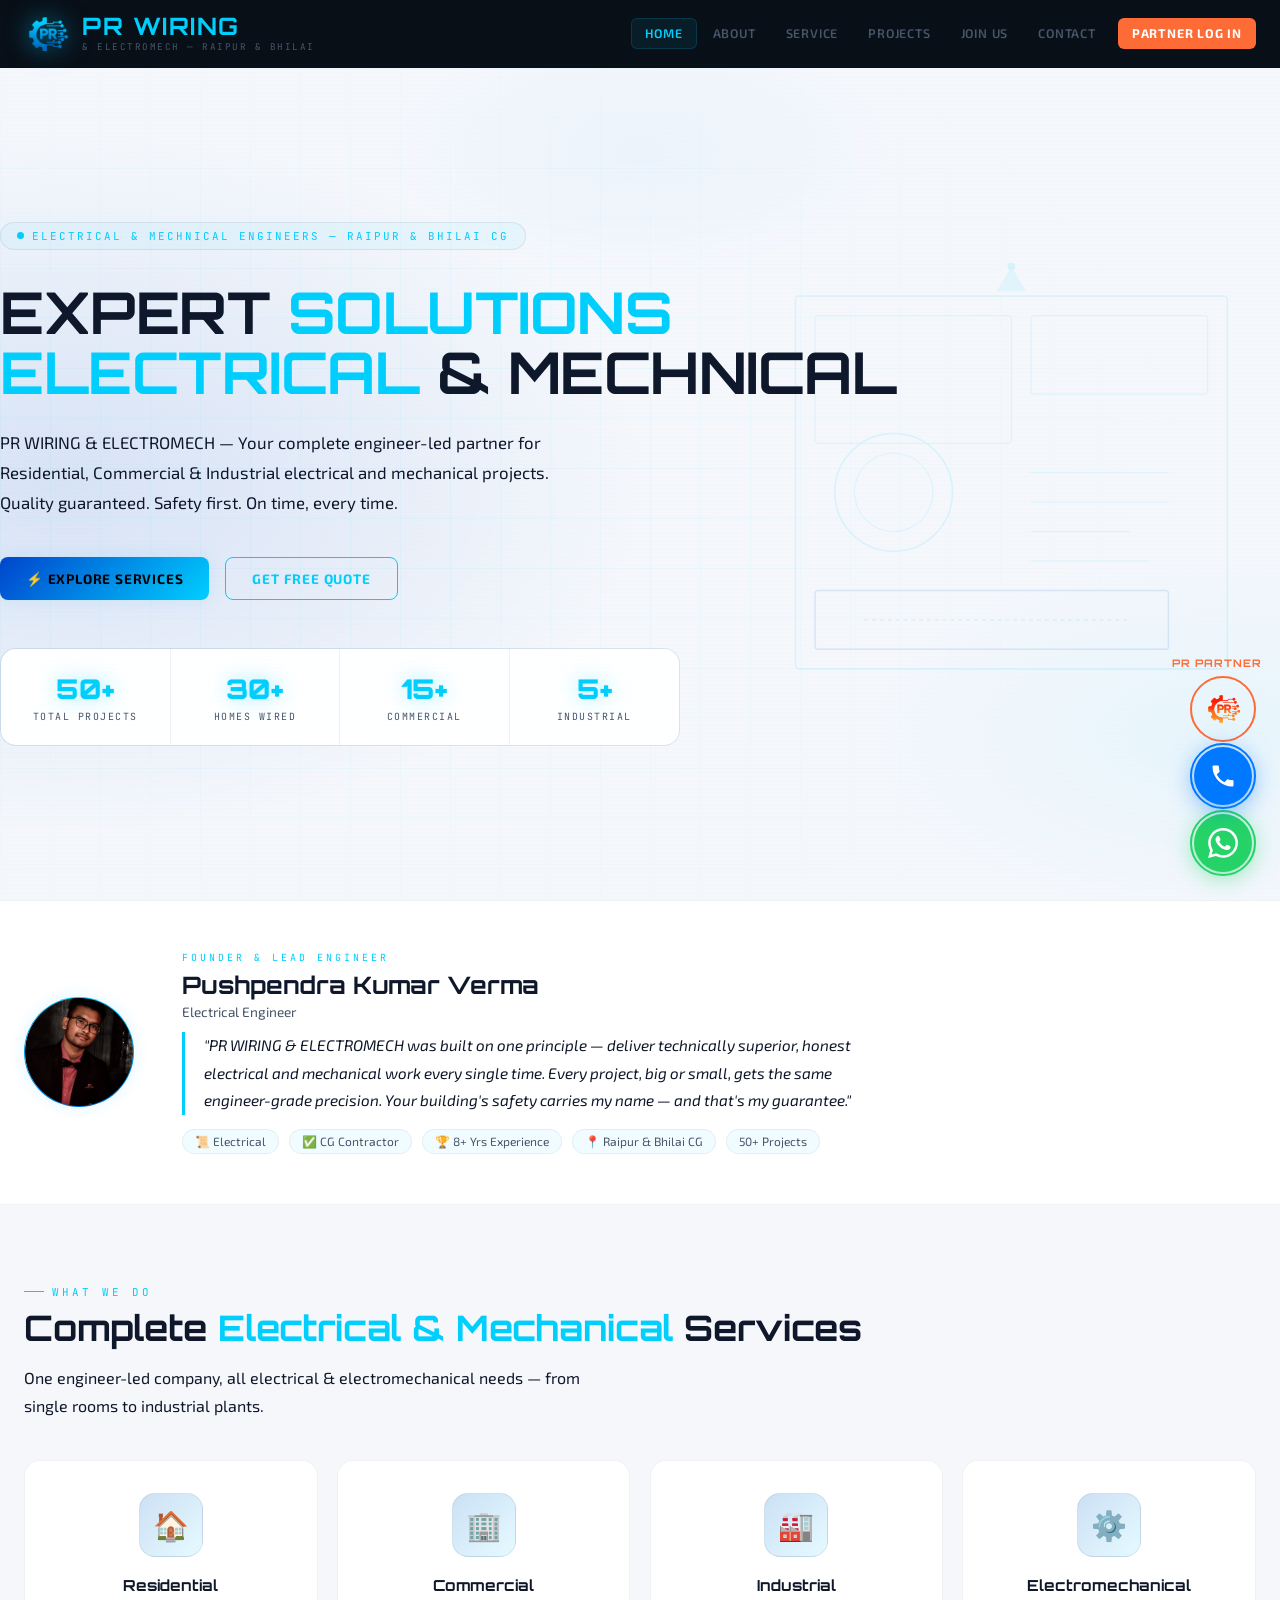
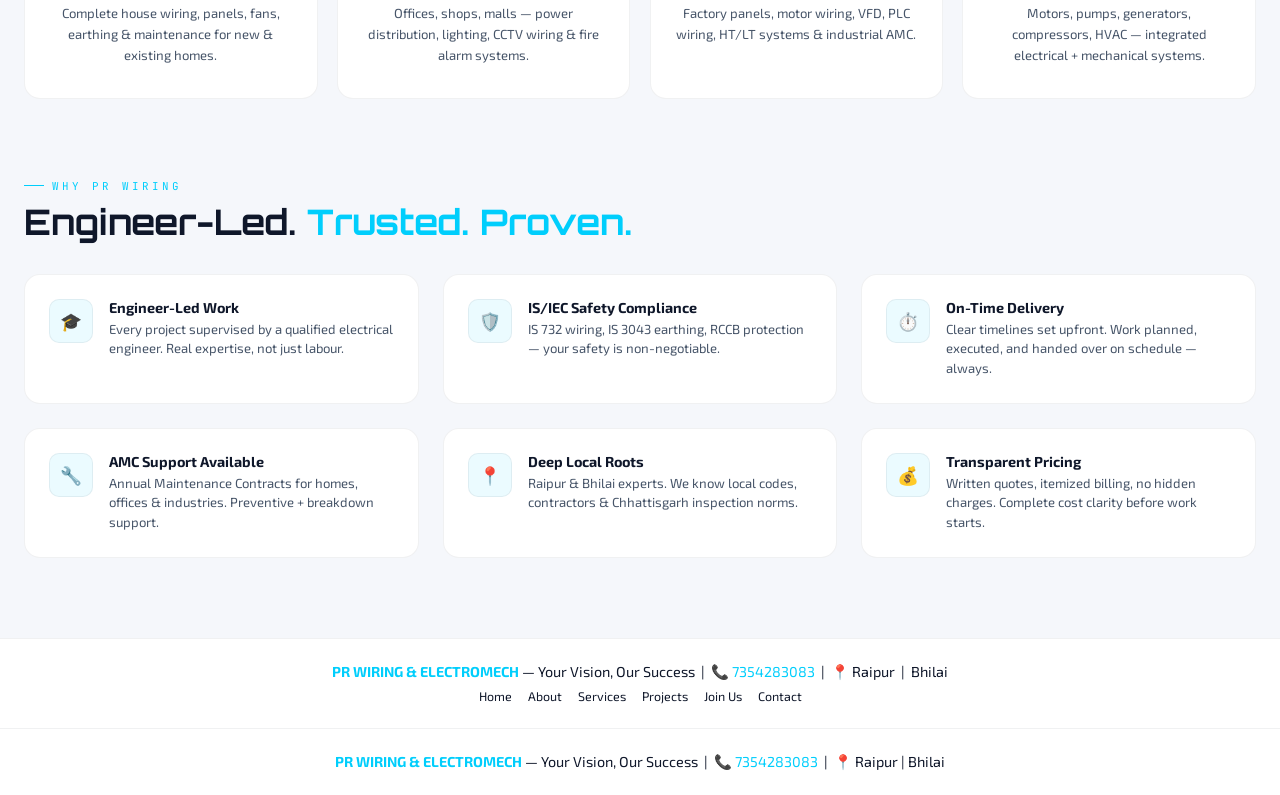
==== commit eed99107: "Update index.html Signed-off-by: PUSHPENDRA KUMAR VERMA <pushpendraverma753@gmail.com>" ====
--- a/index.html
+++ b/index.html
@@ -1153,34 +1153,39 @@
       <div class="divhr"></div>
       <div class="tag">Apply</div>
       <h2 class="ttl" style="font-size:1.7rem;margin-bottom:1.5rem">Submit <span class="accent">Your Application</span></h2>
+      <form action="https://formspree.io/f/xykvzgzj" method="POST" target="_blank">
       <div class="form-box" style="max-width:680px">
+        <input type="hidden" name="_subject" value="New Join Us Application from Website">
         <div class="frow">
-          <div class="fg half"><label>Full Name *</label><input type="text" id="join-name" placeholder="Aapka poora naam" required></div>
-          <div class="fg half"><label>Mobile Number *</label><input type="tel" id="join-mobile" placeholder="10-digit number" maxlength="10" inputmode="numeric" pattern="[0-9]{10}" oninput="this.value=this.value.replace(/[^0-9]/g,'')" required></div>
+          <div class="fg half"><label>Full Name *</label><input type="text" id="join-name" name="name" placeholder="Aapka poora naam" required></div>
+          <div class="fg half"><label>Mobile Number *</label><input type="tel" id="join-mobile" name="mobile" placeholder="10-digit number" maxlength="10" inputmode="numeric" pattern="[0-9]{10}" oninput="this.value=this.value.replace(/[^0-9]/g,'')" required></div>
         </div>
         <div class="frow">
           <div class="fg half"><label>Primary Skill *</label>
-            <select id="join-skill" required><option value="">-- Select Skill --</option><option>Residential Electrician</option><option>Industrial Electrician</option><option>Commercial Electrician</option><option>Mechanical Fitter</option><option>Helper</option></select></div>
+            <select id="join-skill" name="skill" required><option value="">-- Select Skill --</option><option>Residential Electrician</option><option>Industrial Electrician</option><option>Commercial Electrician</option><option>Mechanical Fitter</option><option>Helper</option></select></div>
           <div class="fg half"><label>Experience</label>
-            <select id="join-exp"><option>Fresher</option><option>1–2 Years</option><option>3–5 Years</option><option>5+ Years</option></select></div>
+            <select id="join-exp" name="experience"><option>Fresher</option><option>1–2 Years</option><option>3–5 Years</option><option>5+ Years</option></select></div>
         </div>
         <div class="frow">
           <div class="fg half"><label>Qualification</label>
-            <select id="join-qual" onchange="toggleQualOther()"><option value="">-- Select Qualification --</option><option>ITI</option><option>DIPLOMA</option><option>B.TECH</option><option>M.TECH</option><option value="other">OTHER</option></select></div>
-          <div class="fg half" id="qual-other-box" style="display:none"><label>Specify Your Qualification</label><input type="text" id="join-qual-other" placeholder="Enter your qualification"></div>
+            <select id="join-qual" name="qualification" onchange="toggleQualOther()"><option value="">-- Select Qualification --</option><option>ITI</option><option>DIPLOMA</option><option>B.TECH</option><option>M.TECH</option><option value="other">OTHER</option></select></div>
+          <div class="fg half" id="qual-other-box" style="display:none"><label>Specify Your Qualification</label><input type="text" id="join-qual-other" name="qualificationOther" placeholder="Enter your qualification"></div>
         </div>
         <div class="frow">
-          <div class="fg half"><label>Your Location</label><input type="text" id="join-loc" placeholder="City / Area" required></div>
+          <div class="fg half"><label>Your Location</label><input type="text" id="join-loc" name="location" placeholder="City / Area" required></div>
           <div class="fg half"><label>Availability</label>
-            <select><option>Immediately</option><option>Within 1 Week</option><option>Within 1 Month</option></select></div>
-        </div>
-        <div class="fg"><label>Additional Info</label><textarea id="join-info" placeholder="Certificates held, past work experience, anything relevant..."></textarea></div>
+            <select name="availability"><option>Immediately</option><option>Within 1 Week</option><option>Within 1 Month</option></select></div>
+        </div>
+        <div class="fg half"><label>Email Address *</label><input type="email" id="join-email" name="_replyto" placeholder="Email address" required></div>
+        <div class="fg"><label>Additional Info</label><textarea id="join-info" name="message" placeholder="Certificates held, past work experience, anything relevant..."></textarea></div>
         <div style="display:flex;gap:1rem;flex-wrap:wrap;margin-top:0.5rem">
-          <button type="button" id="join-submit-btn" class="btn btn-p">📤 Submit Application</button>
+          <button type="submit" id="join-submit-btn" class="btn btn-p">📤 Submit Application</button>
           <a href="#" onclick="sendJoinWhatsApp();return false;" class="btn btn-o">💬 WhatsApp Now</a>
         </div>
       </div>
-    </div>
+    </form>
+  </div>
+</div>
   </section>
   <footer><div class="ft-main"><strong>PR WIRING & ELECTROMECH</strong> — Your Vision, Our Success &nbsp;|&nbsp; 📞 <a href="tel:7354283083" style="color:var(--E);text-decoration:none">7354283083</a> &nbsp;|&nbsp; 📍 Raipur | Bhilai</div></footer>
 </div>
@@ -1700,74 +1705,7 @@
   const db = getFirestore(app);
 
   // 1. JOIN US DATA STORAGE
-  const joinBtn = document.getElementById('join-submit-btn');
-  if(joinBtn) {
-    joinBtn.addEventListener('click', async () => {
-      const name = document.getElementById('join-name').value.trim();
-      const mobile = document.getElementById('join-mobile').value.trim();
-      const skill = document.getElementById('join-skill').value.trim();
-      const location = document.getElementById('join-loc').value.trim();
-      
-      // Validate all required fields
-      if(!name){
-        alert('⚠️ कृपया पूरा नाम भरें | Please fill Full Name');
-        document.getElementById('join-name').focus();
-        return;
-      }
-      
-      if(!mobile){
-        alert('⚠️ कृपया मोबाइल नंबर भरें | Please fill Mobile Number');
-        document.getElementById('join-mobile').focus();
-        return;
-      }
-      
-      if(mobile.length !== 10 || !/^[0-9]{10}$/.test(mobile)){
-        alert('❌ Mobile number बिल्कुल 10 digits होना चाहिए | Mobile must be exactly 10 digits');
-        document.getElementById('join-mobile').focus();
-        return;
-      }
-      
-      if(!skill || skill === '-- Select Skill --'){
-        alert('⚠️ कृपया एक स्किल चुनें | Please select a Skill');
-        document.getElementById('join-skill').focus();
-        return;
-      }
-      
-      if(!location){
-        alert('⚠️ कृपया अपना शहर/इलाका भरें | Please fill Location');
-        document.getElementById('join-loc').focus();
-        return;
-      }
-      
-      const data = {
-        name: name,
-        mobile: mobile,
-        skill: skill,
-        experience: document.getElementById('join-exp').value,
-        qualification: document.getElementById('join-qual').value,
-        qualificationOther: document.getElementById('join-qual-other').value,
-        location: location,
-        submittedAt: serverTimestamp()
-      };
-
-      try {
-        await addDoc(collection(db, "applications"), data);
-        alert("✅ Application successfully submit ho gayi hai!");
-        document.getElementById('join-name').value = '';
-        document.getElementById('join-mobile').value = '';
-        document.getElementById('join-skill').value = '-- Select Skill --';
-        document.getElementById('join-exp').value = 'Fresher';
-        document.getElementById('join-qual').value = '';
-        document.getElementById('join-qual-other').value = '';
-        document.getElementById('qual-other-box').style.display = 'none';
-        document.getElementById('join-loc').value = '';
-        document.getElementById('join-info').value = '';
-      } catch (e) {
-        console.error("Error: ", e);
-        alert("❌ Kuch galti hui, phir se koshish karein.");
-      }
-    });
-  }
+  // Join form now submits directly to Formspree; native form validation handles required fields.
 
   // 2. LOGIN LOGIC (Customer & Employee)
   window.doLogin = async (type) => {
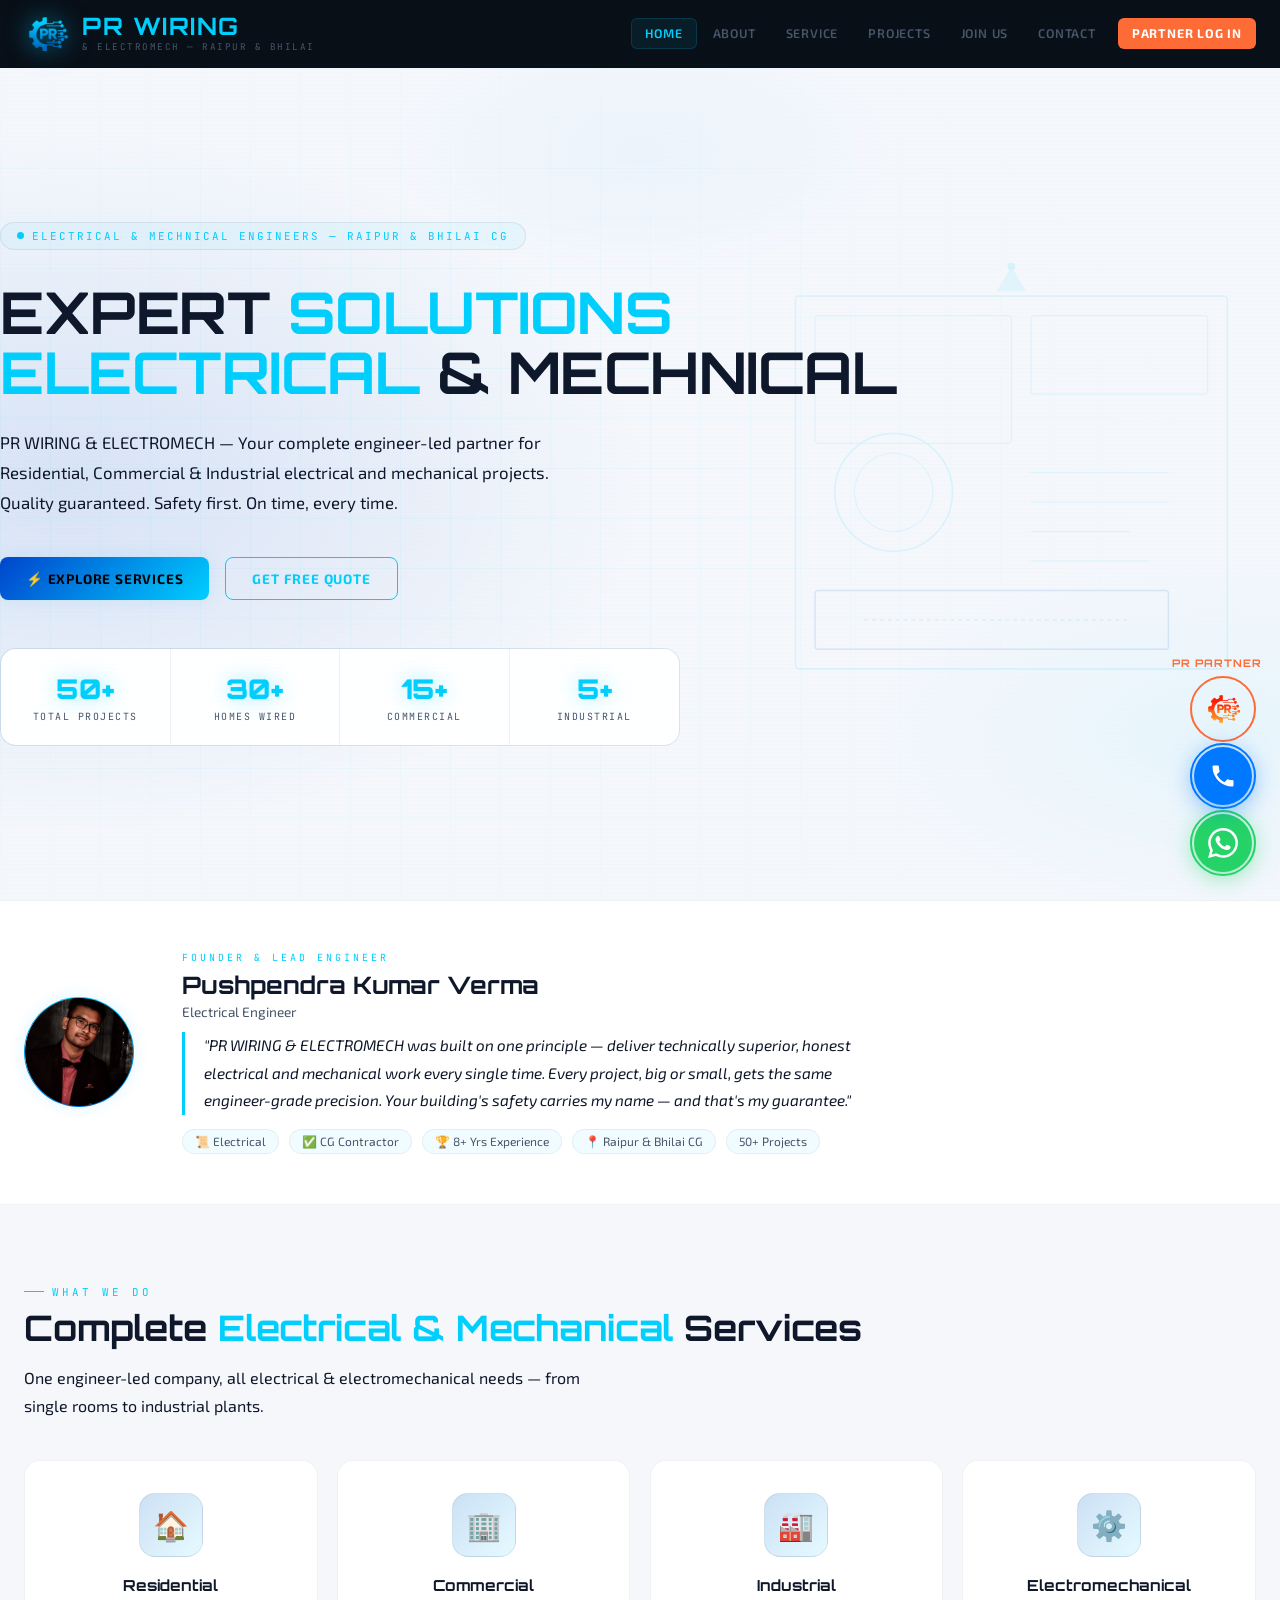
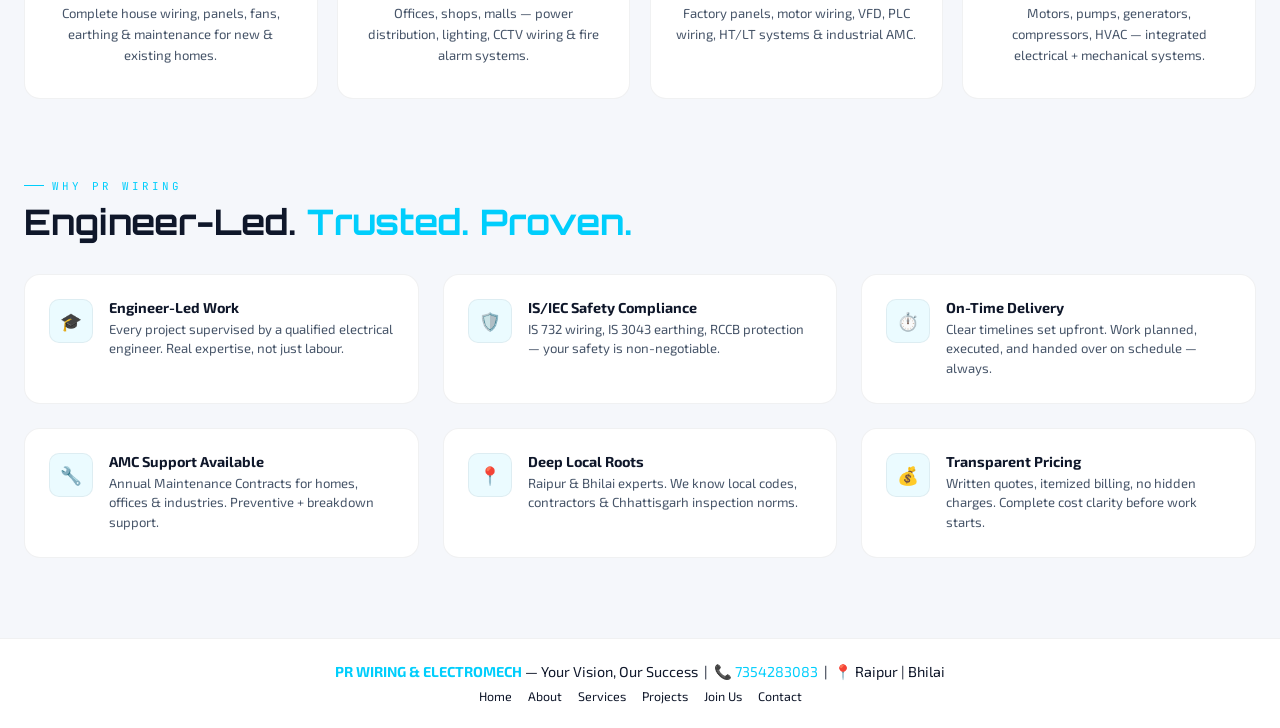
==== commit 0a0b3134: "Update index.html Signed-off-by: PUSHPENDRA KUMAR VERMA <pushpendraverma753@gmail.com>" ====
--- a/index.html
+++ b/index.html
@@ -776,13 +776,7 @@
     </div>
   </section>
 
-  <footer>
-    <div class="ft-main"><strong>PR WIRING & ELECTROMECH</strong> — Your Vision, Our Success &nbsp;|&nbsp; 📞 <a href="tel:7354283083" style="color:var(--E);text-decoration:none">7354283083</a> &nbsp;|&nbsp; 📍 Raipur &nbsp;|&nbsp; Bhilai</div>
-    <div class="ft-links">
-      <a onclick="go('home')">Home</a><a onclick="go('about')">About</a><a onclick="go('service')">Services</a>
-      <a onclick="go('projects')">Projects</a><a onclick="go('joinus')">Join Us</a><a onclick="go('contact')">Contact</a>
-    </div>
-  </footer>
+  </section>
 </div>
 
 <!-- ════════════════════════════════════════════ ABOUT ════════ -->
@@ -870,9 +864,6 @@
       </div>
     </div>
   </section>
-  <footer>
-    <div class="ft-main"><strong>PR WIRING & ELECTROMECH</strong> — Your Vision, Our Success &nbsp;|&nbsp; 📞 <a href="tel:7354283083" style="color:var(--E);text-decoration:none">7354283083</a> &nbsp;|&nbsp; 📍 Raipur | Bhilai</div>
-  </footer>
 </div>
 
 <!-- ════════════════════════════════════════════ SERVICE ════════ -->
@@ -1011,7 +1002,6 @@
       </div>
     </div>
   </section>
-  <footer><div class="ft-main"><strong>PR WIRING & ELECTROMECH</strong> — Your Vision, Our Success &nbsp;|&nbsp; 📞 <a href="tel:7354283083" style="color:var(--E);text-decoration:none">7354283083</a> &nbsp;|&nbsp; 📍 Raipur | Bhilai</div></footer>
 </div>
 
 <!-- ════════════════════════════════════════════ PROJECTS ════════ -->
@@ -1104,7 +1094,6 @@
       </div>
     </div>
   </section>
-  <footer><div class="ft-main"><strong>PR WIRING & ELECTROMECH</strong> — Your Vision, Our Success &nbsp;|&nbsp; 📞 <a href="tel:7354283083" style="color:var(--E);text-decoration:none">7354283083</a> &nbsp;|&nbsp; 📍 Raipur | Bhilai</div></footer>
 </div>
 
 <!-- ════════════════════════════════════════════ JOIN US ════════ -->
@@ -1187,7 +1176,6 @@
   </div>
 </div>
   </section>
-  <footer><div class="ft-main"><strong>PR WIRING & ELECTROMECH</strong> — Your Vision, Our Success &nbsp;|&nbsp; 📞 <a href="tel:7354283083" style="color:var(--E);text-decoration:none">7354283083</a> &nbsp;|&nbsp; 📍 Raipur | Bhilai</div></footer>
 </div>
 
 <!-- ════════════════════════════════════════════ CONTACT ════════ -->
@@ -1299,7 +1287,6 @@
       </div>
     </div>
   </section>
-  <footer><div class="ft-main"><strong>PR WIRING & ELECTROMECH</strong> — Your Vision, Our Success &nbsp;|&nbsp; 📞 <a href="tel:7354283083" style="color:var(--E);text-decoration:none">7354283083</a> &nbsp;|&nbsp; 📍 Raipur | Bhilai</div></footer>
 </div>
 
 <!-- ════════════════════════════════════════════ CUSTOMER DASH ════════ -->
@@ -1388,6 +1375,14 @@
     </div>
   </div>
 </div>
+
+<footer>
+  <div class="ft-main"><strong>PR WIRING & ELECTROMECH</strong> — Your Vision, Our Success &nbsp;|&nbsp; 📞 <a href="tel:7354283083" style="color:var(--E);text-decoration:none">7354283083</a> &nbsp;|&nbsp; 📍 Raipur | Bhilai</div>
+  <div class="ft-links">
+    <a onclick="go('home')">Home</a><a onclick="go('about')">About</a><a onclick="go('service')">Services</a>
+    <a onclick="go('projects')">Projects</a><a onclick="go('joinus')">Join Us</a><a onclick="go('contact')">Contact</a>
+  </div>
+</footer>
 
 <!-- PROJECT DETAIL MODAL -->
 <div class="modal" id="projModal">
